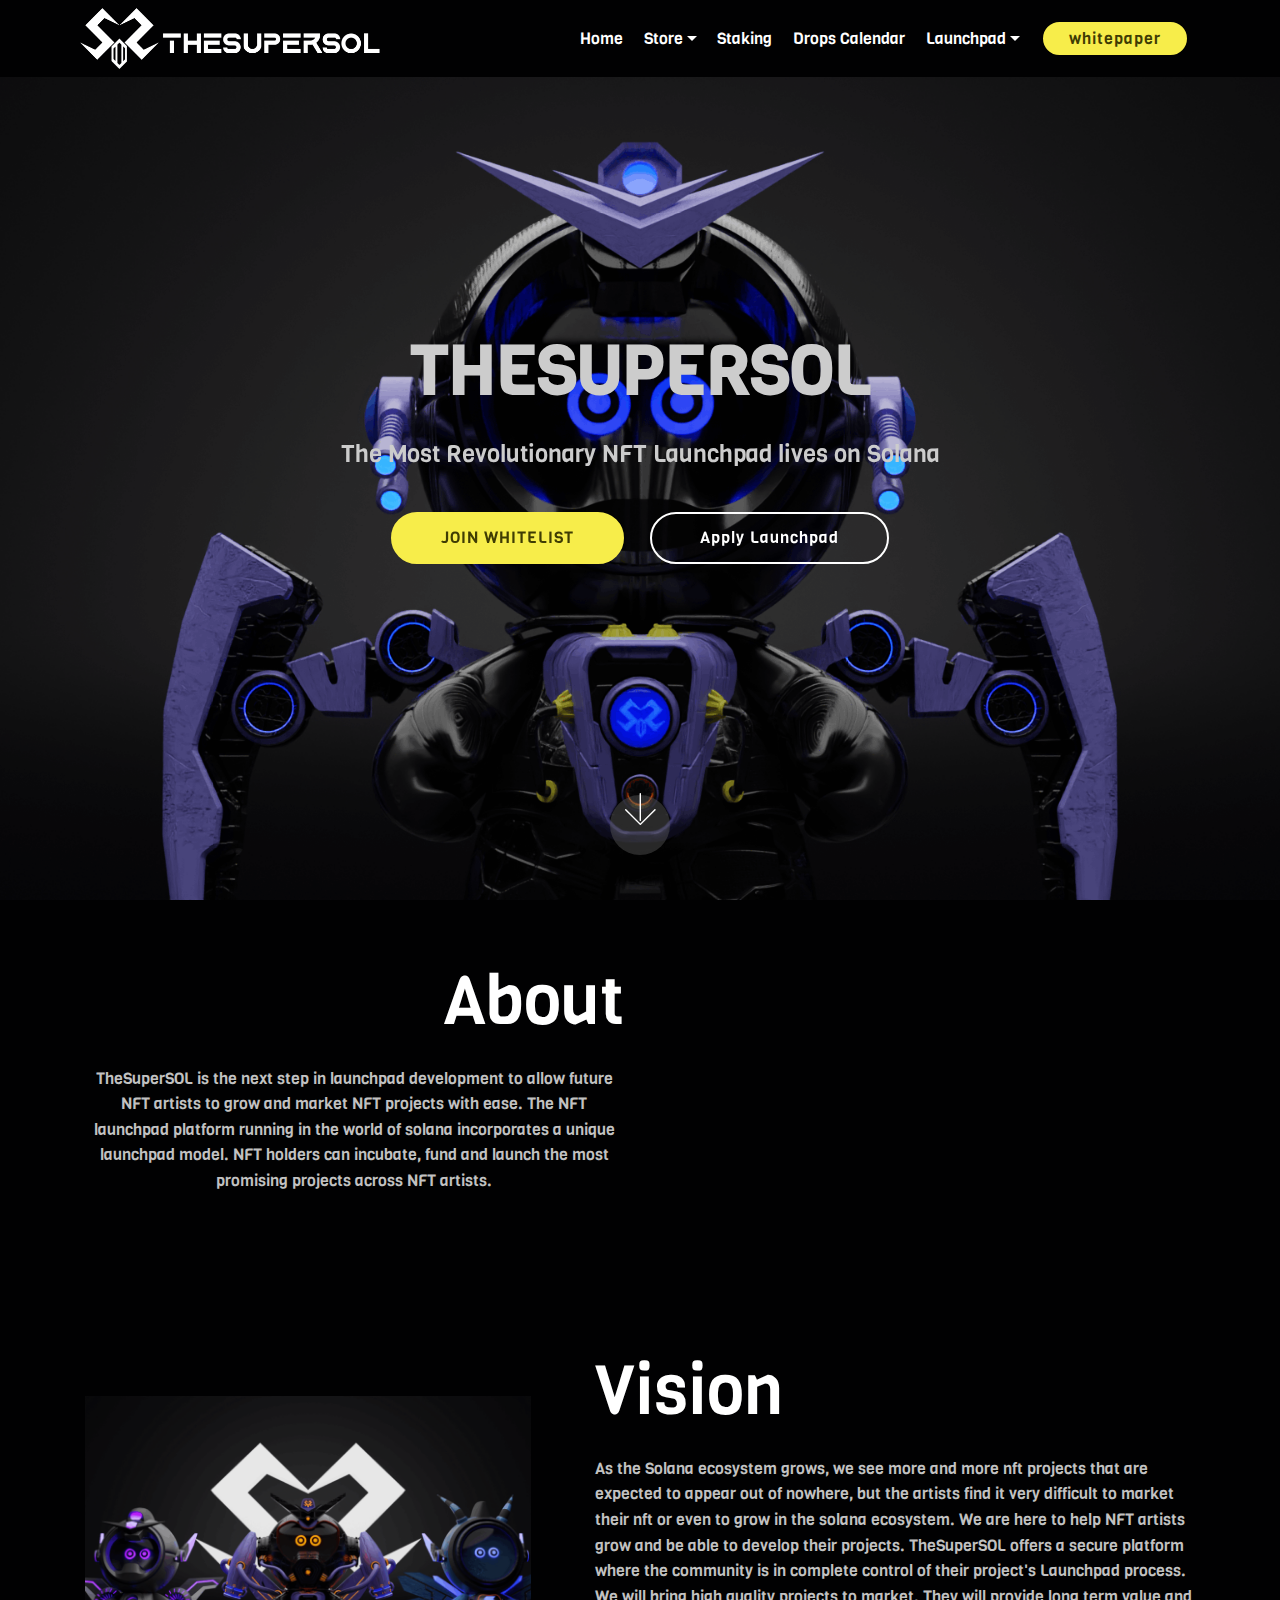
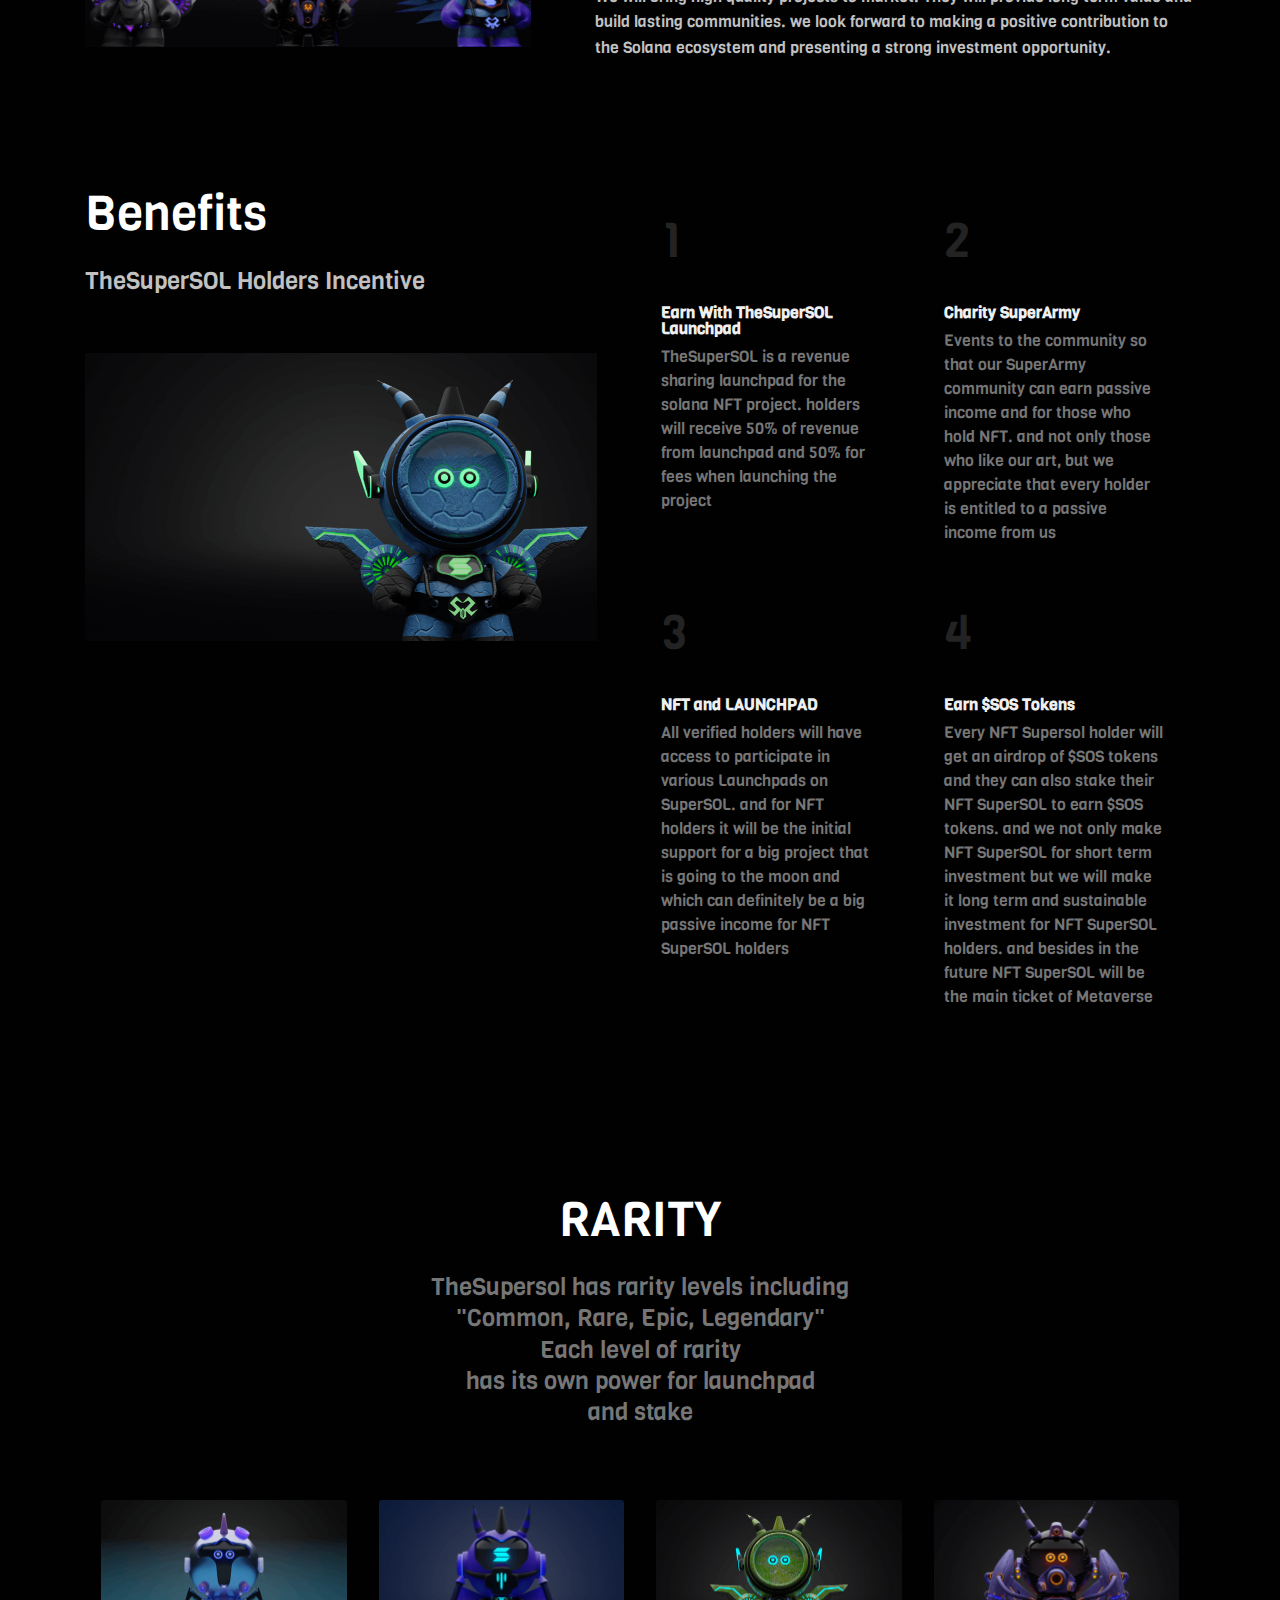
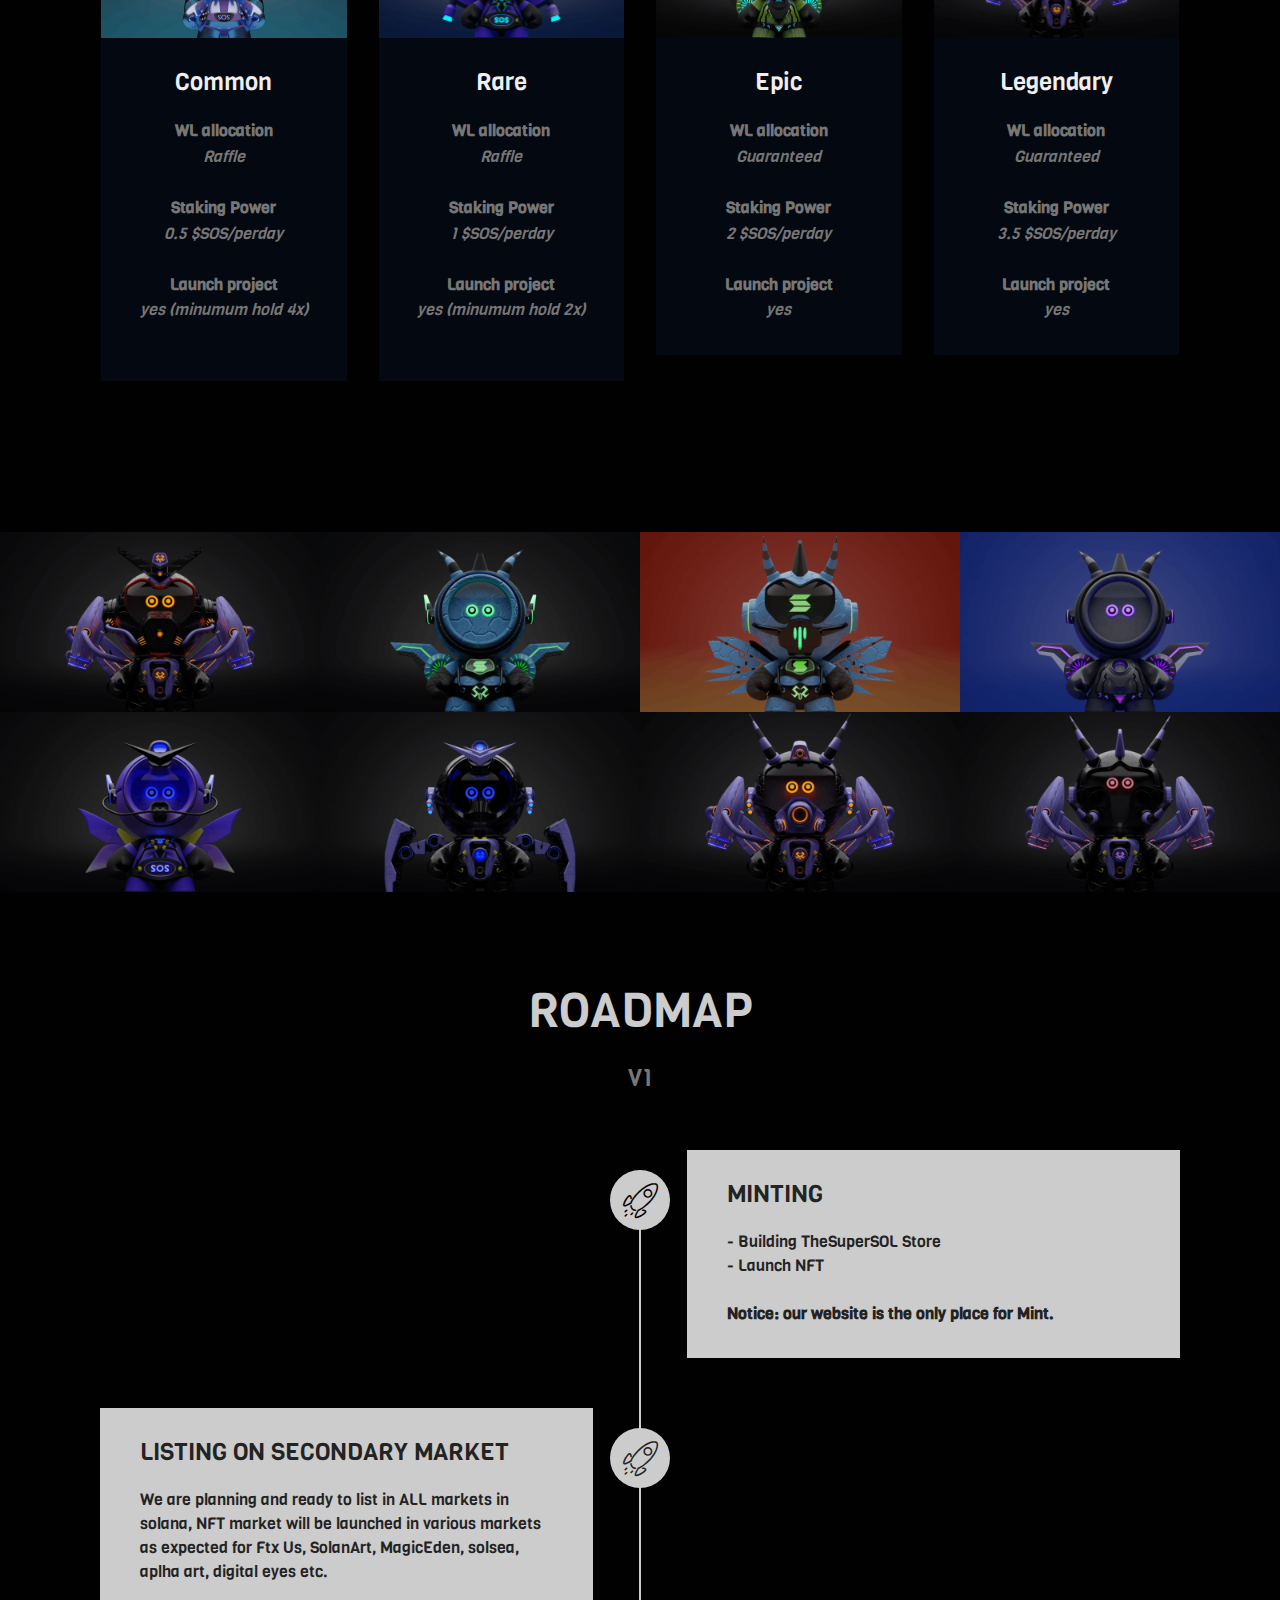
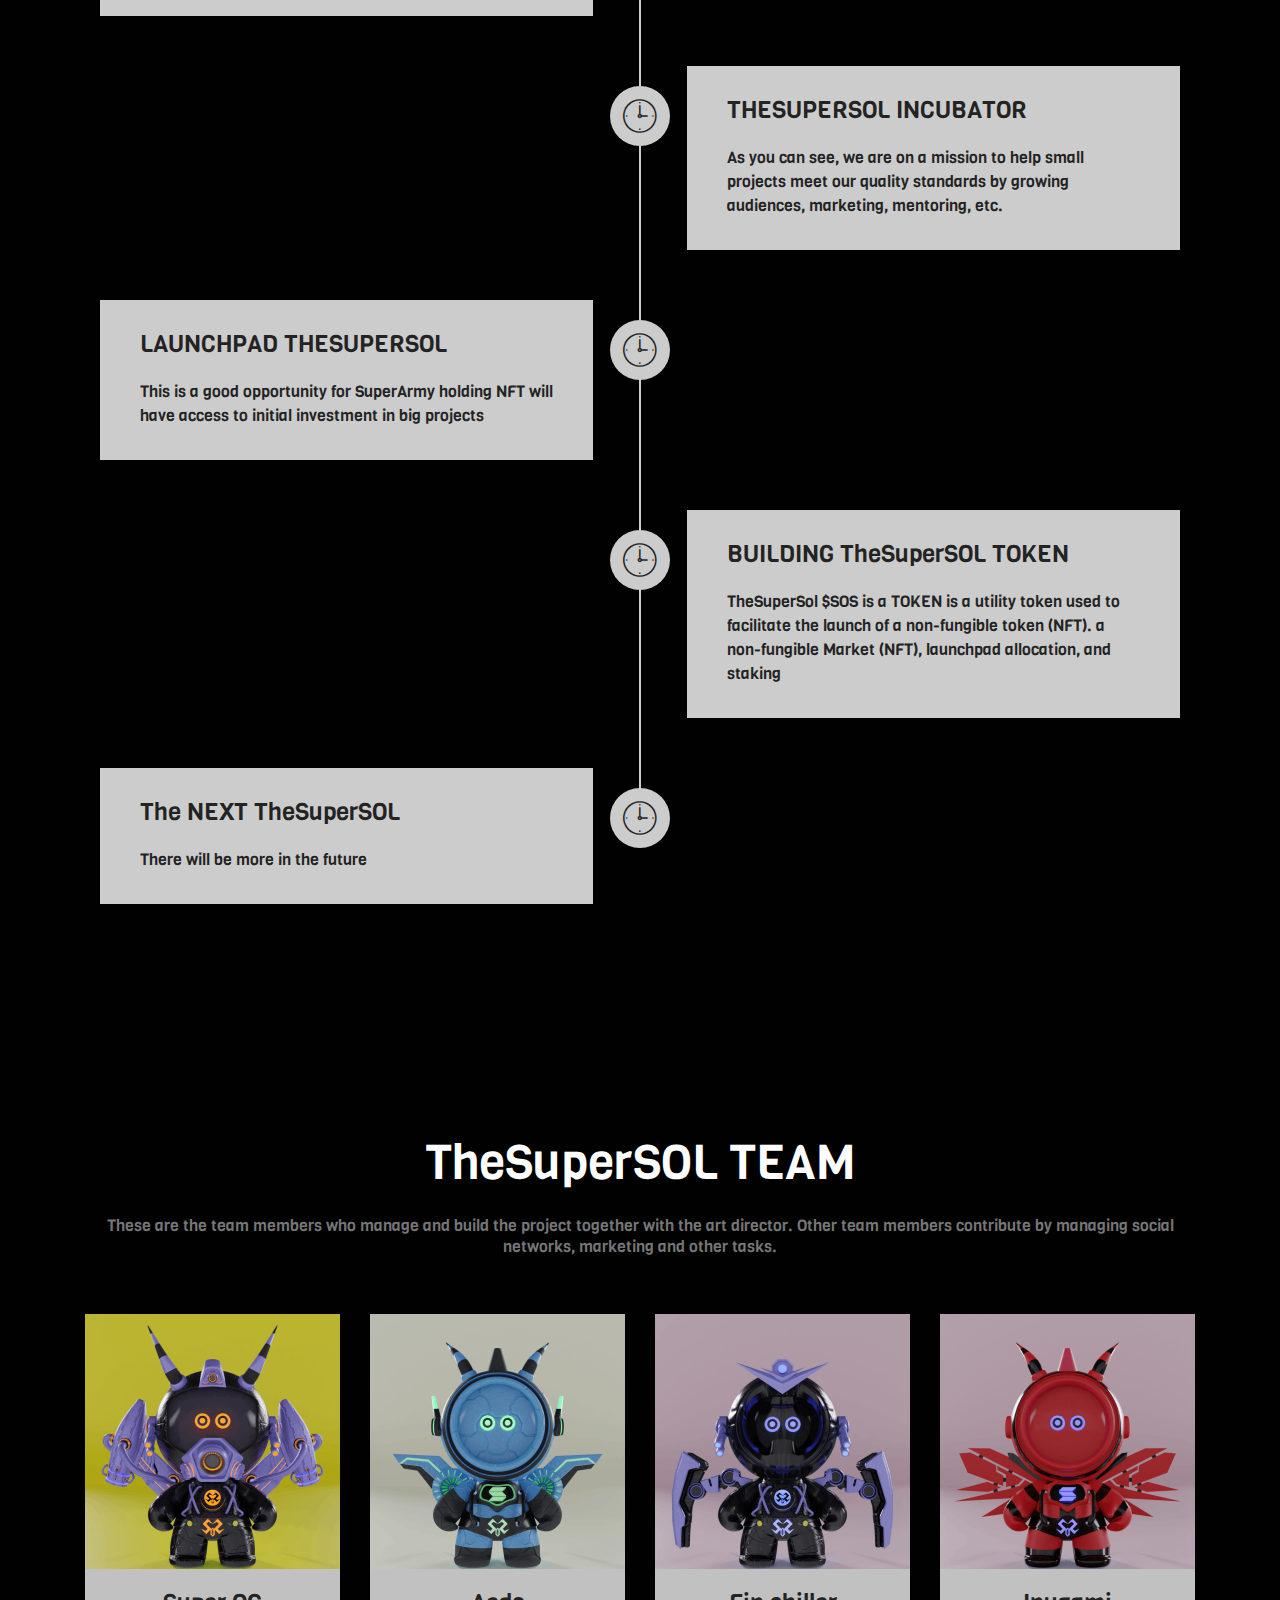
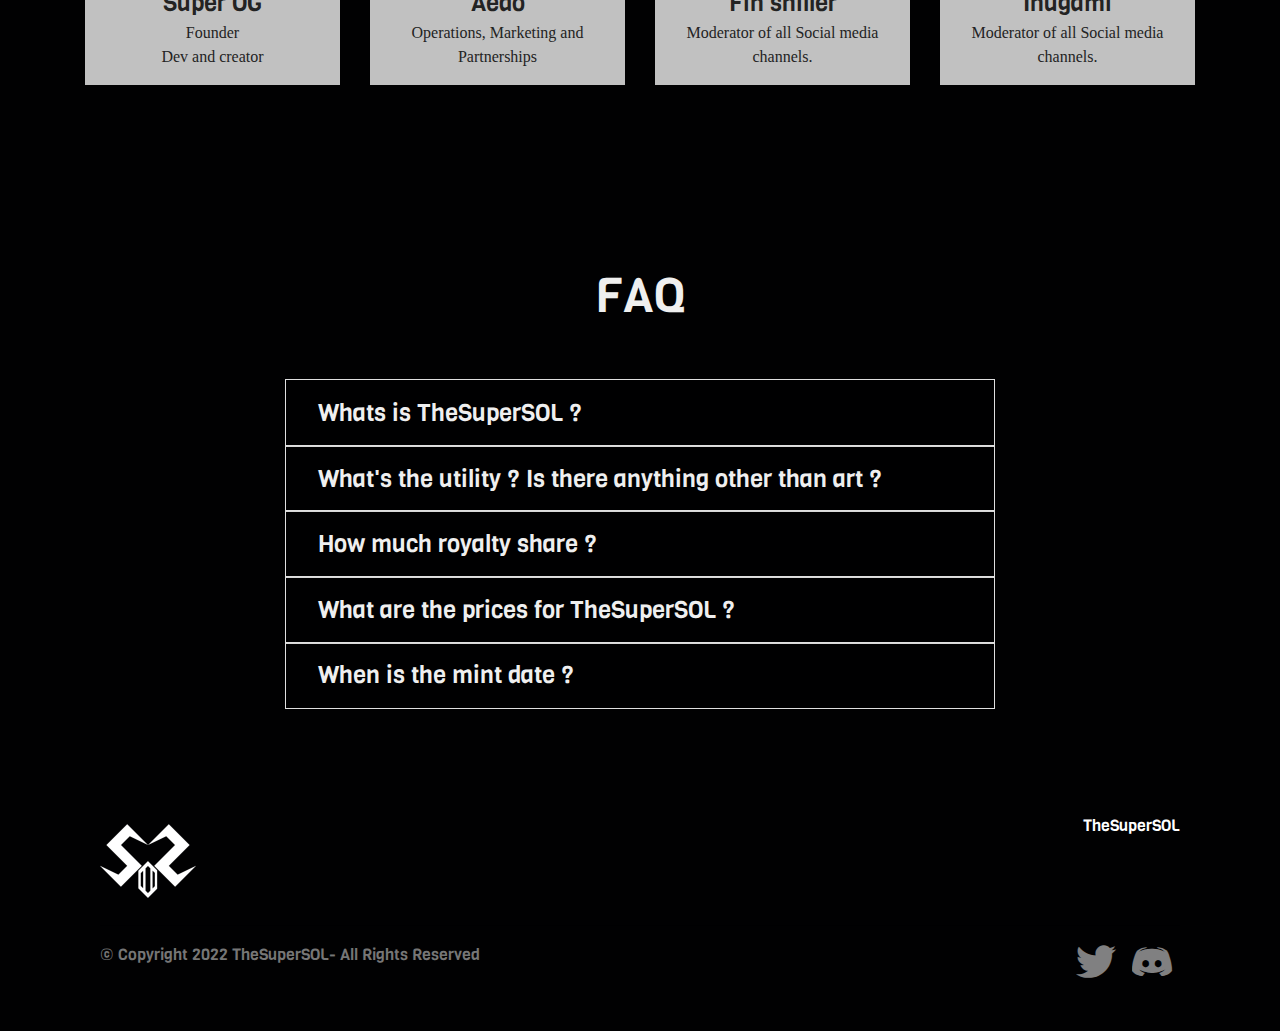
==== index.html @ 5d2bc817 "first commit" ====
<!DOCTYPE html>
<html>

<head>
    <!-- Site made with Mobirise Website Builder v4.12.4, https://mobirise.com -->
    <meta charset="UTF-8">
    <meta http-equiv="X-UA-Compatible" content="IE=edge">
    <meta name="generator" content="Mobirise v4.12.4, mobirise.com">
    <meta name="viewport" content="width=device-width, initial-scale=1, minimum-scale=1">
    <link rel="shortcut icon" href="assets/images/logo192-128x128.png" type="image/x-icon">
    <meta name="description" content="">


    <title>Home</title>
    <link rel="stylesheet" href="assets/web/assets/mobirise-icons-bold/mobirise-icons-bold.css">
    <link rel="stylesheet" href="assets/web/assets/mobirise-icons/mobirise-icons.css">
    <link rel="stylesheet" href="assets/bootstrap/css/bootstrap.min.css">
    <link rel="stylesheet" href="assets/bootstrap/css/bootstrap-grid.min.css">
    <link rel="stylesheet" href="assets/bootstrap/css/bootstrap-reboot.min.css">
    <link rel="stylesheet" href="assets/dropdown/css/style.css">
    <link rel="stylesheet" href="assets/tether/tether.min.css">
    <link rel="stylesheet" href="assets/socicon/css/styles.css">
    <link rel="stylesheet" href="assets/theme/css/style.css">
    <link rel="stylesheet" href="assets/gallery/style.css">
    <link rel="preload" as="style" href="assets/mobirise/css/mbr-additional.css">
    <link rel="stylesheet" href="assets/mobirise/css/mbr-additional.css" type="text/css">



</head>

<body>
    <section class="menu cid-qTkzRZLJNu" once="menu" id="menu1-0">



        <nav
            class="navbar navbar-expand beta-menu navbar-dropdown align-items-center navbar-fixed-top navbar-toggleable-sm">
            <button class="navbar-toggler navbar-toggler-right" type="button" data-toggle="collapse"
                data-target="#navbarSupportedContent" aria-controls="navbarSupportedContent" aria-expanded="false"
                aria-label="Toggle navigation">
                <div class="hamburger">
                    <span></span>
                    <span></span>
                    <span></span>
                    <span></span>
                </div>
            </button>
            <div class="menu-logo">
                <div class="navbar-brand">
                    <span class="navbar-logo">
                        
                            <img src="assets/images/logo-website-1-594x120.png" alt="TheSuperSOL" title=""
                                style="height: 3.8rem;">
                        </a>
                    </span>

                </div>
            </div>
            <div class="collapse navbar-collapse" id="navbarSupportedContent">
                <ul class="navbar-nav nav-dropdown" data-app-modern-menu="true">
                    <li class="nav-item">
                        <a class="nav-link link text-white text-primary display-4" href="index.html">Home</a>
                    </li>
                    <li class="nav-item dropdown">
                        <a class="nav-link link text-white dropdown-toggle display-4" href="#.html"
                            data-toggle="dropdown-submenu" aria-expanded="true">Store</a>
                        <div class="dropdown-menu"><a class="text-white dropdown-item display-4"
                                href="raffle.html">Raffles</a><a class="text-white dropdown-item display-4"
                                href="Auctions.html">Auctions</a></div>
                    </li>
                    <li class="nav-item"><a class="nav-link link text-white display-4" href="Staking.html">
                            Staking</a></li>
                    <li class="nav-item"><a class="nav-link link text-white display-4" href="Dropcalendar.html">Drops
                            Calendar</a></li>
                    <li class="nav-item dropdown"><a class="nav-link link text-white dropdown-toggle display-4"
                            href="#" data-toggle="dropdown-submenu" aria-expanded="false">
                            Launchpad</a>
                        <div class="dropdown-menu"><a class="text-white dropdown-item display-4"
                                href="Launchpad-info.html">Launchpad Info</a><a
                                class="text-white dropdown-item display-4" href="Upcoming.html">Upcoming</a><a
                                class="text-white dropdown-item display-4" href="Pass.html">Pass</a></div>
                    </li>
                </ul>
                <div class="navbar-buttons mbr-section-btn"><a class="btn btn-sm btn-secondary display-4"
                        href="https://supersol-x.gitbook.io/thesupersol-or-nft-launchpad/" target="_blank">
                        whitepaper</a></div>
            </div>
        </nav>
    </section>

    <section class="engine"><a href="https://mobirise.info/h">how to create your own web page for free</a></section>
    <section class="cid-qTkA127IK8 mbr-fullscreen mbr-parallax-background" id="header2-1">





        <div class="container align-center">
            <div class="row justify-content-md-center">
                <div class="mbr-white col-md-10">
                    <h1 class="mbr-section-title mbr-bold pb-3 mbr-fonts-style display-1">
                        THESUPERSOL</h1>

                    <p class="mbr-text pb-3 mbr-fonts-style display-5">The Most Revolutionary NFT Launchpad lives on
                        Solana</p>
                    <div class="mbr-section-btn"><a class="btn btn-md btn-secondary display-4"
                            href="https://discord.com/invite/4xCJHDDrbs" target="_blank">JOIN WHITELIST</a>
                        <a class="btn btn-md btn-white-outline display-4" href="#">Apply Launchpad</a>
                    </div>
                </div>
            </div>
        </div>
        <div class="mbr-arrow hidden-sm-down" aria-hidden="true">
            <a href="#next">
                <i class="mbri-down mbr-iconfont"></i>
            </a>
        </div>
    </section>

    <section class="header7 cid-t7I9mHIXzm" id="header7-3">





        <div class="container">
            <div class="media-container-row">

                <div class="media-content align-right">
                    <h1 class="mbr-section-title mbr-white pb-3 mbr-fonts-style display-1">About</h1>
                    <div class="mbr-section-text mbr-white pb-3">
                        <p class="mbr-text mbr-fonts-style display-7">TheSuperSOL is the next step in launchpad
                            development to allow future NFT artists to grow and market NFT projects with ease. The NFT
                            launchpad platform running in the world of solana incorporates a unique launchpad model. NFT
                            holders can incubate, fund and launch the most promising projects across NFT artists.</p>
                        <p></p>
                        <p></p>
                    </div>

                </div>

                <div class="mbr-figure" style="width: 100%;"><iframe class="mbr-embedded-video"
                        src="https://www.youtube.com/embed/KE_2iUKYOYE?rel=0&amp;amp;showinfo=0&amp;autoplay=0&amp;loop=0"
                        width="1280" height="720" frameborder="0" allowfullscreen></iframe></div>

            </div>
        </div>
    </section>

    <section class="header3 cid-t7IeViAWMA" id="header3-5">





        <div class="container">
            <div class="media-container-row">
                <div class="mbr-figure" style="width: 80%;">
                    <img src="assets/images/poster1-1-50-924x520.png" alt="Mobirise" title="">
                </div>

                <div class="media-content">
                    <h1 class="mbr-section-title mbr-white pb-3 mbr-fonts-style display-1">
                        Vision</h1>

                    <div class="mbr-section-text mbr-white pb-3 ">
                        <p class="mbr-text mbr-fonts-style display-7">
                            As the Solana ecosystem grows, we see more and more nft projects that are expected to appear
                            out of nowhere, but the artists find it very difficult to market their nft or even to grow
                            in the solana ecosystem. We are here to help NFT artists grow and be able to develop their
                            projects. TheSuperSOL offers a secure platform where the community is in complete control of
                            their project's Launchpad process. We will bring high quality projects to market. They will
                            provide long term value and build lasting communities. we look forward to making a positive
                            contribution to the Solana ecosystem and presenting a strong investment opportunity.
                        </p>
                    </div>

                </div>
            </div>
        </div>

    </section>

    <section class="counters2 counters cid-t7IfYMqFAQ" id="counters2-7">





        <div class="container pt-4 mt-2">
            <div class="media-container-row">
                <div class="media-block" style="width: 49%;">
                    <h2 class="mbr-section-title pb-3 align-left mbr-fonts-style display-2">
                        Benefits
                    </h2>
                    <h3 class="mbr-section-subtitle pb-5 align-left mbr-fonts-style display-5">TheSuperSOL Holders
                        Incentive</h3>
                    <div class="mbr-figure">
                        <img src="assets/images/banner6-50-960x540.png" alt="" title="">
                    </div>
                </div>
                <div class="cards-block">
                    <div class="cards-container">
                        <div class="card px-3 align-left col-12 col-md-6">
                            <div class="panel-item p-3">
                                <div class="card-img pb-3">

                                    <h3 class="count py-3 mbr-fonts-style display-2">1</h3>
                                </div>
                                <div class="card-text">
                                    <h4 class="mbr-content-title mbr-bold mbr-fonts-style display-7">Earn With
                                        TheSuperSOL Launchpad</h4>
                                    <p class="mbr-content-text mbr-fonts-style display-7">
                                        TheSuperSOL is a revenue sharing launchpad for the solana NFT project. holders
                                        will receive 50% of revenue from launchpad and 50% for fees when launching the
                                        project
                                    </p>
                                </div>
                            </div>
                        </div>
                        <div class="card px-3 align-left col-12 col-md-6">
                            <div class="panel-item p-3">
                                <div class="card-img pb-3">

                                    <h3 class="count py-3 mbr-fonts-style display-2">2</h3>
                                </div>
                                <div class="card-text">
                                    <h4 class="mbr-content-title mbr-bold mbr-fonts-style display-7">Charity SuperArmy
                                    </h4>
                                    <p class="mbr-content-text mbr-fonts-style display-7">
                                        Events to the community so that our SuperArmy community can earn passive income
                                        and for those who hold NFT. and not only those who like our art, but we
                                        appreciate that every holder is entitled to a passive income from us
                                    </p>
                                </div>
                            </div>
                        </div>
                        <div class="card px-3 align-left col-12 col-md-6">
                            <div class="panel-item p-3">
                                <div class="card-img pb-3">

                                    <h3 class="count py-3 mbr-fonts-style display-2">3</h3>
                                </div>
                                <div class="card-text">
                                    <h4 class="mbr-content-title mbr-bold mbr-fonts-style display-7">NFT and LAUNCHPAD
                                    </h4>
                                    <p class="mbr-content-text mbr-fonts-style display-7">
                                        All verified holders will have access to participate in various Launchpads on
                                        SuperSOL. and for NFT holders it will be the initial support for a big project
                                        that is going to the moon and which can definitely be a big passive income for
                                        NFT SuperSOL holders
                                    </p>
                                </div>
                            </div>
                        </div>
                        <div class="card px-3 align-left col-12 col-md-6">
                            <div class="panel-item p-3">
                                <div class="card-img pb-3">

                                    <h3 class="count py-3 mbr-fonts-style display-2">4</h3>
                                </div>
                                <div class="card-texts">
                                    <h4 class="mbr-content-title mbr-bold mbr-fonts-style display-7">Earn $SOS Tokens
                                    </h4>
                                    <p class="mbr-content-text mbr-fonts-style display-7">Every NFT Supersol holder will
                                        get an airdrop of $SOS tokens and they can also stake their NFT SuperSOL to earn
                                        $SOS tokens. and we not only make NFT SuperSOL for short term investment but we
                                        will make it long term and sustainable investment for NFT SuperSOL holders. and
                                        besides in the future NFT SuperSOL will be the main ticket of Metaverse</p>
                                </div>
                            </div>
                        </div>
                    </div>
                </div>
            </div>
        </div>
    </section>

    <section class="features18 popup-btn-cards cid-t8QKHJbMl8" id="features18-1j">




        <div class="container">
            <h2 class="mbr-section-title pb-3 align-center mbr-fonts-style display-2">
                RARITY</h2>
            <h3 class="mbr-section-subtitle display-5 align-center mbr-fonts-style mbr-light">TheSupersol has rarity
                levels including
                <div>"Common, Rare, Epic, Legendary"
                </div>
                <div>Each level of rarity
                </div>
                <div>has its own power for launchpad
                </div>
                <div>and stake</div>
            </h3>
            <div class="media-container-row pt-5 ">
                <div class="card p-3 col-12 col-md-6 col-lg-3">
                    <div class="card-wrapper ">
                        <div class="card-img">
                            <div class="mbr-overlay"></div>
                            <div class="mbr-section-btn text-center"><a 
                                    class="btn btn-primary display-4">COMMON<br>Supply&nbsp;50%</a></div>
                            <img src="assets/images/14-492x277.png" alt="Mobirise" title="">
                        </div>
                        <div class="card-box">
                            <h4 class="card-title mbr-fonts-style display-5">
                                Common</h4>
                            <p class="mbr-text mbr-fonts-style align-left display-7"><strong>
                                    WL allocation</strong><br><em>Raffle</em><em><br></em><br><strong>Staking
                                    Power</strong><br><em>0.5 $SOS/perday</em><br><br><strong>Launch project
                                </strong><br><em>yes (minumum hold 4x)<br></em><br>
                            </p>
                        </div>
                    </div>
                </div>
                <div class="card p-3 col-12 col-md-6 col-lg-3">
                    <div class="card-wrapper">
                        <div class="card-img">
                            <div class="mbr-overlay"></div>
                            <div class="mbr-section-btn text-center"><a 
                                    class="btn btn-primary display-4">RARE<br>Supply 30%</a></div>
                            <img src="assets/images/12-492x277.png" alt="Mobirise" title="">
                        </div>
                        <div class="card-box">
                            <h4 class="card-title mbr-fonts-style display-5">
                                Rare</h4>
                            <p class="mbr-text mbr-fonts-style display-7"><strong>WL allocation
                                </strong><br><em>Raffle
                                </em><br>
                                <br><strong>Staking Power</strong> <em>1&nbsp;$SOS/perday
                                    <br></em>
                                <br><strong>Launch project
                                    <br></strong><em>yes (minumum hold 2x)</em><br><br>
                            </p>
                        </div>
                    </div>
                </div>

                <div class="card p-3 col-12 col-md-6 col-lg-3">
                    <div class="card-wrapper">
                        <div class="card-img">
                            <div class="mbr-overlay"></div>
                            <div class="mbr-section-btn text-center"><a 
                                    class="btn btn-primary display-4">EPIC&nbsp;<br>Supply 15%</a></div>
                            <img src="assets/images/5-492x277.png" alt="Mobirise" title="">
                        </div>
                        <div class="card-box">
                            <h4 class="card-title mbr-fonts-style display-5">
                                Epic</h4>
                            <p class="mbr-text mbr-fonts-style display-7"><strong>WL allocation
                                </strong><br><em>Guaranteed<br></em>
                                <br><strong>Staking Power
                                </strong><br><em>2 $SOS/perday
                                </em><br>
                                <br><strong>Launch project</strong><br><em>yes</em>
                            </p>
                        </div>
                    </div>
                </div>

                <div class="card p-3 col-12 col-md-6 col-lg-3">
                    <div class="card-wrapper">
                        <div class="card-img">
                            <div class="mbr-overlay"></div>
                            <div class="mbr-section-btn text-center"><a 
                                    class="btn btn-primary display-4">LEGENDARY&nbsp;<br>Supply 5%</a></div>
                            <img src="assets/images/7-492x277.png" alt="Mobirise" title="">
                        </div>
                        <div class="card-box">
                            <h4 class="card-title mbr-fonts-style display-5">
                                Legendary</h4>
                            <p class="mbr-text mbr-fonts-style display-7"><strong>WL allocation
                                    <br></strong><em>Guaranteed
                                </em><br>
                                <br><strong>Staking Power
                                </strong><br><em>3.5 $SOS/perday
                                </em><br>
                                <br><strong>Launch project</strong><br><em>yes</em>
                            </p>
                        </div>
                    </div>
                </div>
            </div>
        </div>
    </section>

    <section class="mbr-gallery mbr-slider-carousel cid-t7Iol1F2Hq" id="gallery3-9">



        <div>
            <div>
                <!-- Filter -->
                <!-- Gallery -->
                <div class="mbr-gallery-row">
                    <div class="mbr-gallery-layout-default">
                        <div>
                            <div>
                                <div class="mbr-gallery-item mbr-gallery-item--p0" data-video-url="false"
                                    data-tags="Awesome">
                                    <div href="#lb-gallery3-9" data-slide-to="0" data-toggle="modal"><img
                                            src="assets/images/1-50-960x540-800x450.png" alt="" title=""><span
                                            class="icon-focus"></span></div>
                                </div>
                                <div class="mbr-gallery-item mbr-gallery-item--p0" data-video-url="false"
                                    data-tags="Responsive">
                                    <div href="#lb-gallery3-9" data-slide-to="1" data-toggle="modal"><img
                                            src="assets/images/3-50-960x540-800x450.png" alt="" title=""><span
                                            class="icon-focus"></span></div>
                                </div>
                                <div class="mbr-gallery-item mbr-gallery-item--p0" data-video-url="false"
                                    data-tags="Creative">
                                    <div href="#lb-gallery3-9" data-slide-to="2" data-toggle="modal"><img
                                            src="assets/images/13-50-960x540-800x450.png" alt="" title=""><span
                                            class="icon-focus"></span></div>
                                </div>
                                <div class="mbr-gallery-item mbr-gallery-item--p0" data-video-url="false"
                                    data-tags="Animated">
                                    <div href="#lb-gallery3-9" data-slide-to="3" data-toggle="modal"><img
                                            src="assets/images/11-50-960x540-800x450.png" alt="" title=""><span
                                            class="icon-focus"></span></div>
                                </div>
                                <div class="mbr-gallery-item mbr-gallery-item--p0" data-video-url="false"
                                    data-tags="Awesome">
                                    <div href="#lb-gallery3-9" data-slide-to="4" data-toggle="modal"><img
                                            src="assets/images/4-50-960x540-800x450.png" alt="" title=""><span
                                            class="icon-focus"></span></div>
                                </div>
                                <div class="mbr-gallery-item mbr-gallery-item--p0" data-video-url="false"
                                    data-tags="Awesome">
                                    <div href="#lb-gallery3-9" data-slide-to="5" data-toggle="modal"><img
                                            src="assets/images/2-50-960x540-800x450.png" alt="" title=""><span
                                            class="icon-focus"></span></div>
                                </div>
                                <div class="mbr-gallery-item mbr-gallery-item--p0" data-video-url="false"
                                    data-tags="Responsive">
                                    <div href="#lb-gallery3-9" data-slide-to="6" data-toggle="modal"><img
                                            src="assets/images/7-50-960x540-800x450.png" alt="" title=""><span
                                            class="icon-focus"></span></div>
                                </div>
                                <div class="mbr-gallery-item mbr-gallery-item--p0" data-video-url="false"
                                    data-tags="Animated">
                                    <div href="#lb-gallery3-9" data-slide-to="7" data-toggle="modal"><img
                                            src="assets/images/8-50-960x540-800x450.png" alt="" title=""><span
                                            class="icon-focus"></span></div>
                                </div>
                            </div>
                        </div>
                        <div class="clearfix"></div>
                    </div>
                </div><!-- Lightbox -->
                <div data-app-prevent-settings="" class="mbr-slider modal fade carousel slide" tabindex="-1"
                    data-keyboard="true" data-interval="false" id="lb-gallery3-9">
                    <div class="modal-dialog">
                        <div class="modal-content">
                            <div class="modal-body">
                                <div class="carousel-inner">
                                    <div class="carousel-item active"><img src="assets/images/1-50-960x540.png" alt=""
                                            title=""></div>
                                    <div class="carousel-item"><img src="assets/images/3-50-960x540.png" alt=""
                                            title=""></div>
                                    <div class="carousel-item"><img src="assets/images/13-50-960x540.png" alt=""
                                            title=""></div>
                                    <div class="carousel-item"><img src="assets/images/11-50-960x540.png" alt=""
                                            title=""></div>
                                    <div class="carousel-item"><img src="assets/images/4-50-960x540.png" alt=""
                                            title=""></div>
                                    <div class="carousel-item"><img src="assets/images/2-50-960x540.png" alt=""
                                            title=""></div>
                                    <div class="carousel-item"><img src="assets/images/7-50-960x540.png" alt=""
                                            title=""></div>
                                    <div class="carousel-item"><img src="assets/images/8-50-960x540.png" alt=""
                                            title=""></div>
                                </div><a class="carousel-control carousel-control-prev" role="button" data-slide="prev"
                                    href="#lb-gallery3-9"><span class="mbri-left mbr-iconfont"
                                        aria-hidden="true"></span><span class="sr-only">Previous</span></a><a
                                    class="carousel-control carousel-control-next" role="button" data-slide="next"
                                    href="#lb-gallery3-9"><span class="mbri-right mbr-iconfont"
                                        aria-hidden="true"></span><span class="sr-only">Next</span></a><a class="close"
                                    href="#" role="button" data-dismiss="modal"><span class="sr-only">Close</span></a>
                            </div>
                        </div>
                    </div>
                </div>
            </div>
        </div>

    </section>

    <section class="timeline2 cid-t7IqpmzVUO" id="timeline2-b">





        <div class="container align-center">
            <h2 class="mbr-section-title pb-3 mbr-fonts-style display-2">ROADMAP</h2>
            <h3 class="mbr-section-subtitle pb-5 mbr-fonts-style display-5">V1</h3>

            <div class="container timelines-container" mbri-timelines="">
                <!--1-->
                <div class="row timeline-element reverse separline">
                    <span class="iconsBackground">
                        <span class="mbr-iconfont mbri-rocket" style="color: rgb(1, 1, 2); fill: rgb(1, 1, 2);"></span>
                    </span>
                    <div class="col-xs-12 col-md-6 align-left">
                        <div class="timeline-text-content">
                            <h4 class="mbr-timeline-title pb-3 mbr-fonts-style display-5">MINTING
                            </h4>
                            <p class="mbr-timeline-text mbr-fonts-style display-7">- Building TheSuperSOL
                                Store&nbsp;<br>- Launch NFT<br><br><strong>Notice: our website is the only place for
                                    Mint.</strong><br></p>
                        </div>
                    </div>
                </div>
                <!--2-->
                <div class="row timeline-element  separline">
                    <span class="iconsBackground">
                        <span class="mbr-iconfont mbri-rocket"></span>
                    </span>
                    <div class="col-xs-12 col-md-6 align-left ">
                        <div class="timeline-text-content">
                            <h4 class="mbr-timeline-title pb-3 mbr-fonts-style display-5">

                                <div><span style="color: inherit; font-size: 1.5rem;">LISTING ON SECONDARY
                                        MARKET</span><br></div>
                            </h4>
                            <p class="mbr-timeline-text mbr-fonts-style display-7">
                                We are planning and ready to list in ALL markets in solana, NFT market will be launched
                                in various markets as expected for Ftx Us, SolanArt, MagicEden, solsea, aplha art,
                                digital eyes etc.
                            </p>
                        </div>
                    </div>
                </div>
                <!--3-->
                <div class="row timeline-element reverse separline">
                    <span class="iconsBackground">
                        <span class="mbr-iconfont mbri-clock"></span>
                    </span>
                    <div class="col-xs-12 col-md-6 align-left">
                        <div class="timeline-text-content">
                            <h4 class="mbr-timeline-title pb-3 mbr-fonts-style display-5">THESUPERSOL INCUBATOR</h4>
                            <p class="mbr-timeline-text mbr-fonts-style display-7">As you can see, we are on a mission
                                to help small projects meet our quality standards by growing audiences, marketing,
                                mentoring, etc.</p>
                        </div>
                    </div>
                </div>
                <!--4-->
                <div class="row timeline-element  separline">
                    <span class="iconsBackground">
                        <span class="mbr-iconfont mbri-clock"></span>
                    </span>
                    <div class="col-xs-12 col-md-6 align-left ">
                        <div class="timeline-text-content">
                            <h4 class="mbr-timeline-title pb-3 mbr-fonts-style display-5">LAUNCHPAD THESUPERSOL</h4>
                            <p class="mbr-timeline-text mbr-fonts-style display-7">This is a good opportunity for
                                SuperArmy holding NFT will have access to initial investment in big projects</p>
                        </div>
                    </div>
                </div>
                <!--5-->
                <div class="row timeline-element reverse separline">
                    <span class="iconsBackground">
                        <span class="mbr-iconfont mbri-clock"></span>
                    </span>
                    <div class="col-xs-12 col-md-6 align-left">
                        <div class="timeline-text-content">
                            <h4 class="mbr-timeline-title pb-3 mbr-fonts-style display-5">BUILDING TheSuperSOL TOKEN
                            </h4>
                            <p class="mbr-timeline-text mbr-fonts-style display-7">TheSuperSol $SOS is a TOKEN is a
                                utility token used to facilitate the launch of a non-fungible token (NFT). a
                                non-fungible Market (NFT), launchpad allocation, and staking</p>
                        </div>
                    </div>
                </div>
                <!--6-->
                <div class="row timeline-element">
                    <span class="iconsBackground">
                        <span class="mbr-iconfont mbri-clock"></span>
                    </span>
                    <div class="col-xs-12 col-md-6 align-left ">
                        <div class="timeline-text-content">
                            <h4 class="mbr-timeline-title pb-3 mbr-fonts-style display-5">The NEXT TheSuperSOL</h4>
                            <p class="mbr-timeline-text mbr-fonts-style display-7">There will be more in the future</p>
                        </div>
                    </div>
                </div>
                <!--7-->

                <!--8-->

                <!--9-->

                <!--10-->

                <!--11-->

                <!--12-->

            </div>
        </div>
    </section>

    <section class="team1 cid-t849tQ7g7W" id="team1-1b">



        <div class="container align-center">
            <h2 class="pb-3 mbr-fonts-style mbr-section-title display-2">TheSuperSOL TEAM</h2>
            <h3 class="pb-5 mbr-section-subtitle mbr-fonts-style mbr-light display-4">These are the team members who
                manage and build the project together with the art director. Other team members contribute by managing
                social networks, marketing and other tasks.</h3>
            <div class="row media-row">

                <div class="team-item col-lg-3 col-md-6">
                    <div class="item-image">
                        <img src="assets/images/1172-510x510.png" alt="" title="">
                    </div>
                    <div class="item-caption py-3">
                        <div class="item-name px-2">
                            <p class="mbr-fonts-style display-5">Super OG</p>
                        </div>
                        <div class="item-role px-2">
                            <p>Founder<br>Dev and creator</p>
                        </div>

                    </div>
                </div>
                <div class="team-item col-lg-3 col-md-6">
                    <div class="item-image">
                        <img src="assets/images/1017-510x510.png" alt="" title="">
                    </div>
                    <div class="item-caption py-3">
                        <div class="item-name px-2">
                            <p class="mbr-fonts-style display-5">
                                Aedo</p>
                        </div>
                        <div class="item-role px-2">
                            <p> Operations, Marketing and Partnerships</p>
                        </div>

                    </div>
                </div>
                <div class="team-item col-lg-3 col-md-6">
                    <div class="item-image">
                        <img src="assets/images/1170-510x510.png" alt="" title="">
                    </div>
                    <div class="item-caption py-3">
                        <div class="item-name px-2">
                            <p class="mbr-fonts-style display-5">
                                Fin shiller</p>
                        </div>
                        <div class="item-role px-2">
                            <p>Moderator of all Social media channels.</p>
                        </div>

                    </div>
                </div>
                <div class="team-item col-lg-3 col-md-6">
                    <div class="item-image">
                        <img src="assets/images/640-510x510.png" alt="" title="">
                    </div>
                    <div class="item-caption py-3">
                        <div class="item-name px-2">
                            <p class="mbr-fonts-style display-5">
                                Inugami</p>
                        </div>
                        <div class="item-role px-2">
                            <p>Moderator of all Social media channels.</p>
                        </div>

                    </div>
                </div>
            </div>
        </div>
    </section>

    <section class="toggle1 cid-t7ItgbojdN" id="toggle1-c">




        <div class="container">
            <div class="media-container-row">
                <div class="col-12 col-md-8">
                    <div class="section-head text-center space30">
                        <h2 class="mbr-section-title pb-5 mbr-fonts-style display-2">FAQ
                        </h2>
                    </div>
                    <div class="clearfix"></div>
                    <div id="bootstrap-toggle" class="toggle-panel accordionStyles tab-content">
                        <div class="card">
                            <div class="card-header" role="tab" id="headingOne">
                                <a role="button" class="collapsed panel-title text-black" data-toggle="collapse"
                                    data-core="" href="#collapse1_9" aria-expanded="false" aria-controls="collapse1">
                                    <h4 class="mbr-fonts-style display-5">Whats is TheSuperSOL ?</h4>
                                </a>
                            </div>
                            <div id="collapse1_9" class="panel-collapse noScroll collapse" role="tabpanel"
                                aria-labelledby="headingOne">
                                <div class="panel-body p-4">
                                    <p class="mbr-fonts-style panel-text display-7">TheSuperSOL OF 1200 ULTRA REALISTIC.
                                        Great art is only the beginning.
                                        <br>Ultra-realistic 3D details, Utilities ,Staking,Incubator,NFT Launchpad,
                                    </p>
                                </div>
                            </div>
                        </div>
                        <div class="card">
                            <div class="card-header" role="tab" id="headingTwo">
                                <a role="button" class="collapsed panel-title text-black" data-toggle="collapse"
                                    data-core="" href="#collapse2_9" aria-expanded="false" aria-controls="collapse2">
                                    <h4 class="mbr-fonts-style display-5">What's the utility ? Is there anything other
                                        than art ?&nbsp;</h4>
                                </a>

                            </div>
                            <div id="collapse2_9" class="panel-collapse noScroll collapse" role="tabpanel"
                                aria-labelledby="headingTwo">
                                <div class="panel-body p-4">
                                    <p class="mbr-fonts-style panel-text display-7">YES! Very. Please see our full
                                        Roadmap. Here are some highlights:
                                        <br>$SOS tokens, earn and stake.
                                        <br>Every TheSuperSOL holder will be entitled to participate in various kinds of
                                        Launchpad
                                        <br>TheSuperSOL Incubator, helping smaller projects to get started in exchange
                                        for benefits for our SuperArmy members.
                                    </p>
                                </div>
                            </div>
                        </div>
                        <div class="card">
                            <div class="card-header" role="tab" id="headingThree">
                                <a role="button" class="collapsed panel-title text-black" data-toggle="collapse"
                                    data-core="" href="#collapse3_9" aria-expanded="false" aria-controls="collapse3">
                                    <h4 class="mbr-fonts-style display-5">
                                        How much royalty share ?&nbsp;</h4>
                                </a>
                            </div>
                            <div id="collapse3_9" class="panel-collapse noScroll collapse" role="tabpanel"
                                aria-labelledby="headingThree">
                                <div class="panel-body p-4">
                                    <p class="mbr-fonts-style panel-text display-7">- holders will receive 50% of
                                        revenue from launchpad and 50% for fees when launching the project (
                                        distribution every month )
                                        <br>-50% of Secondary market royalty income is allocated for project incubation
                                        and 50% is allocated to artists )
                                    </p>
                                </div>
                            </div>
                        </div>
                        <div class="card">
                            <div class="card-header" role="tab" id="headingThree">
                                <a role="button" class="collapsed panel-title text-black" data-toggle="collapse"
                                    data-core="" href="#collapse4_9" aria-expanded="false" aria-controls="collapse4">
                                    <h4 class="mbr-fonts-style display-5">
                                        What are the prices for TheSuperSOL ?&nbsp;</h4>
                                </a>
                            </div>
                            <div id="collapse4_9" class="panel-collapse noScroll collapse" role="tabpanel"
                                aria-labelledby="headingThree">
                                <div class="panel-body p-4">
                                    <p class="mbr-fonts-style panel-text display-7">TBA ( join the twitter and discord
                                        community for the latest news )</p>
                                </div>
                            </div>
                        </div>
                        <div class="card">
                            <div class="card-header" role="tab" id="headingThree">
                                <a role="button" class="collapsed panel-title text-black" data-toggle="collapse"
                                    data-core="" href="#collapse5_9" aria-expanded="false" aria-controls="collapse5">
                                    <h4 class="mbr-fonts-style display-5">When is the mint date ?&nbsp;</h4>
                                </a>
                            </div>
                            <div id="collapse5_9" class="panel-collapse noScroll collapse" role="tabpanel"
                                aria-labelledby="headingThree">
                                <div class="panel-body p-4">
                                    <p class="mbr-fonts-style panel-text display-7">TBA ( join the twitter and discord
                                        community for the latest news )</p>
                                </div>
                            </div>
                        </div>

                    </div>
                </div>
            </div>
        </div>
    </section>

    <section class="cid-t7IvMTu2Rw" id="footer5-d">





        <div class="container">
            <div class="media-container-row">
                <div class="col-md-3">
                    <div class="media-wrap">
                        
                            <img src="assets/images/logo192-192x192.png" alt="TheSuperSOL" title="">
                        </a>
                    </div>
                </div>
                <div class="col-md-9">
                    <p class="mbr-text align-right links mbr-fonts-style display-7">TheSuperSOL</p>
                </div>
            </div>
            <div class="footer-lower">
                <div class="media-container-row">
                    <div class="col-md-12">
                        <hr>
                    </div>
                </div>
                <div class="media-container-row mbr-white">
                    <div class="col-md-6 copyright">
                        <p class="mbr-text mbr-fonts-style display-7">
                            © Copyright 2022 TheSuperSOL- All Rights Reserved
                        </p>
                    </div>
                    <div class="col-md-6">
                        <div class="social-list align-right">
                            <div class="soc-item">
                                <a href="https://twitter.com/The_SuperSol" target="_blank">
                                    <span class="mbr-iconfont mbr-iconfont-social socicon-twitter socicon"
                                        style="color: rgb(255, 255, 255); fill: rgb(255, 255, 255); font-size: 40px;"></span>
                                </a>
                            </div>
                            <div class="soc-item">
                                <a href="https://discord.gg/4xCJHDDrbs" target="_blank">
                                    <span class="mbr-iconfont mbr-iconfont-social socicon-discord socicon"
                                        style="font-size: 40px; color: rgb(255, 255, 255); fill: rgb(255, 255, 255);"></span>
                                </a>
                            </div>




                        </div>
                    </div>
                </div>
            </div>
        </div>
    </section>


    <script src="assets/web/assets/jquery/jquery.min.js"></script>
    <script src="assets/popper/popper.min.js"></script>
    <script src="assets/bootstrap/js/bootstrap.min.js"></script>
    <script src="assets/smoothscroll/smooth-scroll.js"></script>
    <script src="assets/dropdown/js/nav-dropdown.js"></script>
    <script src="assets/dropdown/js/navbar-dropdown.js"></script>
    <script src="assets/touchswipe/jquery.touch-swipe.min.js"></script>
    <script src="assets/parallax/jarallax.min.js"></script>
    <script src="assets/viewportchecker/jquery.viewportchecker.js"></script>
    <script src="assets/tether/tether.min.js"></script>
    <script src="assets/masonry/masonry.pkgd.min.js"></script>
    <script src="assets/imagesloaded/imagesloaded.pkgd.min.js"></script>
    <script src="assets/bootstrapcarouselswipe/bootstrap-carousel-swipe.js"></script>
    <script src="assets/vimeoplayer/jquery.mb.vimeo_player.js"></script>
    <script src="assets/mbr-switch-arrow/mbr-switch-arrow.js"></script>
    <script src="assets/mbr-popup-btns/mbr-popup-btns.js"></script>
    <script src="assets/theme/js/script.js"></script>
    <script src="assets/slidervideo/script.js"></script>
    <script src="assets/gallery/player.min.js"></script>
    <script src="assets/gallery/script.js"></script>


</body>

</html>
---- assets/web/assets/mobirise-icons-bold/mobirise-icons-bold.css ----
@font-face {
  font-family: 'mobirise-icons-bold';
  font-display: swap;
  src:  url('mobirise-icons-bold.eot?m1l4yr');
  src:  url('mobirise-icons-bold.eot?m1l4yr#iefix') format('embedded-opentype'),
    url('mobirise-icons-bold.ttf?m1l4yr') format('truetype'),
    url('mobirise-icons-bold.woff?m1l4yr') format('woff'),
    url('mobirise-icons-bold.svg?m1l4yr#mobirise-icons-bold') format('svg');
  font-weight: normal;
  font-style: normal;
}

[class^="mbrib-"], [class*="mbrib-"] {
  /* use !important to prevent issues with browser extensions that change fonts */
  font-family: 'mobirise-icons-bold' !important;
  speak: none;
  font-style: normal;
  font-weight: normal;
  font-variant: normal;
  text-transform: none;
  line-height: 1;

  /* Better Font Rendering =========== */
  -webkit-font-smoothing: antialiased;
  -moz-osx-font-smoothing: grayscale;
}

.mbrib-add-submenu:before {
  content: "\e900";
}
.mbrib-alert:before {
  content: "\e901";
}
.mbrib-align-center:before {
  content: "\e902";
}
.mbrib-align-justify:before {
  content: "\e903";
}
.mbrib-align-left:before {
  content: "\e904";
}
.mbrib-align-right:before {
  content: "\e905";
}
.mbrib-android:before {
  content: "\e906";
}
.mbrib-apple:before {
  content: "\e907";
}
.mbrib-arrow-down:before {
  content: "\e908";
}
.mbrib-arrow-next:before {
  content: "\e909";
}
.mbrib-arrow-prev:before {
  content: "\e90a";
}
.mbrib-arrow-up:before {
  content: "\e90b";
}
.mbrib-bold:before {
  content: "\e90c";
}
.mbrib-bookmark:before {
  content: "\e90d";
}
.mbrib-bootstrap:before {
  content: "\e90e";
}
.mbrib-briefcase:before {
  content: "\e90f";
}
.mbrib-browse:before {
  content: "\e910";
}
.mbrib-bulleted-list:before {
  content: "\e911";
}
.mbrib-calendar:before {
  content: "\e912";
}
.mbrib-camera:before {
  content: "\e913";
}
.mbrib-cart-add:before {
  content: "\e914";
}
.mbrib-cart-full:before {
  content: "\e915";
}
.mbrib-cash:before {
  content: "\e916";
}
.mbrib-change-style:before {
  content: "\e917";
}
.mbrib-chat:before {
  content: "\e918";
}
.mbrib-clock:before {
  content: "\e919";
}
.mbrib-close:before {
  content: "\e91a";
}
.mbrib-cloud:before {
  content: "\e91b";
}
.mbrib-code:before {
  content: "\e91c";
}
.mbrib-contact-form:before {
  content: "\e91d";
}
.mbrib-credit-card:before {
  content: "\e91e";
}
.mbrib-cursor-click:before {
  content: "\e91f";
}
.mbrib-cust-feedback:before {
  content: "\e920";
}
.mbrib-database:before {
  content: "\e921";
}
.mbrib-delivery:before {
  content: "\e922";
}
.mbrib-desktop:before {
  content: "\e923";
}
.mbrib-devices:before {
  content: "\e924";
}
.mbrib-down:before {
  content: "\e925";
}
.mbrib-download:before {
  content: "\e926";
}
.mbrib-drag-n-drop:before {
  content: "\e927";
}
.mbrib-drag-n-drop2:before {
  content: "\e928";
}
.mbrib-edit:before {
  content: "\e929";
}
.mbrib-edit2:before {
  content: "\e92a";
}
.mbrib-error:before {
  content: "\e92b";
}
.mbrib-extension:before {
  content: "\e92c";
}
.mbrib-features:before {
  content: "\e92d";
}
.mbrib-file:before {
  content: "\e92e";
}
.mbrib-flag:before {
  content: "\e92f";
}
.mbrib-folder:before {
  content: "\e930";
}
.mbrib-gift:before {
  content: "\e931";
}
.mbrib-github:before {
  content: "\e932";
}
.mbrib-globe-2:before {
  content: "\e933";
}
.mbrib-globe:before {
  content: "\e934";
}
.mbrib-growing-chart:before {
  content: "\e935";
}
.mbrib-hearth:before {
  content: "\e936";
}
.mbrib-help:before {
  content: "\e937";
}
.mbrib-home:before {
  content: "\e938";
}
.mbrib-hot-cup:before {
  content: "\e939";
}
.mbrib-idea:before {
  content: "\e93a";
}
.mbrib-image-gallery:before {
  content: "\e93b";
}
.mbrib-image-slider:before {
  content: "\e93c";
}
.mbrib-info:before {
  content: "\e93d";
}
.mbrib-italic:before {
  content: "\e93e";
}
.mbrib-key:before {
  content: "\e93f";
}
.mbrib-laptop:before {
  content: "\e940";
}
.mbrib-layers:before {
  content: "\e941";
}
.mbrib-left-right:before {
  content: "\e942";
}
.mbrib-left:before {
  content: "\e943";
}
.mbrib-letter:before {
  content: "\e944";
}
.mbrib-like:before {
  content: "\e945";
}
.mbrib-link:before {
  content: "\e946";
}
.mbrib-lock:before {
  content: "\e947";
}
.mbrib-login:before {
  content: "\e948";
}
.mbrib-logout:before {
  content: "\e949";
}
.mbrib-magic-stick:before {
  content: "\e94a";
}
.mbrib-map-pin:before {
  content: "\e94b";
}
.mbrib-menu:before {
  content: "\e94c";
}
.mbrib-mobile:before {
  content: "\e94d";
}
.mbrib-mobile2:before {
  content: "\e94e";
}
.mbrib-mobirise:before {
  content: "\e94f";
}
.mbrib-more-horizontal:before {
  content: "\e950";
}
.mbrib-more-vertical:before {
  content: "\e951";
}
.mbrib-music:before {
  content: "\e952";
}
.mbrib-new-file:before {
  content: "\e953";
}
.mbrib-numbered-list:before {
  content: "\e954";
}
.mbrib-opened-folder:before {
  content: "\e955";
}
.mbrib-pages:before {
  content: "\e956";
}
.mbrib-paper-plane:before {
  content: "\e957";
}
.mbrib-paperclip:before {
  content: "\e958";
}
.mbrib-photo:before {
  content: "\e959";
}
.mbrib-photos:before {
  content: "\e95a";
}
.mbrib-pin:before {
  content: "\e95b";
}
.mbrib-play:before {
  content: "\e95c";
}
.mbrib-plus:before {
  content: "\e95d";
}
.mbrib-preview:before {
  content: "\e95e";
}
.mbrib-print:before {
  content: "\e95f";
}
.mbrib-protect:before {
  content: "\e960";
}
.mbrib-question:before {
  content: "\e961";
}
.mbrib-quote-left:before {
  content: "\e962";
}
.mbrib-quote-right:before {
  content: "\e963";
}
.mbrib-redo:before {
  content: "\e964";
}
.mbrib-refresh:before {
  content: "\e965";
}
.mbrib-responsive:before {
  content: "\e966";
}
.mbrib-right:before {
  content: "\e967";
}
.mbrib-rocket:before {
  content: "\e968";
}
.mbrib-sad-face:before {
  content: "\e969";
}
.mbrib-sale:before {
  content: "\e96a";
}
.mbrib-save:before {
  content: "\e96b";
}
.mbrib-search:before {
  content: "\e96c";
}
.mbrib-setting:before {
  content: "\e96d";
}
.mbrib-setting2:before {
  content: "\e96e";
}
.mbrib-setting3:before {
  content: "\e96f";
}
.mbrib-share:before {
  content: "\e970";
}
.mbrib-shopping-bag:before {
  content: "\e971";
}
.mbrib-shopping-basket:before {
  content: "\e972";
}
.mbrib-shopping-cart:before {
  content: "\e973";
}
.mbrib-sites:before {
  content: "\e974";
}
.mbrib-smile-face:before {
  content: "\e975";
}
.mbrib-speed:before {
  content: "\e976";
}
.mbrib-star:before {
  content: "\e977";
}
.mbrib-success:before {
  content: "\e978";
}
.mbrib-sun:before {
  content: "\e979";
}
.mbrib-sun2:before {
  content: "\e97a";
}
.mbrib-tablet-vertical:before {
  content: "\e97b";
}
.mbrib-tablet:before {
  content: "\e97c";
}
.mbrib-target:before {
  content: "\e97d";
}
.mbrib-timer:before {
  content: "\e97e";
}
.mbrib-to-ftp:before {
  content: "\e97f";
}
.mbrib-to-local-drive:before {
  content: "\e980";
}
.mbrib-touch-swipe:before {
  content: "\e981";
}
.mbrib-touch:before {
  content: "\e982";
}
.mbrib-trash:before {
  content: "\e983";
}
.mbrib-underline:before {
  content: "\e984";
}
.mbrib-undo:before {
  content: "\e985";
}
.mbrib-unlink:before {
  content: "\e986";
}
.mbrib-unlock:before {
  content: "\e987";
}
.mbrib-up-down:before {
  content: "\e988";
}
.mbrib-up:before {
  content: "\e989";
}
.mbrib-update:before {
  content: "\e98a";
}
.mbrib-upload:before {
  content: "\e98b";
}
.mbrib-user:before {
  content: "\e98c";
}
.mbrib-user2:before {
  content: "\e98d";
}
.mbrib-users:before {
  content: "\e98e";
}
.mbrib-video-play:before {
  content: "\e98f";
}
.mbrib-video:before {
  content: "\e990";
}
.mbrib-watch:before {
  content: "\e991";
}
.mbrib-website-theme:before {
  content: "\e992";
}
.mbrib-wifi:before {
  content: "\e993";
}
.mbrib-windows:before {
  content: "\e994";
}
.mbrib-zoom-out:before {
  content: "\e995";
}
---- assets/web/assets/mobirise-icons/mobirise-icons.css ----
@font-face {
  font-family: 'MobiriseIcons';
  src:  url('mobirise-icons.eot?spat4u');
  src:  url('mobirise-icons.eot?spat4u#iefix') format('embedded-opentype'),
    url('mobirise-icons.ttf?spat4u') format('truetype'),
    url('mobirise-icons.woff?spat4u') format('woff'),
    url('mobirise-icons.svg?spat4u#MobiriseIcons') format('svg');
  font-weight: normal;
  font-style: normal;
  font-display: swap;
}

[class^="mbri-"], [class*=" mbri-"] {
  /* use !important to prevent issues with browser extensions that change fonts */
  font-family: MobiriseIcons !important;
  speak: none;
  font-style: normal;
  font-weight: normal;
  font-variant: normal;
  text-transform: none;
  line-height: 1;

  /* Better Font Rendering =========== */
  -webkit-font-smoothing: antialiased;
  -moz-osx-font-smoothing: grayscale;
}

.mbri-add-submenu:before {
  content: "\e900";
}
.mbri-alert:before {
  content: "\e901";
}
.mbri-align-center:before {
  content: "\e902";
}
.mbri-align-justify:before {
  content: "\e903";
}
.mbri-align-left:before {
  content: "\e904";
}
.mbri-align-right:before {
  content: "\e905";
}
.mbri-android:before {
  content: "\e906";
}
.mbri-apple:before {
  content: "\e907";
}
.mbri-arrow-down:before {
  content: "\e908";
}
.mbri-arrow-next:before {
  content: "\e909";
}
.mbri-arrow-prev:before {
  content: "\e90a";
}
.mbri-arrow-up:before {
  content: "\e90b";
}
.mbri-bold:before {
  content: "\e90c";
}
.mbri-bookmark:before {
  content: "\e90d";
}
.mbri-bootstrap:before {
  content: "\e90e";
}
.mbri-briefcase:before {
  content: "\e90f";
}
.mbri-browse:before {
  content: "\e910";
}
.mbri-bulleted-list:before {
  content: "\e911";
}
.mbri-calendar:before {
  content: "\e912";
}
.mbri-camera:before {
  content: "\e913";
}
.mbri-cart-add:before {
  content: "\e914";
}
.mbri-cart-full:before {
  content: "\e915";
}
.mbri-cash:before {
  content: "\e916";
}
.mbri-change-style:before {
  content: "\e917";
}
.mbri-chat:before {
  content: "\e918";
}
.mbri-clock:before {
  content: "\e919";
}
.mbri-close:before {
  content: "\e91a";
}
.mbri-cloud:before {
  content: "\e91b";
}
.mbri-code:before {
  content: "\e91c";
}
.mbri-contact-form:before {
  content: "\e91d";
}
.mbri-credit-card:before {
  content: "\e91e";
}
.mbri-cursor-click:before {
  content: "\e91f";
}
.mbri-cust-feedback:before {
  content: "\e920";
}
.mbri-database:before {
  content: "\e921";
}
.mbri-delivery:before {
  content: "\e922";
}
.mbri-desktop:before {
  content: "\e923";
}
.mbri-devices:before {
  content: "\e924";
}
.mbri-down:before {
  content: "\e925";
}
.mbri-download:before {
  content: "\e989";
}
.mbri-drag-n-drop:before {
  content: "\e927";
}
.mbri-drag-n-drop2:before {
  content: "\e928";
}
.mbri-edit:before {
  content: "\e929";
}
.mbri-edit2:before {
  content: "\e92a";
}
.mbri-error:before {
  content: "\e92b";
}
.mbri-extension:before {
  content: "\e92c";
}
.mbri-features:before {
  content: "\e92d";
}
.mbri-file:before {
  content: "\e92e";
}
.mbri-flag:before {
  content: "\e92f";
}
.mbri-folder:before {
  content: "\e930";
}
.mbri-gift:before {
  content: "\e931";
}
.mbri-github:before {
  content: "\e932";
}
.mbri-globe:before {
  content: "\e933";
}
.mbri-globe-2:before {
  content: "\e934";
}
.mbri-growing-chart:before {
  content: "\e935";
}
.mbri-hearth:before {
  content: "\e936";
}
.mbri-help:before {
  content: "\e937";
}
.mbri-home:before {
  content: "\e938";
}
.mbri-hot-cup:before {
  content: "\e939";
}
.mbri-idea:before {
  content: "\e93a";
}
.mbri-image-gallery:before {
  content: "\e93b";
}
.mbri-image-slider:before {
  content: "\e93c";
}
.mbri-info:before {
  content: "\e93d";
}
.mbri-italic:before {
  content: "\e93e";
}
.mbri-key:before {
  content: "\e93f";
}
.mbri-laptop:before {
  content: "\e940";
}
.mbri-layers:before {
  content: "\e941";
}
.mbri-left-right:before {
  content: "\e942";
}
.mbri-left:before {
  content: "\e943";
}
.mbri-letter:before {
  content: "\e944";
}
.mbri-like:before {
  content: "\e945";
}
.mbri-link:before {
  content: "\e946";
}
.mbri-lock:before {
  content: "\e947";
}
.mbri-login:before {
  content: "\e948";
}
.mbri-logout:before {
  content: "\e949";
}
.mbri-magic-stick:before {
  content: "\e94a";
}
.mbri-map-pin:before {
  content: "\e94b";
}
.mbri-menu:before {
  content: "\e94c";
}
.mbri-mobile:before {
  content: "\e94d";
}
.mbri-mobile2:before {
  content: "\e94e";
}
.mbri-mobirise:before {
  content: "\e94f";
}
.mbri-more-horizontal:before {
  content: "\e950";
}
.mbri-more-vertical:before {
  content: "\e951";
}
.mbri-music:before {
  content: "\e952";
}
.mbri-new-file:before {
  content: "\e953";
}
.mbri-numbered-list:before {
  content: "\e954";
}
.mbri-opened-folder:before {
  content: "\e955";
}
.mbri-pages:before {
  content: "\e956";
}
.mbri-paper-plane:before {
  content: "\e957";
}
.mbri-paperclip:before {
  content: "\e958";
}
.mbri-photo:before {
  content: "\e959";
}
.mbri-photos:before {
  content: "\e95a";
}
.mbri-pin:before {
  content: "\e95b";
}
.mbri-play:before {
  content: "\e95c";
}
.mbri-plus:before {
  content: "\e95d";
}
.mbri-preview:before {
  content: "\e95e";
}
.mbri-print:before {
  content: "\e95f";
}
.mbri-protect:before {
  content: "\e960";
}
.mbri-question:before {
  content: "\e961";
}
.mbri-quote-left:before {
  content: "\e962";
}
.mbri-quote-right:before {
  content: "\e963";
}
.mbri-refresh:before {
  content: "\e964";
}
.mbri-responsive:before {
  content: "\e965";
}
.mbri-right:before {
  content: "\e966";
}
.mbri-rocket:before {
  content: "\e967";
}
.mbri-sad-face:before {
  content: "\e968";
}
.mbri-sale:before {
  content: "\e969";
}
.mbri-save:before {
  content: "\e96a";
}
.mbri-search:before {
  content: "\e96b";
}
.mbri-setting:before {
  content: "\e96c";
}
.mbri-setting2:before {
  content: "\e96d";
}
.mbri-setting3:before {
  content: "\e96e";
}
.mbri-share:before {
  content: "\e96f";
}
.mbri-shopping-bag:before {
  content: "\e970";
}
.mbri-shopping-basket:before {
  content: "\e971";
}
.mbri-shopping-cart:before {
  content: "\e972";
}
.mbri-sites:before {
  content: "\e973";
}
.mbri-smile-face:before {
  content: "\e974";
}
.mbri-speed:before {
  content: "\e975";
}
.mbri-star:before {
  content: "\e976";
}
.mbri-success:before {
  content: "\e977";
}
.mbri-sun:before {
  content: "\e978";
}
.mbri-sun2:before {
  content: "\e979";
}
.mbri-tablet:before {
  content: "\e97a";
}
.mbri-tablet-vertical:before {
  content: "\e97b";
}
.mbri-target:before {
  content: "\e97c";
}
.mbri-timer:before {
  content: "\e97d";
}
.mbri-to-ftp:before {
  content: "\e97e";
}
.mbri-to-local-drive:before {
  content: "\e97f";
}
.mbri-touch-swipe:before {
  content: "\e980";
}
.mbri-touch:before {
  content: "\e981";
}
.mbri-trash:before {
  content: "\e982";
}
.mbri-underline:before {
  content: "\e983";
}
.mbri-unlink:before {
  content: "\e984";
}
.mbri-unlock:before {
  content: "\e985";
}
.mbri-up-down:before {
  content: "\e986";
}
.mbri-up:before {
  content: "\e987";
}
.mbri-update:before {
  content: "\e988";
}
.mbri-upload:before {
 content: "\e926"; 
}
.mbri-user:before {
  content: "\e98a";
}
.mbri-user2:before {
  content: "\e98b";
}
.mbri-users:before {
  content: "\e98c";
}
.mbri-video:before {
  content: "\e98d";
}
.mbri-video-play:before {
  content: "\e98e";
}
.mbri-watch:before {
  content: "\e98f";
}
.mbri-website-theme:before {
  content: "\e990";
}
.mbri-wifi:before {
  content: "\e991";
}
.mbri-windows:before {
  content: "\e992";
}
.mbri-zoom-out:before {
  content: "\e993";
}
.mbri-redo:before {
  content: "\e994";
}
.mbri-undo:before {
  content: "\e995";
}
---- assets/dropdown/css/style.css ----
.navbar-dropdown {
  left: 0;
  padding: 0;
  position: absolute;
  right: 0;
  top: 0;
  transition: all 0.45s ease;
  z-index: 1030;
  background: #282828; }
  .navbar-dropdown .navbar-logo {
    margin-right: 0.8rem;
    transition: margin 0.3s ease-in-out;
    vertical-align: middle; }
    .navbar-dropdown .navbar-logo img {
      height: 3.125rem;
      transition: all 0.3s ease-in-out; }
    .navbar-dropdown .navbar-logo.mbr-iconfont {
      font-size: 3.125rem;
      line-height: 3.125rem; }
  .navbar-dropdown .navbar-caption {
    font-weight: 700;
    white-space: normal;
    vertical-align: -4px;
    line-height: 3.125rem !important; }
    .navbar-dropdown .navbar-caption, .navbar-dropdown .navbar-caption:hover {
      color: inherit;
      text-decoration: none; }
  .navbar-dropdown .mbr-iconfont + .navbar-caption {
    vertical-align: -1px; }
  .navbar-dropdown.navbar-fixed-top {
    position: fixed; }
  .navbar-dropdown .navbar-brand span {
    vertical-align: -4px; }
  .navbar-dropdown.bg-color.transparent {
    background: none; }
  .navbar-dropdown.navbar-short .navbar-brand {
    padding: 0.625rem 0; }
    .navbar-dropdown.navbar-short .navbar-brand span {
      vertical-align: -1px; }
  .navbar-dropdown.navbar-short .navbar-caption {
    line-height: 2.375rem !important;
    vertical-align: -2px; }
  .navbar-dropdown.navbar-short .navbar-logo {
    margin-right: 0.5rem; }
    .navbar-dropdown.navbar-short .navbar-logo img {
      height: 2.375rem; }
    .navbar-dropdown.navbar-short .navbar-logo.mbr-iconfont {
      font-size: 2.375rem;
      line-height: 2.375rem; }
  .navbar-dropdown.navbar-short .mbr-table-cell {
    height: 3.625rem; }
  .navbar-dropdown .navbar-close {
    left: 0.6875rem;
    position: fixed;
    top: 0.75rem;
    z-index: 1000; }
  .navbar-dropdown .hamburger-icon {
    content: "";
    display: inline-block;
    vertical-align: middle;
    width: 16px;
    -webkit-box-shadow: 0 -6px 0 1px #282828,0 0 0 1px #282828,0 6px 0 1px #282828;
    -moz-box-shadow: 0 -6px 0 1px #282828,0 0 0 1px #282828,0 6px 0 1px #282828;
    box-shadow: 0 -6px 0 1px #282828,0 0 0 1px #282828,0 6px 0 1px #282828; }

.dropdown-menu .dropdown-toggle[data-toggle="dropdown-submenu"]::after {
  border-bottom: 0.35em solid transparent;
  border-left: 0.35em solid;
  border-right: 0;
  border-top: 0.35em solid transparent;
  margin-left: 0.3rem; }

.dropdown-menu .dropdown-item:focus {
  outline: 0; }

.nav-dropdown {
  font-size: 0.75rem;
  font-weight: 500;
  height: auto !important; }
  .nav-dropdown .nav-btn {
    padding-left: 1rem; }
  .nav-dropdown .link {
    margin: .667em 1.667em;
    font-weight: 500;
    padding: 0;
    transition: color .2s ease-in-out; }
    .nav-dropdown .link.dropdown-toggle {
      margin-right: 2.583em; }
      .nav-dropdown .link.dropdown-toggle::after {
        margin-left: .25rem;
        border-top: 0.35em solid;
        border-right: 0.35em solid transparent;
        border-left: 0.35em solid transparent;
        border-bottom: 0; }
      .nav-dropdown .link.dropdown-toggle[aria-expanded="true"] {
        margin: 0;
        padding: 0.667em 3.263em  0.667em 1.667em; }
  .nav-dropdown .link::after,
  .nav-dropdown .dropdown-item::after {
    color: inherit; }
  .nav-dropdown .btn {
    font-size: 0.75rem;
    font-weight: 700;
    letter-spacing: 0;
    margin-bottom: 0;
    padding-left: 1.25rem;
    padding-right: 1.25rem; }
  .nav-dropdown .dropdown-menu {
    border-radius: 0;
    border: 0;
    left: 0;
    margin: 0;
    padding-bottom: 1.25rem;
    padding-top: 1.25rem;
    position: relative; }
  .nav-dropdown .dropdown-submenu {
    margin-left: 0.125rem;
    top: 0; }
  .nav-dropdown .dropdown-item {
    font-weight: 500;
    line-height: 2;
    padding: 0.3846em 4.615em 0.3846em 1.5385em;
    position: relative;
    transition: color .2s ease-in-out, background-color .2s ease-in-out; }
    .nav-dropdown .dropdown-item::after {
      margin-top: -0.3077em;
      position: absolute;
      right: 1.1538em;
      top: 50%; }
    .nav-dropdown .dropdown-item:focus, .nav-dropdown .dropdown-item:hover {
      background: none; }

@media (max-width: 767px) {
  .nav-dropdown.navbar-toggleable-sm {
    bottom: 0;
    display: none;
    left: 0;
    overflow-x: hidden;
    position: fixed;
    top: 0;
    transform: translateX(-100%);
    -ms-transform: translateX(-100%);
    -webkit-transform: translateX(-100%);
    width: 18.75rem;
    z-index: 999; } }
.nav-dropdown.navbar-toggleable-xl {
  bottom: 0;
  display: none;
  left: 0;
  overflow-x: hidden;
  position: fixed;
  top: 0;
  transform: translateX(-100%);
  -ms-transform: translateX(-100%);
  -webkit-transform: translateX(-100%);
  width: 18.75rem;
  z-index: 999; }

.nav-dropdown-sm {
  display: block !important;
  overflow-x: hidden;
  overflow: auto;
  padding-top: 3.875rem; }
  .nav-dropdown-sm::after {
    content: "";
    display: block;
    height: 3rem;
    width: 100%; }
  .nav-dropdown-sm.collapse.in ~ .navbar-close {
    display: block !important; }
  .nav-dropdown-sm.collapsing, .nav-dropdown-sm.collapse.in {
    transform: translateX(0);
    -ms-transform: translateX(0);
    -webkit-transform: translateX(0);
    transition: all 0.25s ease-out;
    -webkit-transition: all 0.25s ease-out;
    background: #282828; }
  .nav-dropdown-sm.collapsing[aria-expanded="false"] {
    transform: translateX(-100%);
    -ms-transform: translateX(-100%);
    -webkit-transform: translateX(-100%); }
  .nav-dropdown-sm .nav-item {
    display: block;
    margin-left: 0 !important;
    padding-left: 0; }
  .nav-dropdown-sm .link,
  .nav-dropdown-sm .dropdown-item {
    border-top: 1px dotted rgba(255, 255, 255, 0.1);
    font-size: 0.8125rem;
    line-height: 1.6;
    margin: 0 !important;
    padding: 0.875rem 2.4rem 0.875rem 1.5625rem !important;
    position: relative;
    white-space: normal; }
    .nav-dropdown-sm .link:focus, .nav-dropdown-sm .link:hover,
    .nav-dropdown-sm .dropdown-item:focus,
    .nav-dropdown-sm .dropdown-item:hover {
      background: rgba(0, 0, 0, 0.2) !important;
      color: #c0a375; }
  .nav-dropdown-sm .nav-btn {
    position: relative;
    padding: 1.5625rem 1.5625rem 0 1.5625rem; }
    .nav-dropdown-sm .nav-btn::before {
      border-top: 1px dotted rgba(255, 255, 255, 0.1);
      content: "";
      left: 0;
      position: absolute;
      top: 0;
      width: 100%; }
    .nav-dropdown-sm .nav-btn + .nav-btn {
      padding-top: 0.625rem; }
      .nav-dropdown-sm .nav-btn + .nav-btn::before {
        display: none; }
  .nav-dropdown-sm .btn {
    padding: 0.625rem 0; }
  .nav-dropdown-sm .dropdown-toggle[data-toggle="dropdown-submenu"]::after {
    margin-left: .25rem;
    border-top: 0.35em solid;
    border-right: 0.35em solid transparent;
    border-left: 0.35em solid transparent;
    border-bottom: 0; }
  .nav-dropdown-sm .dropdown-toggle[data-toggle="dropdown-submenu"][aria-expanded="true"]::after {
    border-top: 0;
    border-right: 0.35em solid transparent;
    border-left: 0.35em solid transparent;
    border-bottom: 0.35em solid; }
  .nav-dropdown-sm .dropdown-menu {
    margin: 0;
    padding: 0;
    position: relative;
    top: 0;
    left: 0;
    width: 100%;
    border: 0;
    float: none;
    border-radius: 0;
    background: none; }
  .nav-dropdown-sm .dropdown-submenu {
    left: 100%;
    margin-left: 0.125rem;
    margin-top: -1.25rem;
    top: 0; }

.navbar-toggleable-sm .nav-dropdown .dropdown-menu {
  position: absolute; }

.navbar-toggleable-sm .nav-dropdown .dropdown-submenu {
  left: 100%;
  margin-left: 0.125rem;
  margin-top: -1.25rem;
  top: 0; }

.navbar-toggleable-sm.opened .nav-dropdown .dropdown-menu {
  position: relative; }

.navbar-toggleable-sm.opened .nav-dropdown .dropdown-submenu {
  left: 0;
  margin-left: 00rem;
  margin-top: 0rem;
  top: 0; }

.is-builder .nav-dropdown.collapsing {
  transition: none !important; }

/*# sourceMappingURL=style.css.map */
---- assets/socicon/css/styles.css ----
@charset "UTF-8";

@font-face {
  font-family: 'Socicon';
  src:  url('../fonts/socicon.eot');
  src:  url('../fonts/socicon.eot?#iefix') format('embedded-opentype'),
    url('../fonts/socicon.woff2') format('woff2'),
    url('../fonts/socicon.ttf') format('truetype'),
    url('../fonts/socicon.woff') format('woff'),
    url('../fonts/socicon.svg#socicon') format('svg');
  font-weight: normal;
  font-style: normal;
}

[data-icon]:before {
  font-family: "socicon" !important;
  content: attr(data-icon);
  font-style: normal !important;
  font-weight: normal !important;
  font-variant: normal !important;
  text-transform: none !important;
  speak: none;
  line-height: 1;
  -webkit-font-smoothing: antialiased;
  -moz-osx-font-smoothing: grayscale;
}

[class^="socicon-"], [class*=" socicon-"] {
  /* use !important to prevent issues with browser extensions that change fonts */
  font-family: 'Socicon' !important;
  speak: none;
  font-style: normal;
  font-weight: normal;
  font-variant: normal;
  text-transform: none;
  line-height: 1;

  /* Better Font Rendering =========== */
  -webkit-font-smoothing: antialiased;
  -moz-osx-font-smoothing: grayscale;
}

.socicon-eitaa:before {
  content: "\e97c";
}
.socicon-soroush:before {
  content: "\e97d";
}
.socicon-bale:before {
  content: "\e97e";
}
.socicon-zazzle:before {
  content: "\e97b";
}
.socicon-society6:before {
  content: "\e97a";
}
.socicon-redbubble:before {
  content: "\e979";
}
.socicon-avvo:before {
  content: "\e978";
}
.socicon-stitcher:before {
  content: "\e977";
}
.socicon-googlehangouts:before {
  content: "\e974";
}
.socicon-dlive:before {
  content: "\e975";
}
.socicon-vsco:before {
  content: "\e976";
}
.socicon-flipboard:before {
  content: "\e973";
}
.socicon-ubuntu:before {
  content: "\e958";
}
.socicon-artstation:before {
  content: "\e959";
}
.socicon-invision:before {
  content: "\e95a";
}
.socicon-torial:before {
  content: "\e95b";
}
.socicon-collectorz:before {
  content: "\e95c";
}
.socicon-seenthis:before {
  content: "\e95d";
}
.socicon-googleplaymusic:before {
  content: "\e95e";
}
.socicon-debian:before {
  content: "\e95f";
}
.socicon-filmfreeway:before {
  content: "\e960";
}
.socicon-gnome:before {
  content: "\e961";
}
.socicon-itchio:before {
  content: "\e962";
}
.socicon-jamendo:before {
  content: "\e963";
}
.socicon-mix:before {
  content: "\e964";
}
.socicon-sharepoint:before {
  content: "\e965";
}
.socicon-tinder:before {
  content: "\e966";
}
.socicon-windguru:before {
  content: "\e967";
}
.socicon-cdbaby:before {
  content: "\e968";
}
.socicon-elementaryos:before {
  content: "\e969";
}
.socicon-stage32:before {
  content: "\e96a";
}
.socicon-tiktok:before {
  content: "\e96b";
}
.socicon-gitter:before {
  content: "\e96c";
}
.socicon-letterboxd:before {
  content: "\e96d";
}
.socicon-threema:before {
  content: "\e96e";
}
.socicon-splice:before {
  content: "\e96f";
}
.socicon-metapop:before {
  content: "\e970";
}
.socicon-naver:before {
  content: "\e971";
}
.socicon-remote:before {
  content: "\e972";
}
.socicon-internet:before {
  content: "\e957";
}
.socicon-moddb:before {
  content: "\e94b";
}
.socicon-indiedb:before {
  content: "\e94c";
}
.socicon-traxsource:before {
  content: "\e94d";
}
.socicon-gamefor:before {
  content: "\e94e";
}
.socicon-pixiv:before {
  content: "\e94f";
}
.socicon-myanimelist:before {
  content: "\e950";
}
.socicon-blackberry:before {
  content: "\e951";
}
.socicon-wickr:before {
  content: "\e952";
}
.socicon-spip:before {
  content: "\e953";
}
.socicon-napster:before {
  content: "\e954";
}
.socicon-beatport:before {
  content: "\e955";
}
.socicon-hackerone:before {
  content: "\e956";
}
.socicon-hackernews:before {
  content: "\e946";
}
.socicon-smashwords:before {
  content: "\e947";
}
.socicon-kobo:before {
  content: "\e948";
}
.socicon-bookbub:before {
  content: "\e949";
}
.socicon-mailru:before {
  content: "\e94a";
}
.socicon-gitlab:before {
  content: "\e945";
}
.socicon-instructables:before {
  content: "\e944";
}
.socicon-portfolio:before {
  content: "\e943";
}
.socicon-codered:before {
  content: "\e940";
}
.socicon-origin:before {
  content: "\e941";
}
.socicon-nextdoor:before {
  content: "\e942";
}
.socicon-udemy:before {
  content: "\e93f";
}
.socicon-livemaster:before {
  content: "\e93e";
}
.socicon-crunchbase:before {
  content: "\e93b";
}
.socicon-homefy:before {
  content: "\e93c";
}
.socicon-calendly:before {
  content: "\e93d";
}
.socicon-realtor:before {
  content: "\e90f";
}
.socicon-tidal:before {
  content: "\e910";
}
.socicon-qobuz:before {
  content: "\e911";
}
.socicon-natgeo:before {
  content: "\e912";
}
.socicon-mastodon:before {
  content: "\e913";
}
.socicon-unsplash:before {
  content: "\e914";
}
.socicon-homeadvisor:before {
  content: "\e915";
}
.socicon-angieslist:before {
  content: "\e916";
}
.socicon-codepen:before {
  content: "\e917";
}
.socicon-slack:before {
  content: "\e918";
}
.socicon-openaigym:before {
  content: "\e919";
}
.socicon-logmein:before {
  content: "\e91a";
}
.socicon-fiverr:before {
  content: "\e91b";
}
.socicon-gotomeeting:before {
  content: "\e91c";
}
.socicon-aliexpress:before {
  content: "\e91d";
}
.socicon-guru:before {
  content: "\e91e";
}
.socicon-appstore:before {
  content: "\e91f";
}
.socicon-homes:before {
  content: "\e920";
}
.socicon-zoom:before {
  content: "\e921";
}
.socicon-alibaba:before {
  content: "\e922";
}
.socicon-craigslist:before {
  content: "\e923";
}
.socicon-wix:before {
  content: "\e924";
}
.socicon-redfin:before {
  content: "\e925";
}
.socicon-googlecalendar:before {
  content: "\e926";
}
.socicon-shopify:before {
  content: "\e927";
}
.socicon-freelancer:before {
  content: "\e928";
}
.socicon-seedrs:before {
  content: "\e929";
}
.socicon-bing:before {
  content: "\e92a";
}
.socicon-doodle:before {
  content: "\e92b";
}
.socicon-bonanza:before {
  content: "\e92c";
}
.socicon-squarespace:before {
  content: "\e92d";
}
.socicon-toptal:before {
  content: "\e92e";
}
.socicon-gust:before {
  content: "\e92f";
}
.socicon-ask:before {
  content: "\e930";
}
.socicon-trulia:before {
  content: "\e931";
}
.socicon-loomly:before {
  content: "\e932";
}
.socicon-ghost:before {
  content: "\e933";
}
.socicon-upwork:before {
  content: "\e934";
}
.socicon-fundable:before {
  content: "\e935";
}
.socicon-booking:before {
  content: "\e936";
}
.socicon-googlemaps:before {
  content: "\e937";
}
.socicon-zillow:before {
  content: "\e938";
}
.socicon-niconico:before {
  content: "\e939";
}
.socicon-toneden:before {
  content: "\e93a";
}
.socicon-augment:before {
  content: "\e908";
}
.socicon-bitbucket:before {
  content: "\e909";
}
.socicon-fyuse:before {
  content: "\e90a";
}
.socicon-yt-gaming:before {
  content: "\e90b";
}
.socicon-sketchfab:before {
  content: "\e90c";
}
.socicon-mobcrush:before {
  content: "\e90d";
}
.socicon-microsoft:before {
  content: "\e90e";
}
.socicon-pandora:before {
  content: "\e907";
}
.socicon-messenger:before {
  content: "\e906";
}
.socicon-gamewisp:before {
  content: "\e905";
}
.socicon-bloglovin:before {
  content: "\e904";
}
.socicon-tunein:before {
  content: "\e903";
}
.socicon-gamejolt:before {
  content: "\e901";
}
.socicon-trello:before {
  content: "\e902";
}
.socicon-spreadshirt:before {
  content: "\e900";
}
.socicon-500px:before {
  content: "\e000";
}
.socicon-8tracks:before {
  content: "\e001";
}
.socicon-airbnb:before {
  content: "\e002";
}
.socicon-alliance:before {
  content: "\e003";
}
.socicon-amazon:before {
  content: "\e004";
}
.socicon-amplement:before {
  content: "\e005";
}
.socicon-android:before {
  content: "\e006";
}
.socicon-angellist:before {
  content: "\e007";
}
.socicon-apple:before {
  content: "\e008";
}
.socicon-appnet:before {
  content: "\e009";
}
.socicon-baidu:before {
  content: "\e00a";
}
.socicon-bandcamp:before {
  content: "\e00b";
}
.socicon-battlenet:before {
  content: "\e00c";
}
.socicon-mixer:before {
  content: "\e00d";
}
.socicon-bebee:before {
  content: "\e00e";
}
.socicon-bebo:before {
  content: "\e00f";
}
.socicon-behance:before {
  content: "\e010";
}
.socicon-blizzard:before {
  content: "\e011";
}
.socicon-blogger:before {
  content: "\e012";
}
.socicon-buffer:before {
  content: "\e013";
}
.socicon-chrome:before {
  content: "\e014";
}
.socicon-coderwall:before {
  content: "\e015";
}
.socicon-curse:before {
  content: "\e016";
}
.socicon-dailymotion:before {
  content: "\e017";
}
.socicon-deezer:before {
  content: "\e018";
}
.socicon-delicious:before {
  content: "\e019";
}
.socicon-deviantart:before {
  content: "\e01a";
}
.socicon-diablo:before {
  content: "\e01b";
}
.socicon-digg:before {
  content: "\e01c";
}
.socicon-discord:before {
  content: "\e01d";
}
.socicon-disqus:before {
  content: "\e01e";
}
.socicon-douban:before {
  content: "\e01f";
}
.socicon-draugiem:before {
  content: "\e020";
}
.socicon-dribbble:before {
  content: "\e021";
}
.socicon-drupal:before {
  content: "\e022";
}
.socicon-ebay:before {
  content: "\e023";
}
.socicon-ello:before {
  content: "\e024";
}
.socicon-endomodo:before {
  content: "\e025";
}
.socicon-envato:before {
  content: "\e026";
}
.socicon-etsy:before {
  content: "\e027";
}
.socicon-facebook:before {
  content: "\e028";
}
.socicon-feedburner:before {
  content: "\e029";
}
.socicon-filmweb:before {
  content: "\e02a";
}
.socicon-firefox:before {
  content: "\e02b";
}
.socicon-flattr:before {
  content: "\e02c";
}
.socicon-flickr:before {
  content: "\e02d";
}
.socicon-formulr:before {
  content: "\e02e";
}
.socicon-forrst:before {
  content: "\e02f";
}
.socicon-foursquare:before {
  content: "\e030";
}
.socicon-friendfeed:before {
  content: "\e031";
}
.socicon-github:before {
  content: "\e032";
}
.socicon-goodreads:before {
  content: "\e033";
}
.socicon-google:before {
  content: "\e034";
}
.socicon-googlescholar:before {
  content: "\e035";
}
.socicon-googlegroups:before {
  content: "\e036";
}
.socicon-googlephotos:before {
  content: "\e037";
}
.socicon-googleplus:before {
  content: "\e038";
}
.socicon-grooveshark:before {
  content: "\e039";
}
.socicon-hackerrank:before {
  content: "\e03a";
}
.socicon-hearthstone:before {
  content: "\e03b";
}
.socicon-hellocoton:before {
  content: "\e03c";
}
.socicon-heroes:before {
  content: "\e03d";
}
.socicon-smashcast:before {
  content: "\e03e";
}
.socicon-horde:before {
  content: "\e03f";
}
.socicon-houzz:before {
  content: "\e040";
}
.socicon-icq:before {
  content: "\e041";
}
.socicon-identica:before {
  content: "\e042";
}
.socicon-imdb:before {
  content: "\e043";
}
.socicon-instagram:before {
  content: "\e044";
}
.socicon-issuu:before {
  content: "\e045";
}
.socicon-istock:before {
  content: "\e046";
}
.socicon-itunes:before {
  content: "\e047";
}
.socicon-keybase:before {
  content: "\e048";
}
.socicon-lanyrd:before {
  content: "\e049";
}
.socicon-lastfm:before {
  content: "\e04a";
}
.socicon-line:before {
  content: "\e04b";
}
.socicon-linkedin:before {
  content: "\e04c";
}
.socicon-livejournal:before {
  content: "\e04d";
}
.socicon-lyft:before {
  content: "\e04e";
}
.socicon-macos:before {
  content: "\e04f";
}
.socicon-mail:before {
  content: "\e050";
}
.socicon-medium:before {
  content: "\e051";
}
.socicon-meetup:before {
  content: "\e052";
}
.socicon-mixcloud:before {
  content: "\e053";
}
.socicon-modelmayhem:before {
  content: "\e054";
}
.socicon-mumble:before {
  content: "\e055";
}
.socicon-myspace:before {
  content: "\e056";
}
.socicon-newsvine:before {
  content: "\e057";
}
.socicon-nintendo:before {
  content: "\e058";
}
.socicon-npm:before {
  content: "\e059";
}
.socicon-odnoklassniki:before {
  content: "\e05a";
}
.socicon-openid:before {
  content: "\e05b";
}
.socicon-opera:before {
  content: "\e05c";
}
.socicon-outlook:before {
  content: "\e05d";
}
.socicon-overwatch:before {
  content: "\e05e";
}
.socicon-patreon:before {
  content: "\e05f";
}
.socicon-paypal:before {
  content: "\e060";
}
.socicon-periscope:before {
  content: "\e061";
}
.socicon-persona:before {
  content: "\e062";
}
.socicon-pinterest:before {
  content: "\e063";
}
.socicon-play:before {
  content: "\e064";
}
.socicon-player:before {
  content: "\e065";
}
.socicon-playstation:before {
  content: "\e066";
}
.socicon-pocket:before {
  content: "\e067";
}
.socicon-qq:before {
  content: "\e068";
}
.socicon-quora:before {
  content: "\e069";
}
.socicon-raidcall:before {
  content: "\e06a";
}
.socicon-ravelry:before {
  content: "\e06b";
}
.socicon-reddit:before {
  content: "\e06c";
}
.socicon-renren:before {
  content: "\e06d";
}
.socicon-researchgate:before {
  content: "\e06e";
}
.socicon-residentadvisor:before {
  content: "\e06f";
}
.socicon-reverbnation:before {
  content: "\e070";
}
.socicon-rss:before {
  content: "\e071";
}
.socicon-sharethis:before {
  content: "\e072";
}
.socicon-skype:before {
  content: "\e073";
}
.socicon-slideshare:before {
  content: "\e074";
}
.socicon-smugmug:before {
  content: "\e075";
}
.socicon-snapchat:before {
  content: "\e076";
}
.socicon-songkick:before {
  content: "\e077";
}
.socicon-soundcloud:before {
  content: "\e078";
}
.socicon-spotify:before {
  content: "\e079";
}
.socicon-stackexchange:before {
  content: "\e07a";
}
.socicon-stackoverflow:before {
  content: "\e07b";
}
.socicon-starcraft:before {
  content: "\e07c";
}
.socicon-stayfriends:before {
  content: "\e07d";
}
.socicon-steam:before {
  content: "\e07e";
}
.socicon-storehouse:before {
  content: "\e07f";
}
.socicon-strava:before {
  content: "\e080";
}
.socicon-streamjar:before {
  content: "\e081";
}
.socicon-stumbleupon:before {
  content: "\e082";
}
.socicon-swarm:before {
  content: "\e083";
}
.socicon-teamspeak:before {
  content: "\e084";
}
.socicon-teamviewer:before {
  content: "\e085";
}
.socicon-technorati:before {
  content: "\e086";
}
.socicon-telegram:before {
  content: "\e087";
}
.socicon-tripadvisor:before {
  content: "\e088";
}
.socicon-tripit:before {
  content: "\e089";
}
.socicon-triplej:before {
  content: "\e08a";
}
.socicon-tumblr:before {
  content: "\e08b";
}
.socicon-twitch:before {
  content: "\e08c";
}
.socicon-twitter:before {
  content: "\e08d";
}
.socicon-uber:before {
  content: "\e08e";
}
.socicon-ventrilo:before {
  content: "\e08f";
}
.socicon-viadeo:before {
  content: "\e090";
}
.socicon-viber:before {
  content: "\e091";
}
.socicon-viewbug:before {
  content: "\e092";
}
.socicon-vimeo:before {
  content: "\e093";
}
.socicon-vine:before {
  content: "\e094";
}
.socicon-vkontakte:before {
  content: "\e095";
}
.socicon-warcraft:before {
  content: "\e096";
}
.socicon-wechat:before {
  content: "\e097";
}
.socicon-weibo:before {
  content: "\e098";
}
.socicon-whatsapp:before {
  content: "\e099";
}
.socicon-wikipedia:before {
  content: "\e09a";
}
.socicon-windows:before {
  content: "\e09b";
}
.socicon-wordpress:before {
  content: "\e09c";
}
.socicon-wykop:before {
  content: "\e09d";
}
.socicon-xbox:before {
  content: "\e09e";
}
.socicon-xing:before {
  content: "\e09f";
}
.socicon-yahoo:before {
  content: "\e0a0";
}
.socicon-yammer:before {
  content: "\e0a1";
}
.socicon-yandex:before {
  content: "\e0a2";
}
.socicon-yelp:before {
  content: "\e0a3";
}
.socicon-younow:before {
  content: "\e0a4";
}
.socicon-youtube:before {
  content: "\e0a5";
}
.socicon-zapier:before {
  content: "\e0a6";
}
.socicon-zerply:before {
  content: "\e0a7";
}
.socicon-zomato:before {
  content: "\e0a8";
}
.socicon-zynga:before {
  content: "\e0a9";
}
---- assets/theme/css/style.css ----
/*!
 * Mobirise v4 theme (https://mobirise.com/)
 * Copyright 2017 Mobirise
 */
section {
  background-color: #eeeeee;
}

.form-control:focus {
  box-shadow: none;
}

:focus {
  outline: none;
}

body {
  font-style: normal;
  line-height: 1.5;
}

section,
.container,
.container-fluid {
  position: relative;
  word-wrap: break-word;
}

a.mbr-iconfont:hover {
  text-decoration: none;
}

.article .lead p,
.article .lead ul,
.article .lead ol,
.article .lead pre,
.article .lead blockquote {
  margin-bottom: 0;
}

ul,
ol,
pre,
blockquote {
  margin-bottom: 2.3125rem;
}

pre {
  background: #f4f4f4;
  padding: 10px 24px;
  white-space: pre-wrap;
}

.inactive {
  -webkit-user-select: none;
  -moz-user-select: none;
  -ms-user-select: none;
  user-select: none;
  pointer-events: none;
  -webkit-user-drag: none;
  user-drag: none;
}

.mbr-section__comments .row {
  justify-content: center;
  -webkit-justify-content: center;
}

a {
  font-style: normal;
  font-weight: 400;
  cursor: pointer;
}

a, a:hover {
  text-decoration: none;
}

figure {
  margin-bottom: 0;
}

body {
  color: #232323;
}

h1,
h2,
h3,
h4,
h5,
h6,
.h1,
.h2,
.h3,
.h4,
.h5,
.h6,
.display-1,
.display-2,
.display-3,
.display-4 {
  line-height: 1;
  word-break: break-word;
  word-wrap: break-word;
}

.mbr-section-title {
  font-style: normal;
  line-height: 1.2;
}

.mbr-section-subtitle {
  line-height: 1.3;
}

.mbr-text {
  font-style: normal;
  line-height: 1.6;
}

b,
strong {
  font-weight: bold;
}

blockquote {
  padding: 10px 0 10px 20px;
  position: relative;
  border-left: 2px solid;
  border-color: #ff3366;
}

input:-webkit-autofill, input:-webkit-autofill:hover, input:-webkit-autofill:focus, input:-webkit-autofill:active {
  transition-delay: 9999s;
  transition-property: background-color, color;
}

textarea[type='hidden'] {
  display: none;
}

body {
  position: relative;
}

section {
  background-position: 50% 50%;
  background-repeat: no-repeat;
  background-size: cover;
}

section .mbr-background-video,
section .mbr-background-video-preview {
  position: absolute;
  bottom: 0;
  left: 0;
  right: 0;
  top: 0;
}

.hidden {
  visibility: hidden;
}

.mbr-z-index20 {
  z-index: 20;
}

/*! Base colors */
.mbr-white {
  color: #ffffff;
}

.mbr-black {
  color: #000000;
}

.mbr-bg-white {
  background-color: #ffffff;
}

.mbr-bg-black {
  background-color: #000000;
}

/*! Text-aligns */
.align-left {
  text-align: left;
}

.align-center {
  text-align: center;
}

.align-right {
  text-align: right;
}

@media (max-width: 767px) {
  .align-left,
  .align-center,
  .align-right,
  .mbr-section-btn,
  .mbr-section-title {
    text-align: center;
  }
}

/*! Font-weight  */
.mbr-light {
  font-weight: 300;
}

.mbr-regular {
  font-weight: 400;
}

.mbr-semibold {
  font-weight: 500;
}

.mbr-bold {
  font-weight: 700;
}

/*! Media  */
.media-size-item {
  -moz-flex: 1 1 auto;
  -o-flex: 1 1 auto;
  flex: 1 1 auto;
}

.media-content {
  flex-basis: 100%;
}

.media-container-row {
  display: flex;
  flex-direction: row;
  flex-wrap: wrap;
  justify-content: center;
  align-content: center;
  align-items: start;
}

.media-container-row .media-size-item {
  width: 400px;
}

.media-container-column {
  display: flex;
  flex-direction: column;
  flex-wrap: wrap;
  justify-content: center;
  align-content: center;
  align-items: stretch;
}

.media-container-column > * {
  width: 100%;
}

@media (min-width: 992px) {
  .media-container-row {
    flex-wrap: nowrap;
  }
}

figure {
  overflow: hidden;
}

figure[mbr-media-size] {
  transition: width 0.1s;
}

.mbr-figure img,
.mbr-figure iframe {
  display: block;
  width: 100%;
}

.card {
  background-color: transparent;
  border: none;
}

.card-box {
  width: 100%;
}

.card-img {
  text-align: center;
  flex-shrink: 0;
  -webkit-flex-shrink: 0;
}

.media {
  max-width: 100%;
  margin: 0 auto;
}

.mbr-figure {
  -ms-grid-row-align: center;
  align-self: center;
}

.media-container > div {
  max-width: 100%;
}

.mbr-figure img,
.card-img img {
  width: 100%;
}

@media (max-width: 991px) {
  .media-size-item {
    width: auto !important;
  }
  .media {
    width: auto;
  }
  .mbr-figure {
    width: 100% !important;
  }
}

/*! Buttons */
.btn {
  font-weight: 500;
  border-width: 2px;
  font-style: normal;
  letter-spacing: 1px;
  margin: .4rem .8rem;
  white-space: normal;
  transition: all .3s ease-in-out;
  display: inline-flex;
  align-items: center;
  justify-content: center;
  word-break: break-word;
  -webkit-align-items: center;
  -webkit-justify-content: center;
  display: -webkit-inline-flex;
}

.btn-sm {
  font-weight: 500;
  letter-spacing: 1px;
  transition: all .3s ease-in-out;
}

.btn-md {
  font-weight: 500;
  letter-spacing: 1px;
  margin: .4rem .8rem !important;
  transition: all .3s ease-in-out;
}

.btn-lg {
  font-weight: 500;
  letter-spacing: 1px;
  margin: .4rem .8rem !important;
  transition: all .3s ease-in-out;
}

.mbr-section-btn {
  margin-left: -0.25rem;
  margin-right: -0.25rem;
  font-size: 0;
}

nav .mbr-section-btn {
  margin-left: 0rem;
  margin-right: 0rem;
}

.btn-form {
  border-radius: 0;
}

.btn-form:hover {
  cursor: pointer;
}

/*! Btn icon margin */
.btn .mbr-iconfont,
.btn.btn-sm .mbr-iconfont {
  cursor: pointer;
  margin-right: 0.5rem;
}

.btn.btn-md .mbr-iconfont,
.btn.btn-md .mbr-iconfont {
  margin-right: 0.8rem;
}

.mbr-regular {
  font-weight: 400;
}

.mbr-semibold {
  font-weight: 500;
}

.mbr-bold {
  font-weight: 700;
}

[type='submit'] {
  -webkit-appearance: none;
}

/*! Full-screen */
.mbr-fullscreen .mbr-overlay {
  min-height: 100vh;
}

.mbr-fullscreen {
  display: flex;
  display: -moz-flex;
  display: -ms-flex;
  display: -o-flex;
  align-items: center;
  -webkit-align-items: center;
  min-height: 100vh;
  padding-top: 3rem;
  padding-bottom: 3rem;
}

/*! Map */
.map {
  height: 25rem;
  position: relative;
}

.map iframe {
  width: 100%;
  height: 100%;
}

.mbr-overlay {
  background-color: #000;
  bottom: 0;
  left: 0;
  opacity: .5;
  position: absolute;
  right: 0;
  top: 0;
  z-index: 0;
  pointer-events: none;
}

/* Form */
blockquote {
  font-style: italic;
  padding: 10px 0 10px 20px;
  font-size: 1.09rem;
  position: relative;
  border-width: 3px;
}

.form-control {
  background-color: #f5f5f5;
  box-shadow: none;
  color: #565656;
  line-height: 1.43;
  min-height: 3.5em;
  padding: 1.07em .5em;
}

.form-control, .form-control:focus {
  border: 1px solid #e8e8e8;
}

.form-active .form-control:invalid {
  border-color: red;
}

.form-control-label {
  position: relative;
  cursor: pointer;
  margin-bottom: .357em;
  padding: 0;
}

.alert {
  color: #ffffff;
  border-radius: 0;
  border: 0;
  font-size: .875rem;
  line-height: 1.5;
  margin-bottom: 1.875rem;
  padding: 1.25rem;
  position: relative;
}

.alert.alert-form::after {
  background-color: inherit;
  bottom: -7px;
  content: "";
  display: block;
  height: 14px;
  left: 50%;
  margin-left: -7px;
  position: absolute;
  transform: rotate(45deg);
  width: 14px;
  -webkit-transform: rotate(45deg);
}

.form-asterisk {
  font-family: initial;
  position: absolute;
  top: -2px;
  font-weight: normal;
}

/*! Scroll to top arrow */
#scrollToTop a i:before {
  content: '';
  position: absolute;
  height: 40%;
  top: 25%;
  background: #fff;
  width: 2px;
  left: calc(50% - 1px);
}

#scrollToTop a i:after {
  content: '';
  position: absolute;
  display: block;
  border-top: 2px solid #fff;
  border-right: 2px solid #fff;
  width: 40%;
  height: 40%;
  left: 30%;
  bottom: 30%;
  transform: rotate(135deg);
  -webkit-transform: rotate(135deg);
}

.mbr-arrow-up {
  bottom: 25px;
  right: 90px;
  position: fixed;
  text-align: right;
  z-index: 5000;
  color: #ffffff;
  font-size: 32px;
  transform: rotate(180deg);
  -webkit-transform: rotate(180deg);
}

.mbr-arrow-up a {
  background: rgba(0, 0, 0, 0.2);
  border-radius: 3px;
  color: #fff;
  display: inline-block;
  height: 60px;
  width: 60px;
  outline-style: none !important;
  position: relative;
  text-decoration: none;
  transition: all 0.3s ease-in-out;
  cursor: pointer;
  text-align: center;
}

.mbr-arrow-up a:hover {
  background-color: rgba(0, 0, 0, 0.4);
}

.mbr-arrow-up a i {
  line-height: 60px;
}

.mbr-arrow-up-icon {
  display: block;
  color: #fff;
}

.mbr-arrow-up-icon::before {
  content: '\203a';
  display: inline-block;
  font-family: serif;
  font-size: 32px;
  line-height: 1;
  font-style: normal;
  position: relative;
  top: 6px;
  left: -4px;
  -webkit-transform: rotate(-90deg);
  transform: rotate(-90deg);
}

/*! Arrow Down */
.mbr-arrow {
  position: absolute;
  bottom: 45px;
  left: 50%;
  width: 60px;
  height: 60px;
  cursor: pointer;
  background-color: rgba(80, 80, 80, 0.5);
  border-radius: 50%;
  -webkit-transform: translateX(-50%);
  transform: translateX(-50%);
}

.mbr-arrow > a {
  display: inline-block;
  text-decoration: none;
  outline-style: none;
  -webkit-animation: arrowdown 1.7s ease-in-out infinite;
  animation: arrowdown 1.7s ease-in-out infinite;
}

.mbr-arrow > a > i {
  position: absolute;
  top: -2px;
  left: 15px;
  font-size: 2rem;
}

@keyframes arrowdown {
  0% {
    transform: translateY(0px);
    -webkit-transform: translateY(0px);
  }
  50% {
    transform: translateY(-5px);
    -webkit-transform: translateY(-5px);
  }
  100% {
    transform: translateY(0px);
    -webkit-transform: translateY(0px);
  }
}

@-webkit-keyframes arrowdown {
  0% {
    transform: translateY(0px);
    -webkit-transform: translateY(0px);
  }
  50% {
    transform: translateY(-5px);
    -webkit-transform: translateY(-5px);
  }
  100% {
    transform: translateY(0px);
    -webkit-transform: translateY(0px);
  }
}

@media (max-width: 500px) {
  .mbr-arrow-up {
    left: 50%;
    right: auto;
    transform: translateX(-50%) rotate(180deg);
    -webkit-transform: translateX(-50%) rotate(180deg);
  }
}

/*Gradients animation*/
@keyframes gradient-animation {
  from {
    background-position: 0% 100%;
    -webkit-animation-timing-function: ease-in-out;
            animation-timing-function: ease-in-out;
  }
  to {
    background-position: 100% 0%;
    -webkit-animation-timing-function: ease-in-out;
            animation-timing-function: ease-in-out;
  }
}

@-webkit-keyframes gradient-animation {
  from {
    background-position: 0% 100%;
    -webkit-animation-timing-function: ease-in-out;
            animation-timing-function: ease-in-out;
  }
  to {
    background-position: 100% 0%;
    -webkit-animation-timing-function: ease-in-out;
            animation-timing-function: ease-in-out;
  }
}

.bg-gradient {
  background-size: 200% 200%;
  animation: gradient-animation 5s infinite alternate;
  -webkit-animation: gradient-animation 5s infinite alternate;
}

.menu .navbar-brand {
  display: -webkit-flex;
}

.menu .navbar-brand span {
  display: flex;
  display: -webkit-flex;
}

.menu .navbar-brand .navbar-caption-wrap {
  display: -webkit-flex;
}

.menu .navbar-brand .navbar-logo img {
  display: -webkit-flex;
}

@media (min-width: 768px) and (max-width: 1023px) {
  .menu .navbar-toggleable-sm .navbar-nav {
    display: -ms-flexbox;
  }
}

@media (max-width: 1023px) {
  .menu .navbar-collapse {
    max-height: 93.5vh;
  }
  .menu .navbar-collapse.show {
    overflow: auto;
  }
}

@media (min-width: 1024px) {
  .menu .navbar-nav.nav-dropdown {
    display: -webkit-flex;
  }
  .menu .navbar-toggleable-sm .navbar-collapse {
    display: -webkit-flex !important;
  }
  .menu .collapsed .navbar-collapse {
    max-height: 93.5vh;
  }
  .menu .collapsed .navbar-collapse.show {
    overflow: auto;
  }
}

@media (max-width: 767px) {
  .menu .navbar-collapse {
    max-height: 80vh;
  }
}

/* Others*/
.note-check a[data-value=Rubik] {
  font-style: normal;
}

.mbr-arrow a {
  color: #ffffff;
}

@media (max-width: 767px) {
  .mbr-arrow {
    display: none;
  }
}

.navbar {
  display: -webkit-flex;
  -webkit-flex-wrap: wrap;
  -webkit-align-items: center;
  -webkit-justify-content: space-between;
}

.navbar-collapse {
  -webkit-flex-basis: 100%;
  -webkit-flex-grow: 1;
  -webkit-align-items: center;
}

.nav-dropdown .link {
  padding: 0.667em 1.667em !important;
  margin: 0 !important;
}

.nav {
  display: -webkit-flex;
  -webkit-flex-wrap: wrap;
}

.row {
  display: -webkit-flex;
  -webkit-flex-wrap: wrap;
}

.justify-content-center {
  -webkit-justify-content: center;
}

.form-inline {
  display: -webkit-flex;
  -webkit-align-items: center;
}

.card-wrapper {
  -webkit-flex: 1;
}

.carousel-control {
  z-index: 10;
  display: -webkit-flex;
  -webkit-align-items: center;
  -webkit-justify-content: center;
}

.carousel-controls {
  display: -webkit-flex;
}

.media {
  display: -webkit-flex;
}

.form-group:focus {
  outline: none;
}

.jq-selectbox__select {
  padding: 1.07em 0.5em;
  position: absolute;
  top: 0;
  left: 0;
  width: 100%;
}

.jq-selectbox__dropdown {
  position: absolute;
  top: 100%;
  left: 0 !important;
  width: 100% !important;
}

.jq-selectbox__trigger-arrow {
  -webkit-transform: translateY(-50%);
          transform: translateY(-50%);
}

.jq-selectbox li {
  padding: 1.07em 0.5em;
}

input[type='range'] {
  padding-left: 0 !important;
  padding-right: 0 !important;
}

.modal-dialog,
.modal-content {
  height: 100%;
}

.modal-dialog .carousel-inner {
  height: calc(100vh - 1.75rem);
}

@media (max-width: 575px) {
  .modal-dialog .carousel-inner {
    height: calc(100vh - 1rem);
  }
}

.carousel-item {
  text-align: center;
}

.carousel-item img {
  margin: auto;
}

.navbar-toggler {
  align-self: flex-start;
  padding: 0.25rem 0.75rem;
  font-size: 1.25rem;
  line-height: 1;
  background: transparent;
  border: 1px solid transparent;
  border-radius: 0.25rem;
}

.navbar-toggler:focus,
.navbar-toggler:hover {
  text-decoration: none;
}

.navbar-toggler-icon {
  display: inline-block;
  width: 1.5em;
  height: 1.5em;
  vertical-align: middle;
  content: '';
  background: no-repeat center center;
  background-size: 100% 100%;
}

.navbar-toggler-left {
  position: absolute;
  left: 1rem;
}

.navbar-toggler-right {
  position: absolute;
  right: 1rem;
}

@media (max-width: 575px) {
  .navbar-toggleable .navbar-nav .dropdown-menu {
    position: static;
    float: none;
  }
  .navbar-toggleable > .container {
    padding-right: 0;
    padding-left: 0;
  }
}

@media (min-width: 576px) {
  .navbar-toggleable {
    flex-direction: row;
    flex-wrap: nowrap;
    align-items: center;
  }
  .navbar-toggleable .navbar-nav {
    flex-direction: row;
  }
  .navbar-toggleable .navbar-nav .nav-link {
    padding-right: 0.5rem;
    padding-left: 0.5rem;
  }
  .navbar-toggleable > .container {
    display: flex;
    flex-wrap: nowrap;
    align-items: center;
  }
  .navbar-toggleable .navbar-collapse {
    display: flex !important;
    width: 100%;
  }
  .navbar-toggleable .navbar-toggler {
    display: none;
  }
}

@media (max-width: 767px) {
  .navbar-toggleable-sm .navbar-nav .dropdown-menu {
    position: static;
    float: none;
  }
  .navbar-toggleable-sm > .container {
    padding-right: 0;
    padding-left: 0;
  }
}

@media (min-width: 768px) {
  .navbar-toggleable-sm {
    flex-direction: row;
    flex-wrap: nowrap;
    align-items: center;
  }
  .navbar-toggleable-sm .navbar-nav {
    flex-direction: row;
  }
  .navbar-toggleable-sm .navbar-nav .nav-link {
    padding-right: 0.5rem;
    padding-left: 0.5rem;
  }
  .navbar-toggleable-sm > .container {
    display: flex;
    flex-wrap: nowrap;
    align-items: center;
  }
  .navbar-toggleable-sm .navbar-collapse {
    display: none;
    width: 100%;
  }
  .navbar-toggleable-sm .navbar-toggler {
    display: none;
  }
}

@media (max-width: 1023px) {
  .navbar-toggleable-md .navbar-nav .dropdown-menu {
    position: static;
    float: none;
  }
  .navbar-toggleable-md > .container {
    padding-right: 0;
    padding-left: 0;
  }
}

@media (min-width: 1024px) {
  .navbar-toggleable-md {
    flex-direction: row;
    flex-wrap: nowrap;
    align-items: center;
  }
  .navbar-toggleable-md .navbar-nav {
    flex-direction: row;
  }
  .navbar-toggleable-md .navbar-nav .nav-link {
    padding-right: 0.5rem;
    padding-left: 0.5rem;
  }
  .navbar-toggleable-md > .container {
    display: flex;
    flex-wrap: nowrap;
    align-items: center;
  }
  .navbar-toggleable-md .navbar-collapse {
    display: flex !important;
    width: 100%;
  }
  .navbar-toggleable-md .navbar-toggler {
    display: none;
  }
}

@media (max-width: 1199px) {
  .navbar-toggleable-lg .navbar-nav .dropdown-menu {
    position: static;
    float: none;
  }
  .navbar-toggleable-lg > .container {
    padding-right: 0;
    padding-left: 0;
  }
}

@media (min-width: 1200px) {
  .navbar-toggleable-lg {
    flex-direction: row;
    flex-wrap: nowrap;
    align-items: center;
  }
  .navbar-toggleable-lg .navbar-nav {
    flex-direction: row;
  }
  .navbar-toggleable-lg .navbar-nav .nav-link {
    padding-right: 0.5rem;
    padding-left: 0.5rem;
  }
  .navbar-toggleable-lg > .container {
    display: flex;
    flex-wrap: nowrap;
    align-items: center;
  }
  .navbar-toggleable-lg .navbar-collapse {
    display: flex !important;
    width: 100%;
  }
  .navbar-toggleable-lg .navbar-toggler {
    display: none;
  }
}

.navbar-toggleable-xl {
  flex-direction: row;
  flex-wrap: nowrap;
  align-items: center;
}

.navbar-toggleable-xl .navbar-nav .dropdown-menu {
  position: static;
  float: none;
}

.navbar-toggleable-xl > .container {
  padding-right: 0;
  padding-left: 0;
}

.navbar-toggleable-xl .navbar-nav {
  flex-direction: row;
}

.navbar-toggleable-xl .navbar-nav .nav-link {
  padding-right: 0.5rem;
  padding-left: 0.5rem;
}

.navbar-toggleable-xl > .container {
  display: flex;
  flex-wrap: nowrap;
  align-items: center;
}

.navbar-toggleable-xl .navbar-collapse {
  display: flex !important;
  width: 100%;
}

.navbar-toggleable-xl .navbar-toggler {
  display: none;
}

.card-img {
  width: auto;
}

.menu .navbar.collapsed:not(.beta-menu) {
  flex-direction: column;
}

.carousel-item.active,
.carousel-item-next,
.carousel-item-prev {
  display: flex;
}

.note-air-layout .dropup .dropdown-menu,
.note-air-layout .navbar-fixed-bottom .dropdown .dropdown-menu {
  bottom: initial !important;
}

html,
body {
  height: auto;
  min-height: 100vh;
}

.dropup .dropdown-toggle::after {
  display: none;
}
.engine {
	position: absolute;
	text-indent: -2400px;
	text-align: center;
	padding: 0;
	top: 0;
	left: -2400px;
}
---- assets/gallery/style.css ----
/*-------

   Gallery

-------*/
.mbr-gallery .mbr-gallery-item {
  position: relative;
  display: inline-block;
  width: 25%;
  cursor: pointer; }

@media (max-width: 768px) {
  .mbr-gallery .mbr-gallery-item {
    width: 50%; } }
@media (max-width: 400px) {
  .mbr-gallery .mbr-gallery-item {
    width: 100%; } }
.mbr-gallery .icon-focus,
.mbr-gallery .icon-video {
  position: absolute;
  top: calc(50% - 32px);
  left: calc(50% - 24px);
  font-family: 'MobiriseIcons' !important;
  font-size: 3rem !important;
  color: #fff;
  opacity: 0;
  transition: .2s opacity ease-in-out;
  z-index: 5; }

.mbr-gallery .icon-focus::before {
  content: '\e96b'; }

.mbr-gallery .icon-video::before {
  content: '\e95c'; }

.mbr-gallery .mbr-gallery-item > div:hover .icon-focus,
.mbr-gallery .mbr-gallery-item > div:hover .icon-video {
  opacity: 1; }

.mbr-gallery .mbr-gallery-item img {
  width: 100%;
  opacity: 1;
  -webkit-transition: .2s opacity ease-in-out;
  transition: .2s opacity ease-in-out; }

.mbr-gallery .mbr-gallery-item > div:hover img {
  opacity: 1; }

.mbr-gallery .mbr-gallery-item > div {
  background: #fff;
  display: block;
  outline: none;
  position: relative; }

.mbr-gallery .mbr-gallery-item .icon {
  -webkit-transform: translateX(-50%) translateY(-50%);
  -webkit-transition: .2s opacity ease-in-out;
  color: #000;
  font-size: 30px;
  height: 69px;
  left: 50%;
  opacity: 0;
  position: absolute;
  top: 50%;
  transform: translateX(-50%) translateY(-50%);
  transition: .2s opacity ease-in-out;
  width: 69px; }

.mbr-gallery .mbr-gallery-item .icon::after,
.mbr-gallery .mbr-gallery-item .icon::before {
  content: '';
  display: block;
  position: absolute;
  height: 69px;
  width: 1px;
  margin-left: 34.5px;
  background-color: #fff; }

.mbr-gallery .mbr-gallery-item .icon::after {
  width: 69px;
  height: 1px;
  margin-left: 0;
  margin-top: 34.5px; }

.mbr-gallery .mbr-gallery-item > div:hover .icon {
  opacity: 1; }

.mbr-gallery .mbr-gallery-item > div:hover::before {
  opacity: .9; }

.mbr-gallery .mbr-gallery-item > div:hover .mbr-gallery-title {
  background: transparent !important; }

/* remove spacing */
.mbr-gallery .mbr-gallery-row.no-gutter {
  margin: 0; }

.mbr-gallery .mbr-gallery-row.no-gutter .mbr-gallery-item {
  padding: 0; }

/* container */
.mbr-gallery .container.mbr-gallery-layout-default {
  padding: 93px 0; }

/* fix horizontal scrollbar */
.mbr-gallery .mbr-gallery-layout-article,
.mbr-gallery .mbr-gallery-layout-default {
  overflow: hidden; }

/* lightbox */
.mbr-gallery .modal {
  position: fixed;
  overflow: hidden;
  padding-right: 0 !important; }

.mbr-gallery .modal-content {
  border-radius: 0;
  border: none;
  background: transparent; }

.mbr-gallery .modal-body {
  padding: 0; }

.mbr-gallery .modal-body img {
  width: 100%; }

.mbr-gallery .modal .close {
  position: fixed;
  background: #1b1b1b;
  opacity: .5;
  font-size: 35px;
  font-weight: 300;
  width: 70px;
  height: 70px;
  border-radius: 50%;
  color: #fff;
  top: 2.5rem;
  right: 2.5rem;
  line-height: 70px;
  border: none;
  text-align: center;
  text-shadow: none;
  z-index: 5;
  -webkit-transition: opacity .3s ease;
  -moz-transition: opacity .3s ease;
  -o-transition: opacity .3s ease;
  transition: opacity .3s ease;
  font-family: 'MobiriseIcons'; }
  .mbr-gallery .modal .close::before {
    content: '\e91a'; }

.mbr-gallery .modal .close:hover {
  opacity: 1;
  background: #000;
  color: #fff; }

.mbr-gallery .modal-dialog {
  max-width: 100% !important; }

.mbr-gallery .modal.in .modal-dialog {
  margin: 0 auto; }

/* modal back color opacity */
.modal-backdrop.in {
  opacity: .8;
  filter: alpha(opacity=80); }

@media (max-width: 768px) {
  .mbr-gallery .carousel-control,
  .mbr-gallery .carousel-indicators,
  .mbr-gallery .modal .close {
    position: fixed; } }
/* fix fade in effect */
.mbr-gallery .modal.fade .modal-dialog {
  -webkit-transition: margin-top .3s ease-out;
  -moz-transition: margin-top .3s ease-out;
  -o-transition: margin-top .3s ease-out;
  transition: margin-top .3s ease-out; }

.mbr-gallery .modal.fade .modal-dialog,
.mbr-gallery .modal.in .modal-dialog {
  -webkit-transform: none;
  -ms-transform: none;
  -o-transform: none;
  transform: none; }

/*-------

   Slider

-------*/
.mbr-slider .carousel-inner > .active,
.mbr-slider .carousel-inner > .next,
.mbr-slider .carousel-inner > .prev {
  display: table; }

.mbr-slider .carousel-control {
  position: absolute;
  width: 70px;
  height: 70px;
  top: 50%;
  margin-top: -35px;
  line-height: 70px;
  border-radius: 50%;
  font-size: 35px;
  border: 0;
  opacity: .5;
  text-shadow: none;
  z-index: 5;
  color: #fff;
  -webkit-transition: all .2s ease-in-out 0s;
  -o-transition: all .2s ease-in-out 0s;
  transition: all .2s ease-in-out 0s; }

.mbr-gallery .mbr-slider .carousel-control {
  position: fixed; }

@media (max-width: 991px) {
  .mbr-gallery .mbr-slider .carousel-control {
    bottom: 2.5rem;
    margin-top: 0;
    top: auto;
    z-index: 17; } }
.mbr-gallery .mbr-slider .carousel-inner > .active {
  display: block; }

.mbr-slider .carousel-control.left {
  left: 0;
  margin-left: 2.5rem; }

.mbr-slider .carousel-control.right {
  right: 0;
  margin-right: 2.5rem; }

.mbr-slider .carousel-control .icon-next,
.mbr-slider .carousel-control .icon-prev {
  margin-top: -18px;
  font-size: 40px;
  line-height: 27px; }

.mbr-slider .carousel-control:hover {
  background: #1b1b1b;
  color: #fff;
  opacity: 1; }

.mbr-slider .carousel-indicators {
  position: absolute;
  bottom: 0;
  margin-bottom: 1.5rem !important; }

@media (max-width: 543px) {
  .mbr-slider .carousel-indicators {
    display: none; } }
.carousel-indicators .active,
.carousel-indicators li {
  width: 15px;
  height: 15px;
  margin: 3px;
  background: #1b1b1b;
  opacity: .5; }

.carousel-indicators .active {
  background: #fff; }

.carousel-indicators li {
  max-width: 15px;
  max-height: 15px;
  border-radius: 50%; }

.container .carousel-indicators {
  margin-bottom: 3px; }

.mbr-gallery .mbr-slider .carousel-indicators {
  position: fixed;
  margin-bottom: 2.5rem !important; }

@media (max-width: 991px) {
  .mbr-gallery .mbr-slider .carousel-indicators {
    margin-bottom: 3.625rem !important;
    padding-left: 2.5rem;
    padding-right: 2.5rem; } }
.mbr-slider .carousel-indicators .active,
.mbr-slider .carousel-indicators li {
  width: 7px;
  height: 7px;
  margin: 3px;
  background: #1b1b1b;
  border: 4px solid #1b1b1b;
  opacity: .5; }

.mbr-slider .carousel-indicators .active {
  background: #fff; }

@media (max-width: 767px) {
  .mbr-slider .carousel-control {
    top: auto;
    bottom: 20px; }

  .mbr-slider > .container .carousel-control {
    margin-bottom: 0; } }
/* boxed slider */
.mbr-slider > .boxed-slider {
  position: relative;
  padding: 93px 0; }

.mbr-slider > .boxed-slider > div {
  position: relative; }

.mbr-slider > .container img {
  width: 100%; }

.mbr-slider > .container img + .row {
  position: absolute;
  top: 50%;
  left: 0;
  right: 0;
  -webkit-transform: translateY(-50%);
  -moz-transform: translateY(-50%);
  transform: translateY(-50%);
  z-index: 2; }

.mbr-slider .mbr-section {
  padding: 0;
  background-attachment: scroll; }

.mbr-slider .mbr-table-cell {
  padding: 0; }

.mbr-slider > .container .carousel-indicators {
  margin-bottom: 3px; }

/* article slider */
.mbr-slider > .article-slider .mbr-section,
.mbr-slider > .article-slider .mbr-section .mbr-table-cell {
  padding-top: 0;
  padding-bottom: 0; }

.modal-backdrop.show {
  opacity: .7; }

.video-container .mbr-background-video iframe {
  width: 100%;
  height: 100%; }

.mbr-gallery-item__hided {
  position: absolute !important;
  left: 0 !important;
  width: 0 !important;
  height: 0;
  padding: 0 !important; }

.mbr-gallery-item__hided img {
  display: none !important; }

.mbr-gallery-item__hided span {
  display: none !important; }

.mbr-gallery-filter {
  padding-top: 30px;
  padding-bottom: 30px;
  text-align: center; }
  .mbr-gallery-filter li {
    display: inline-block;
    padding: 5px 0;
    transition: all .3s ease-out; }
    .mbr-gallery-filter li .btn {
      cursor: pointer; }
  .mbr-gallery-filter.gallery-filter__bg li {
    color: #fff; }
  .mbr-gallery-filter.gallery-filter__bg .active {
    color: #000;
    background-color: #fff; }
  .mbr-gallery-filter ul {
    display: inline-block;
    width: 100%;
    padding-left: 0;
    margin-bottom: 0;
    list-style: none; }

.mbr-gallery-item > div {
  position: relative; }

.mbr-gallery-item--p1 {
  padding: 0.5rem; }

.mbr-gallery-item--p2 {
  padding: 1rem; }

.mbr-gallery-item--p3 {
  padding: 1.5rem; }

.mbr-gallery-item--p4 {
  padding: 2rem; }

.mbr-gallery-item--p5 {
  padding: 2.5rem; }

.mbr-gallery-item--p6 {
  padding: 3rem; }

.mbr-gallery .mbr-gallery-item--p4 {
  width: 33.333%; }

.mbr-gallery .mbr-gallery-item--p6, .mbr-gallery .mbr-gallery-item--p5 {
  width: 50%; }

@media (max-width: 992px) {
  .mbr-gallery-item--p1 {
    padding: 0.5rem; }

  .mbr-gallery-item--p2 {
    padding: 0.8rem; }

  .mbr-gallery-item--p3 {
    padding: 1rem; }

  .mbr-gallery-item--p4 {
    padding: 1.5rem; }

  .mbr-gallery-item--p5 {
    padding: 1.8rem; }

  .mbr-gallery-item--p6 {
    padding: 2rem; }

  .mbr-gallery .mbr-gallery-item--p2,
  .mbr-gallery .mbr-gallery-item--p3 {
    width: 50%; }

  .mbr-gallery .mbr-gallery-item--p6,
  .mbr-gallery .mbr-gallery-item--p5,
  .mbr-gallery .mbr-gallery-item--p4 {
    width: 100%; } }
@media (max-width: 400px) {
  .mbr-gallery .mbr-gallery-item--p3,
  .mbr-gallery .mbr-gallery-item--p2,
  .mbr-gallery .mbr-gallery-item--p1 {
    width: 100%; } }

/*# sourceMappingURL=style.css.map */
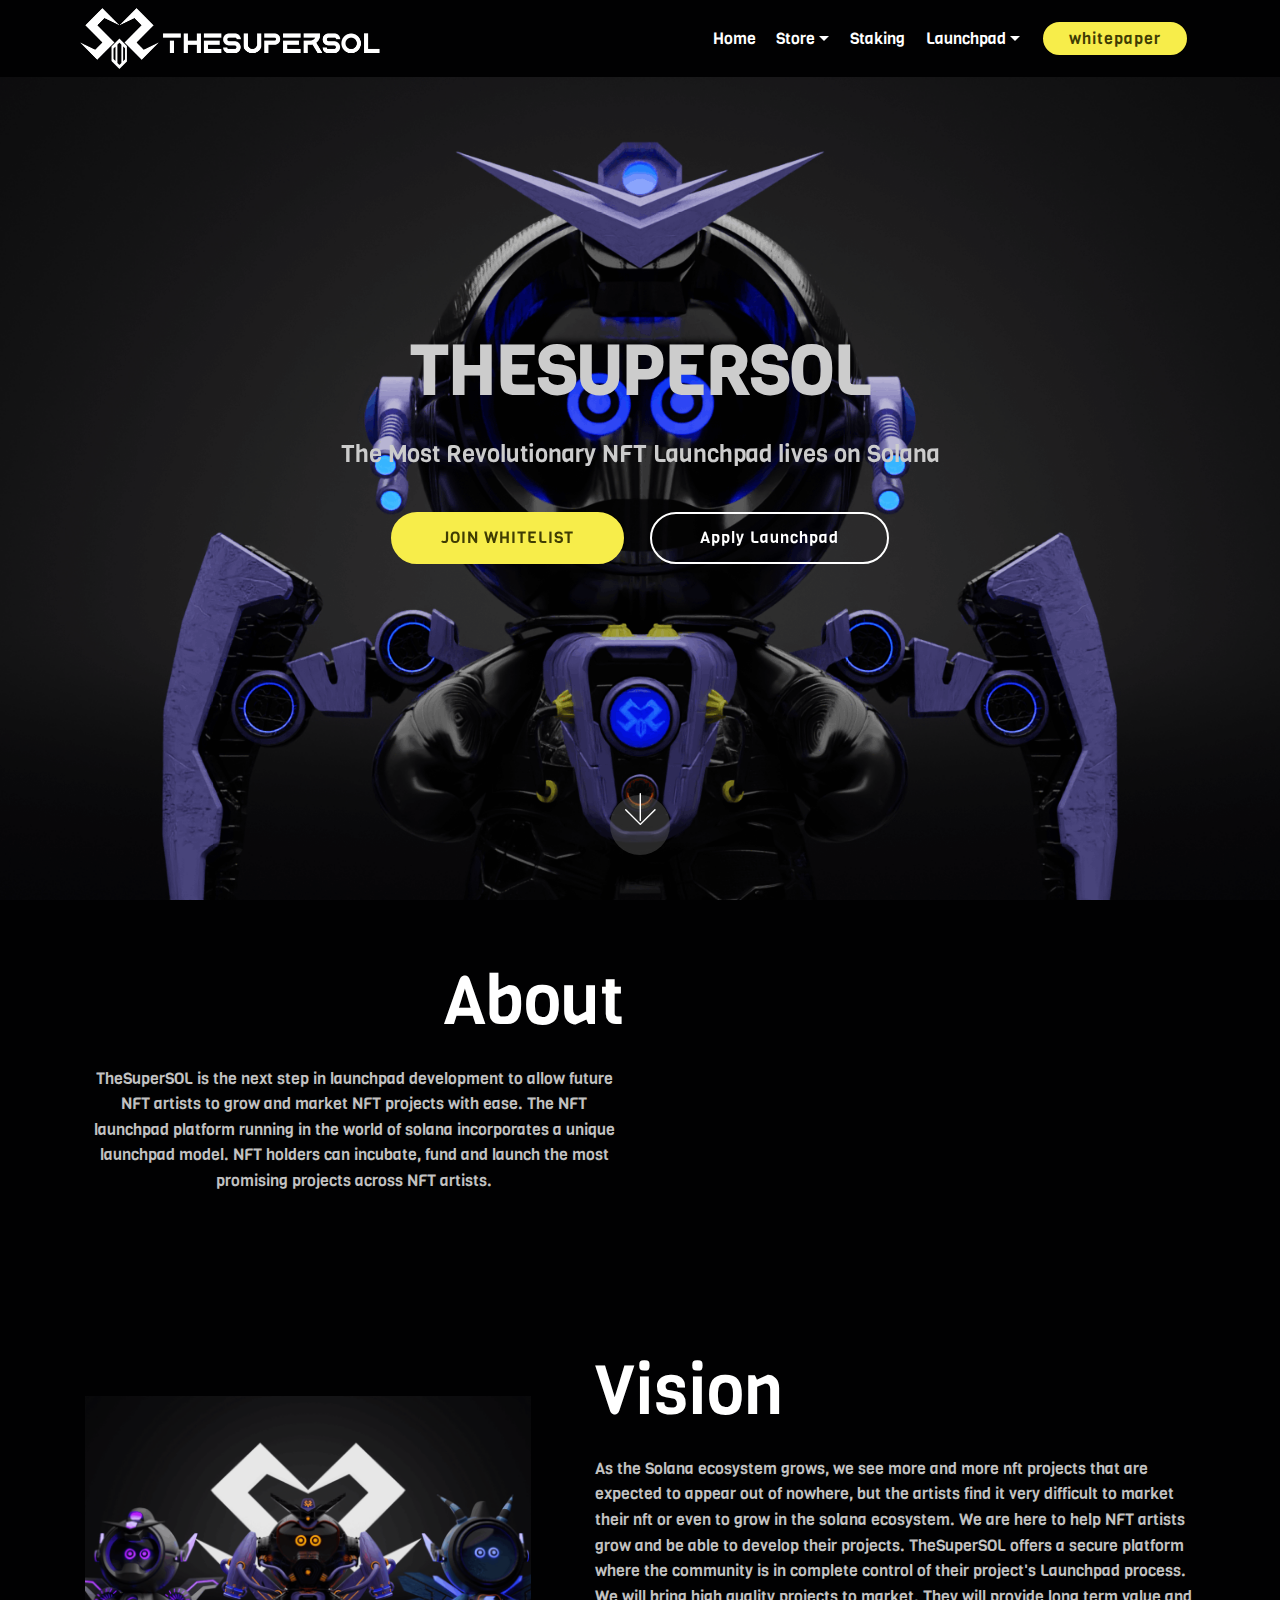
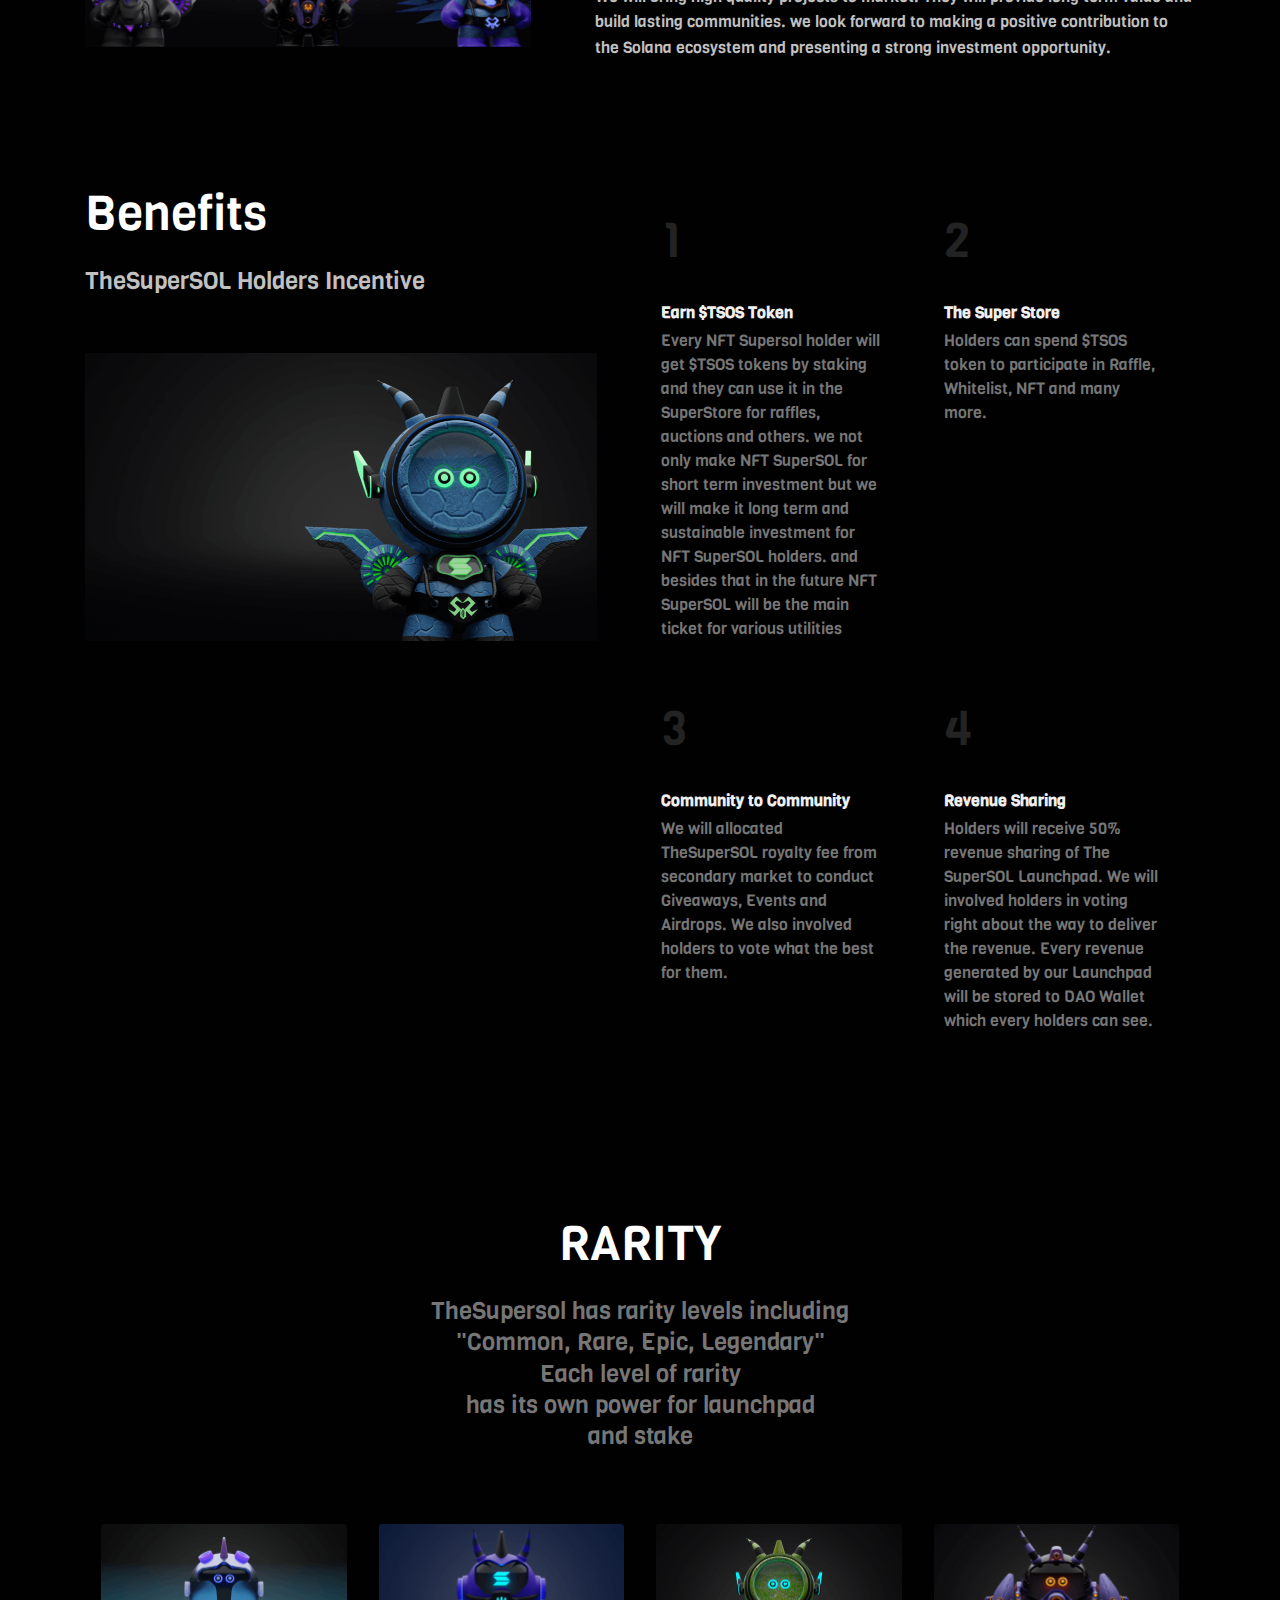
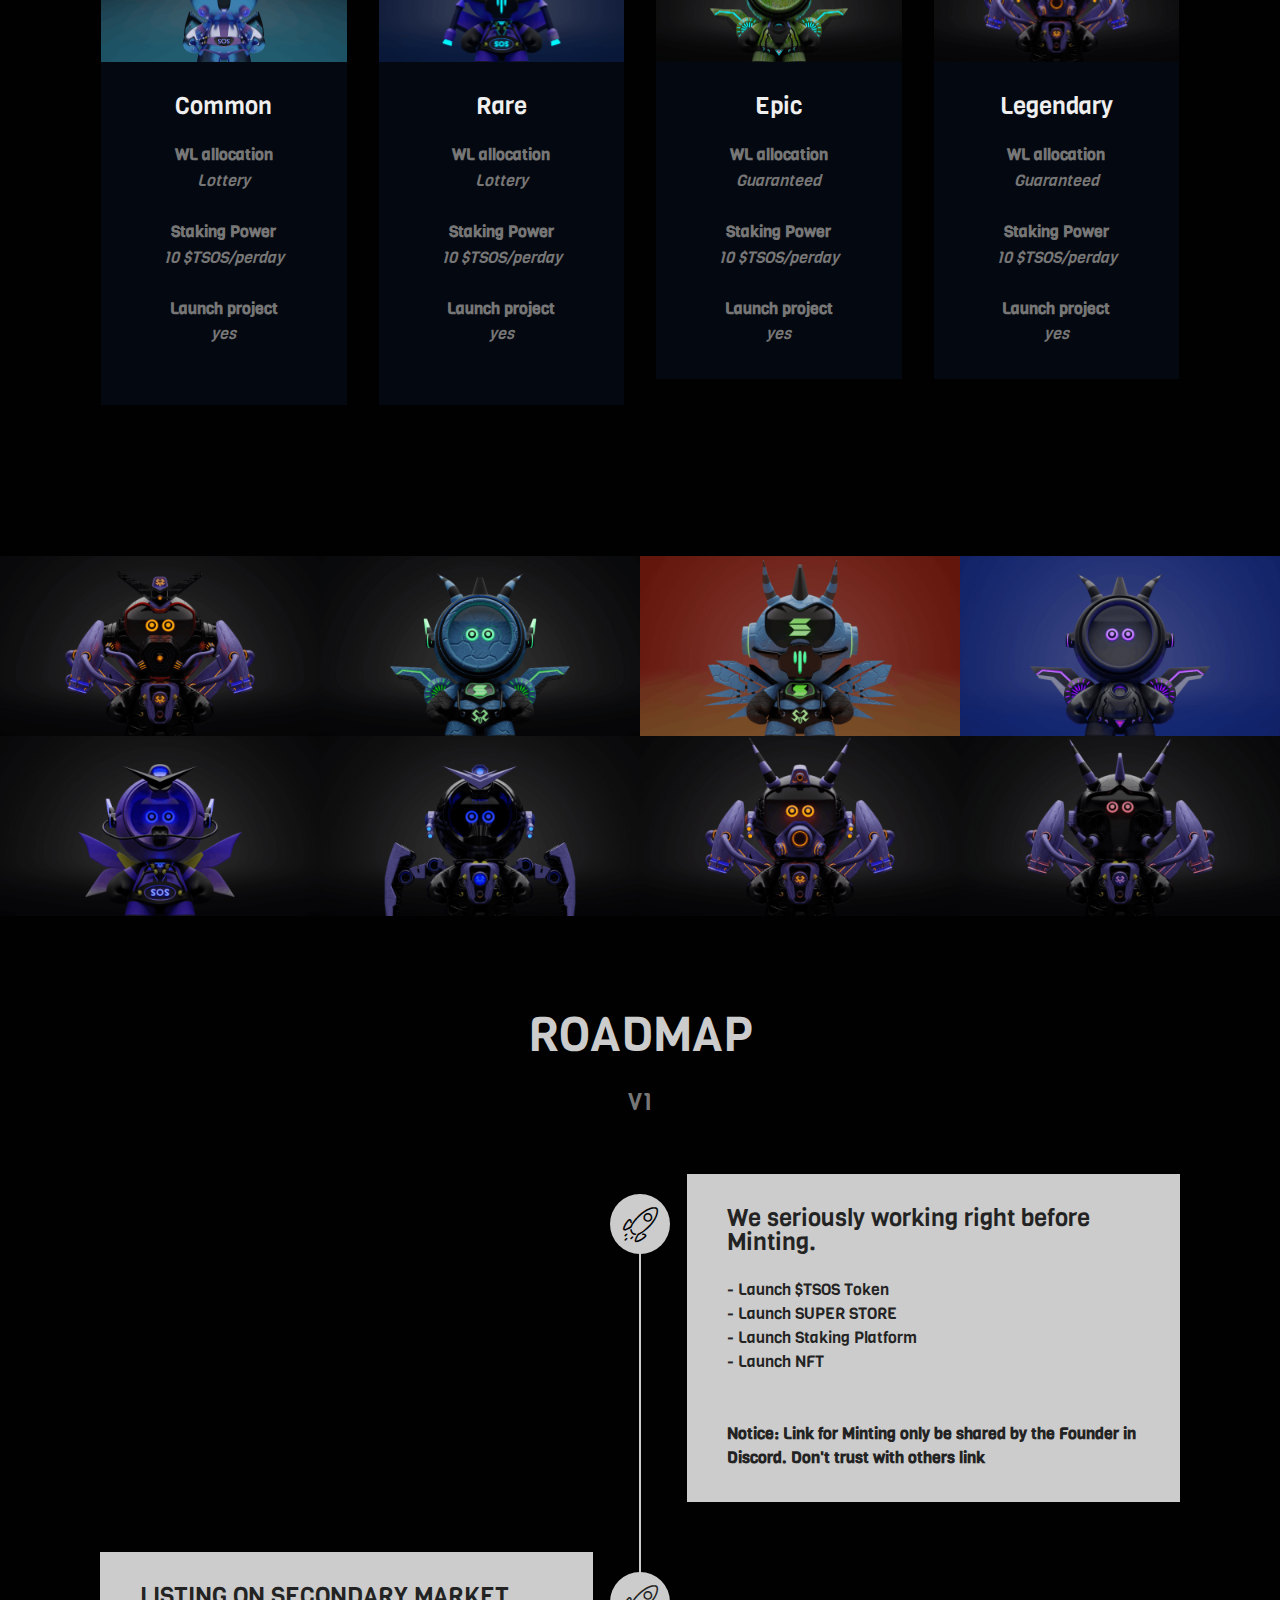
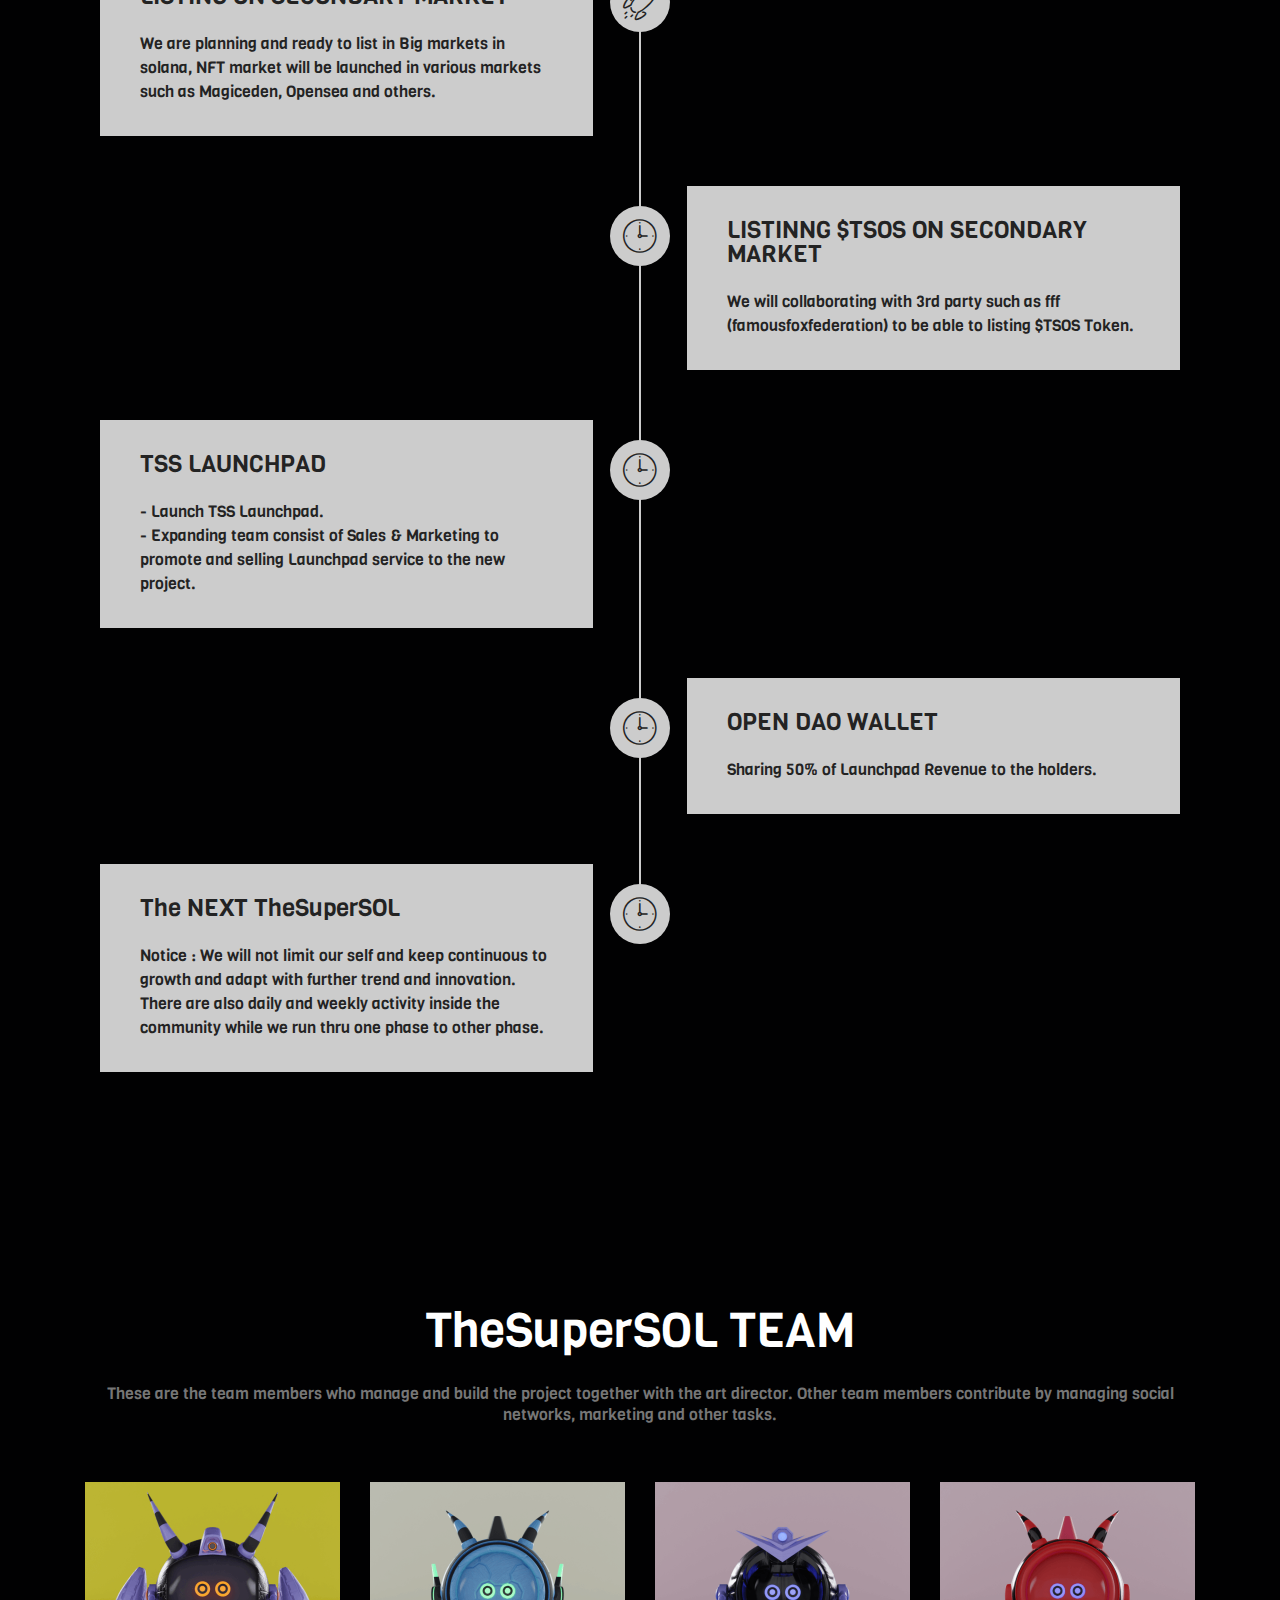
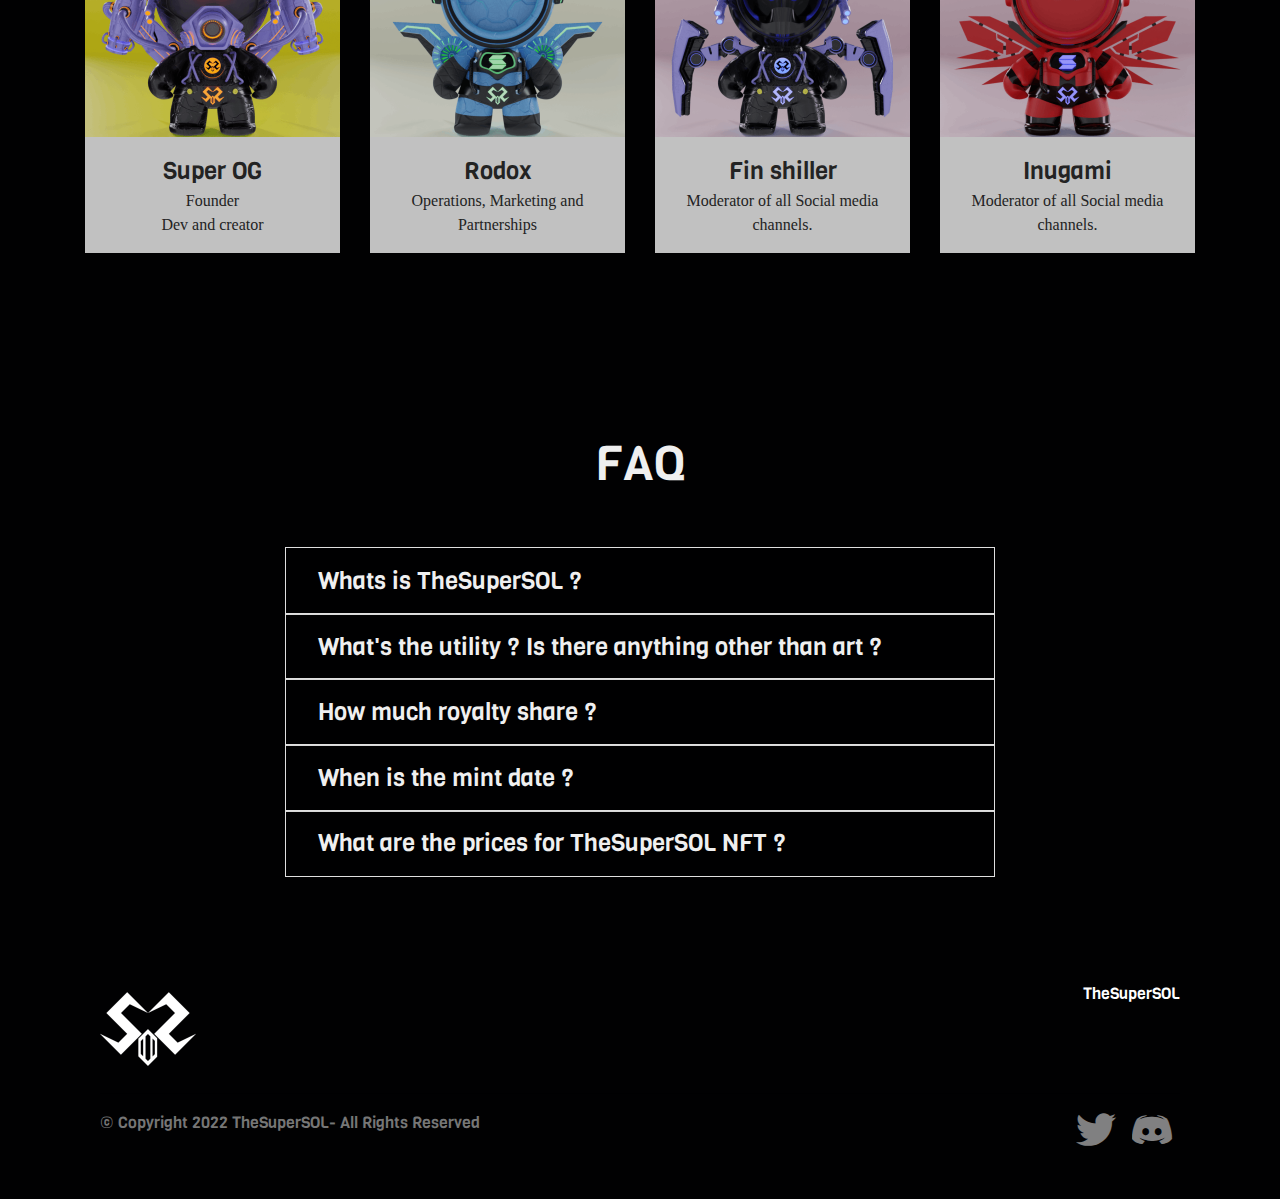
==== commit 796755fd: "first commit" ====
--- a/index.html
+++ b/index.html
@@ -11,7 +11,15 @@
     <meta name="description" content="">
 
 
-    <title>Home</title>
+    <title>NFT Launchpad Solana</title>
+    <link href="https://www.thesupersol.net/Home" rel="canonical" />
+    <meta property="og:locale" content="en_US">
+    <meta property="og:type" content="website">
+    <meta property="og:title"
+        content="NFT Launchpad TheSupersSOL - The Most Revolutionary NFT Launchpad lives on Solana">
+    <meta property="og:url" content="https://www.thesupersol.net">
+    <meta property="og:site_name" content="TheSuperSOL NFT Launchpad">
+
     <link rel="stylesheet" href="assets/web/assets/mobirise-icons-bold/mobirise-icons-bold.css">
     <link rel="stylesheet" href="assets/web/assets/mobirise-icons/mobirise-icons.css">
     <link rel="stylesheet" href="assets/bootstrap/css/bootstrap.min.css">
@@ -25,6 +33,16 @@
     <link rel="preload" as="style" href="assets/mobirise/css/mbr-additional.css">
     <link rel="stylesheet" href="assets/mobirise/css/mbr-additional.css" type="text/css">
 
+    <!-- Global site tag (gtag.js) - Google Analytics -->
+    <script async src="https://www.googletagmanager.com/gtag/js?id=G-3KVHP5ZMYR"></script>
+    <script>
+        window.dataLayer = window.dataLayer || [];
+        function gtag() { dataLayer.push(arguments); }
+        gtag('js', new Date());
+
+        gtag('config', 'G-3KVHP5ZMYR');
+    </script>
+
 
 
 </head>
@@ -49,9 +67,9 @@
             <div class="menu-logo">
                 <div class="navbar-brand">
                     <span class="navbar-logo">
-                        
-                            <img src="assets/images/logo-website-1-594x120.png" alt="TheSuperSOL" title=""
-                                style="height: 3.8rem;">
+
+                        <img src="assets/images/logo-website-1-594x120.png" alt="TheSuperSOL" title=""
+                            style="height: 3.8rem;">
                         </a>
                     </span>
 
@@ -66,15 +84,14 @@
                         <a class="nav-link link text-white dropdown-toggle display-4" href="#.html"
                             data-toggle="dropdown-submenu" aria-expanded="true">Store</a>
                         <div class="dropdown-menu"><a class="text-white dropdown-item display-4"
-                                href="raffle.html">Raffles</a><a class="text-white dropdown-item display-4"
+                                href="https://raffle.thesupersol.net/">Raffles</a><a class="text-white dropdown-item display-4"
                                 href="Auctions.html">Auctions</a></div>
                     </li>
                     <li class="nav-item"><a class="nav-link link text-white display-4" href="Staking.html">
                             Staking</a></li>
-                    <li class="nav-item"><a class="nav-link link text-white display-4" href="Dropcalendar.html">Drops
-                            Calendar</a></li>
-                    <li class="nav-item dropdown"><a class="nav-link link text-white dropdown-toggle display-4"
-                            href="#" data-toggle="dropdown-submenu" aria-expanded="false">
+
+                    <li class="nav-item dropdown"><a class="nav-link link text-white dropdown-toggle display-4" href="#"
+                            data-toggle="dropdown-submenu" aria-expanded="false">
                             Launchpad</a>
                         <div class="dropdown-menu"><a class="text-white dropdown-item display-4"
                                 href="Launchpad-info.html">Launchpad Info</a><a
@@ -83,7 +100,7 @@
                     </li>
                 </ul>
                 <div class="navbar-buttons mbr-section-btn"><a class="btn btn-sm btn-secondary display-4"
-                        href="https://supersol-x.gitbook.io/thesupersol-or-nft-launchpad/" target="_blank">
+                        href="https://supersol-x.gitbook.io/thesupersol/" target="_blank">
                         whitepaper</a></div>
             </div>
         </nav>
@@ -209,12 +226,14 @@
                                     <h3 class="count py-3 mbr-fonts-style display-2">1</h3>
                                 </div>
                                 <div class="card-text">
-                                    <h4 class="mbr-content-title mbr-bold mbr-fonts-style display-7">Earn With
-                                        TheSuperSOL Launchpad</h4>
+                                    <h4 class="mbr-content-title mbr-bold mbr-fonts-style display-7">Earn $TSOS Token
+                                    </h4>
                                     <p class="mbr-content-text mbr-fonts-style display-7">
-                                        TheSuperSOL is a revenue sharing launchpad for the solana NFT project. holders
-                                        will receive 50% of revenue from launchpad and 50% for fees when launching the
-                                        project
+                                        Every NFT Supersol holder will get $TSOS tokens by staking and they can use it
+                                        in the SuperStore for raffles, auctions and others.
+                                        we not only make NFT SuperSOL for short term investment but we will make it long
+                                        term and sustainable investment for NFT SuperSOL holders. and besides that in
+                                        the future NFT SuperSOL will be the main ticket for various utilities
                                     </p>
                                 </div>
                             </div>
@@ -226,12 +245,12 @@
                                     <h3 class="count py-3 mbr-fonts-style display-2">2</h3>
                                 </div>
                                 <div class="card-text">
-                                    <h4 class="mbr-content-title mbr-bold mbr-fonts-style display-7">Charity SuperArmy
+                                    <h4 class="mbr-content-title mbr-bold mbr-fonts-style display-7">The Super Store
                                     </h4>
                                     <p class="mbr-content-text mbr-fonts-style display-7">
-                                        Events to the community so that our SuperArmy community can earn passive income
-                                        and for those who hold NFT. and not only those who like our art, but we
-                                        appreciate that every holder is entitled to a passive income from us
+
+                                        Holders can spend $TSOS token to participate in Raffle, Whitelist, NFT and many
+                                        more.
                                     </p>
                                 </div>
                             </div>
@@ -243,13 +262,13 @@
                                     <h3 class="count py-3 mbr-fonts-style display-2">3</h3>
                                 </div>
                                 <div class="card-text">
-                                    <h4 class="mbr-content-title mbr-bold mbr-fonts-style display-7">NFT and LAUNCHPAD
+                                    <h4 class="mbr-content-title mbr-bold mbr-fonts-style display-7">Community to
+                                        Community
                                     </h4>
                                     <p class="mbr-content-text mbr-fonts-style display-7">
-                                        All verified holders will have access to participate in various Launchpads on
-                                        SuperSOL. and for NFT holders it will be the initial support for a big project
-                                        that is going to the moon and which can definitely be a big passive income for
-                                        NFT SuperSOL holders
+                                        We will allocated TheSuperSOL royalty fee from secondary market to conduct
+                                        Giveaways, Events and Airdrops. We also involved holders to vote what the best
+                                        for them.
                                     </p>
                                 </div>
                             </div>
@@ -261,13 +280,12 @@
                                     <h3 class="count py-3 mbr-fonts-style display-2">4</h3>
                                 </div>
                                 <div class="card-texts">
-                                    <h4 class="mbr-content-title mbr-bold mbr-fonts-style display-7">Earn $SOS Tokens
+                                    <h4 class="mbr-content-title mbr-bold mbr-fonts-style display-7">Revenue Sharing
                                     </h4>
-                                    <p class="mbr-content-text mbr-fonts-style display-7">Every NFT Supersol holder will
-                                        get an airdrop of $SOS tokens and they can also stake their NFT SuperSOL to earn
-                                        $SOS tokens. and we not only make NFT SuperSOL for short term investment but we
-                                        will make it long term and sustainable investment for NFT SuperSOL holders. and
-                                        besides in the future NFT SuperSOL will be the main ticket of Metaverse</p>
+                                    <p class="mbr-content-text mbr-fonts-style display-7">Holders will receive 50%
+                                        revenue sharing of The SuperSOL Launchpad. We will involved holders in voting
+                                        right about the way to deliver the revenue. Every revenue generated by our
+                                        Launchpad will be stored to DAO Wallet which every holders can see.</p>
                                 </div>
                             </div>
                         </div>
@@ -300,7 +318,7 @@
                     <div class="card-wrapper ">
                         <div class="card-img">
                             <div class="mbr-overlay"></div>
-                            <div class="mbr-section-btn text-center"><a 
+                            <div class="mbr-section-btn text-center"><a
                                     class="btn btn-primary display-4">COMMON<br>Supply&nbsp;50%</a></div>
                             <img src="assets/images/14-492x277.png" alt="Mobirise" title="">
                         </div>
@@ -308,9 +326,9 @@
                             <h4 class="card-title mbr-fonts-style display-5">
                                 Common</h4>
                             <p class="mbr-text mbr-fonts-style align-left display-7"><strong>
-                                    WL allocation</strong><br><em>Raffle</em><em><br></em><br><strong>Staking
-                                    Power</strong><br><em>0.5 $SOS/perday</em><br><br><strong>Launch project
-                                </strong><br><em>yes (minumum hold 4x)<br></em><br>
+                                    WL allocation</strong><br><em>Lottery</em><em><br></em><br><strong>Staking
+                                    Power</strong><br><em>10 $TSOS/perday</em><br><br><strong>Launch project
+                                </strong><br><em>yes <br></em><br>
                             </p>
                         </div>
                     </div>
@@ -319,20 +337,20 @@
                     <div class="card-wrapper">
                         <div class="card-img">
                             <div class="mbr-overlay"></div>
-                            <div class="mbr-section-btn text-center"><a 
-                                    class="btn btn-primary display-4">RARE<br>Supply 30%</a></div>
+                            <div class="mbr-section-btn text-center"><a class="btn btn-primary display-4">RARE<br>Supply
+                                    30%</a></div>
                             <img src="assets/images/12-492x277.png" alt="Mobirise" title="">
                         </div>
                         <div class="card-box">
                             <h4 class="card-title mbr-fonts-style display-5">
                                 Rare</h4>
                             <p class="mbr-text mbr-fonts-style display-7"><strong>WL allocation
-                                </strong><br><em>Raffle
+                                </strong><br><em>Lottery
                                 </em><br>
-                                <br><strong>Staking Power</strong> <em>1&nbsp;$SOS/perday
+                                <br><strong>Staking Power</strong> <em>10&nbsp;$TSOS/perday
                                     <br></em>
                                 <br><strong>Launch project
-                                    <br></strong><em>yes (minumum hold 2x)</em><br><br>
+                                    <br></strong><em>yes </em><br><br>
                             </p>
                         </div>
                     </div>
@@ -342,7 +360,7 @@
                     <div class="card-wrapper">
                         <div class="card-img">
                             <div class="mbr-overlay"></div>
-                            <div class="mbr-section-btn text-center"><a 
+                            <div class="mbr-section-btn text-center"><a
                                     class="btn btn-primary display-4">EPIC&nbsp;<br>Supply 15%</a></div>
                             <img src="assets/images/5-492x277.png" alt="Mobirise" title="">
                         </div>
@@ -352,7 +370,7 @@
                             <p class="mbr-text mbr-fonts-style display-7"><strong>WL allocation
                                 </strong><br><em>Guaranteed<br></em>
                                 <br><strong>Staking Power
-                                </strong><br><em>2 $SOS/perday
+                                </strong><br><em>10 $TSOS/perday
                                 </em><br>
                                 <br><strong>Launch project</strong><br><em>yes</em>
                             </p>
@@ -364,7 +382,7 @@
                     <div class="card-wrapper">
                         <div class="card-img">
                             <div class="mbr-overlay"></div>
-                            <div class="mbr-section-btn text-center"><a 
+                            <div class="mbr-section-btn text-center"><a
                                     class="btn btn-primary display-4">LEGENDARY&nbsp;<br>Supply 5%</a></div>
                             <img src="assets/images/7-492x277.png" alt="Mobirise" title="">
                         </div>
@@ -375,7 +393,7 @@
                                     <br></strong><em>Guaranteed
                                 </em><br>
                                 <br><strong>Staking Power
-                                </strong><br><em>3.5 $SOS/perday
+                                </strong><br><em>10 $TSOS/perday
                                 </em><br>
                                 <br><strong>Launch project</strong><br><em>yes</em>
                             </p>
@@ -507,11 +525,13 @@
                     </span>
                     <div class="col-xs-12 col-md-6 align-left">
                         <div class="timeline-text-content">
-                            <h4 class="mbr-timeline-title pb-3 mbr-fonts-style display-5">MINTING
+                            <h4 class="mbr-timeline-title pb-3 mbr-fonts-style display-5">We seriously working right
+                                before Minting.
                             </h4>
-                            <p class="mbr-timeline-text mbr-fonts-style display-7">- Building TheSuperSOL
-                                Store&nbsp;<br>- Launch NFT<br><br><strong>Notice: our website is the only place for
-                                    Mint.</strong><br></p>
+                            <p class="mbr-timeline-text mbr-fonts-style display-7"> - Launch $TSOS Token&nbsp;<br>-
+                                Launch SUPER STORE<br>- Launch Staking Platform&nbsp;<br>- Launch
+                                NFT<br><br><br><strong>Notice: Link for Minting only be shared by the Founder in
+                                    Discord. Don't trust with others link</strong><br></p>
                         </div>
                     </div>
                 </div>
@@ -528,9 +548,8 @@
                                         MARKET</span><br></div>
                             </h4>
                             <p class="mbr-timeline-text mbr-fonts-style display-7">
-                                We are planning and ready to list in ALL markets in solana, NFT market will be launched
-                                in various markets as expected for Ftx Us, SolanArt, MagicEden, solsea, aplha art,
-                                digital eyes etc.
+                                We are planning and ready to list in Big markets in solana, NFT market will be launched
+                                in various markets such as Magiceden, Opensea and others.
                             </p>
                         </div>
                     </div>
@@ -542,10 +561,10 @@
                     </span>
                     <div class="col-xs-12 col-md-6 align-left">
                         <div class="timeline-text-content">
-                            <h4 class="mbr-timeline-title pb-3 mbr-fonts-style display-5">THESUPERSOL INCUBATOR</h4>
-                            <p class="mbr-timeline-text mbr-fonts-style display-7">As you can see, we are on a mission
-                                to help small projects meet our quality standards by growing audiences, marketing,
-                                mentoring, etc.</p>
+                            <h4 class="mbr-timeline-title pb-3 mbr-fonts-style display-5">LISTINNG $TSOS ON SECONDARY
+                                MARKET</h4>
+                            <p class="mbr-timeline-text mbr-fonts-style display-7">We will collaborating with 3rd party
+                                such as fff (famousfoxfederation) to be able to listing $TSOS Token.</p>
                         </div>
                     </div>
                 </div>
@@ -556,9 +575,10 @@
                     </span>
                     <div class="col-xs-12 col-md-6 align-left ">
                         <div class="timeline-text-content">
-                            <h4 class="mbr-timeline-title pb-3 mbr-fonts-style display-5">LAUNCHPAD THESUPERSOL</h4>
-                            <p class="mbr-timeline-text mbr-fonts-style display-7">This is a good opportunity for
-                                SuperArmy holding NFT will have access to initial investment in big projects</p>
+                            <h4 class="mbr-timeline-title pb-3 mbr-fonts-style display-5">TSS LAUNCHPAD</h4>
+                            <p class="mbr-timeline-text mbr-fonts-style display-7">- Launch TSS Launchpad.<br>
+                                - Expanding team consist of Sales & Marketing to promote and selling Launchpad service
+                                to the new project.</p>
                         </div>
                     </div>
                 </div>
@@ -569,11 +589,10 @@
                     </span>
                     <div class="col-xs-12 col-md-6 align-left">
                         <div class="timeline-text-content">
-                            <h4 class="mbr-timeline-title pb-3 mbr-fonts-style display-5">BUILDING TheSuperSOL TOKEN
+                            <h4 class="mbr-timeline-title pb-3 mbr-fonts-style display-5">OPEN DAO WALLET
                             </h4>
-                            <p class="mbr-timeline-text mbr-fonts-style display-7">TheSuperSol $SOS is a TOKEN is a
-                                utility token used to facilitate the launch of a non-fungible token (NFT). a
-                                non-fungible Market (NFT), launchpad allocation, and staking</p>
+                            <p class="mbr-timeline-text mbr-fonts-style display-7">Sharing 50% of Launchpad Revenue to
+                                the holders.</p>
                         </div>
                     </div>
                 </div>
@@ -585,7 +604,11 @@
                     <div class="col-xs-12 col-md-6 align-left ">
                         <div class="timeline-text-content">
                             <h4 class="mbr-timeline-title pb-3 mbr-fonts-style display-5">The NEXT TheSuperSOL</h4>
-                            <p class="mbr-timeline-text mbr-fonts-style display-7">There will be more in the future</p>
+                            <p class="mbr-timeline-text mbr-fonts-style display-7">Notice : We will not limit our self
+                                and keep continuous to growth and adapt with further trend and innovation.
+                                <br>There are also daily and weekly activity inside the community while we run thru one
+                                phase to other phase.
+                            </p>
                         </div>
                     </div>
                 </div>
@@ -637,7 +660,7 @@
                     <div class="item-caption py-3">
                         <div class="item-name px-2">
                             <p class="mbr-fonts-style display-5">
-                                Aedo</p>
+                                Rodox</p>
                         </div>
                         <div class="item-role px-2">
                             <p> Operations, Marketing and Partnerships</p>
@@ -705,7 +728,9 @@
                                 <div class="panel-body p-4">
                                     <p class="mbr-fonts-style panel-text display-7">TheSuperSOL OF 1200 ULTRA REALISTIC.
                                         Great art is only the beginning.
-                                        <br>Ultra-realistic 3D details, Utilities ,Staking,Incubator,NFT Launchpad,
+
+                                        <br>Ultra-realistic 3D details, Utilities ,Staking, Super Store,NFT Launchpad
+                                        and Upcoming Utilities.
                                     </p>
                                 </div>
                             </div>
@@ -724,7 +749,7 @@
                                 <div class="panel-body p-4">
                                     <p class="mbr-fonts-style panel-text display-7">YES! Very. Please see our full
                                         Roadmap. Here are some highlights:
-                                        <br>$SOS tokens, earn and stake.
+                                        <br>$TSOS tokens, earn and stake.
                                         <br>Every TheSuperSOL holder will be entitled to participate in various kinds of
                                         Launchpad
                                         <br>TheSuperSOL Incubator, helping smaller projects to get started in exchange
@@ -744,11 +769,10 @@
                             <div id="collapse3_9" class="panel-collapse noScroll collapse" role="tabpanel"
                                 aria-labelledby="headingThree">
                                 <div class="panel-body p-4">
-                                    <p class="mbr-fonts-style panel-text display-7">- holders will receive 50% of
-                                        revenue from launchpad and 50% for fees when launching the project (
-                                        distribution every month )
-                                        <br>-50% of Secondary market royalty income is allocated for project incubation
-                                        and 50% is allocated to artists )
+                                    <p class="mbr-fonts-style panel-text display-7">- Holders will receive 50% of
+                                        revenue from launchpad
+                                        <br>- 50% of Secondary market royalty income is allocated for community
+                                        incentive and new project incubation.
                                     </p>
                                 </div>
                             </div>
@@ -758,14 +782,14 @@
                                 <a role="button" class="collapsed panel-title text-black" data-toggle="collapse"
                                     data-core="" href="#collapse4_9" aria-expanded="false" aria-controls="collapse4">
                                     <h4 class="mbr-fonts-style display-5">
-                                        What are the prices for TheSuperSOL ?&nbsp;</h4>
+                                        When is the mint date ?&nbsp;</h4>
                                 </a>
                             </div>
                             <div id="collapse4_9" class="panel-collapse noScroll collapse" role="tabpanel"
                                 aria-labelledby="headingThree">
                                 <div class="panel-body p-4">
-                                    <p class="mbr-fonts-style panel-text display-7">TBA ( join the twitter and discord
-                                        community for the latest news )</p>
+                                    <p class="mbr-fonts-style panel-text display-7">TBA, between August - September
+                                        2022. (Join our discord to keep you updated)</p>
                                 </div>
                             </div>
                         </div>
@@ -773,14 +797,15 @@
                             <div class="card-header" role="tab" id="headingThree">
                                 <a role="button" class="collapsed panel-title text-black" data-toggle="collapse"
                                     data-core="" href="#collapse5_9" aria-expanded="false" aria-controls="collapse5">
-                                    <h4 class="mbr-fonts-style display-5">When is the mint date ?&nbsp;</h4>
+                                    <h4 class="mbr-fonts-style display-5">What are the prices for TheSuperSOL NFT
+                                        ?&nbsp;</h4>
                                 </a>
                             </div>
                             <div id="collapse5_9" class="panel-collapse noScroll collapse" role="tabpanel"
                                 aria-labelledby="headingThree">
                                 <div class="panel-body p-4">
-                                    <p class="mbr-fonts-style panel-text display-7">TBA ( join the twitter and discord
-                                        community for the latest news )</p>
+                                    <p class="mbr-fonts-style panel-text display-7">TBA (Join our discord to keep you
+                                        updated)</p>
                                 </div>
                             </div>
                         </div>
@@ -801,8 +826,8 @@
             <div class="media-container-row">
                 <div class="col-md-3">
                     <div class="media-wrap">
-                        
-                            <img src="assets/images/logo192-192x192.png" alt="TheSuperSOL" title="">
+
+                        <img src="assets/images/logo192-192x192.png" alt="TheSuperSOL" title="">
                         </a>
                     </div>
                 </div>
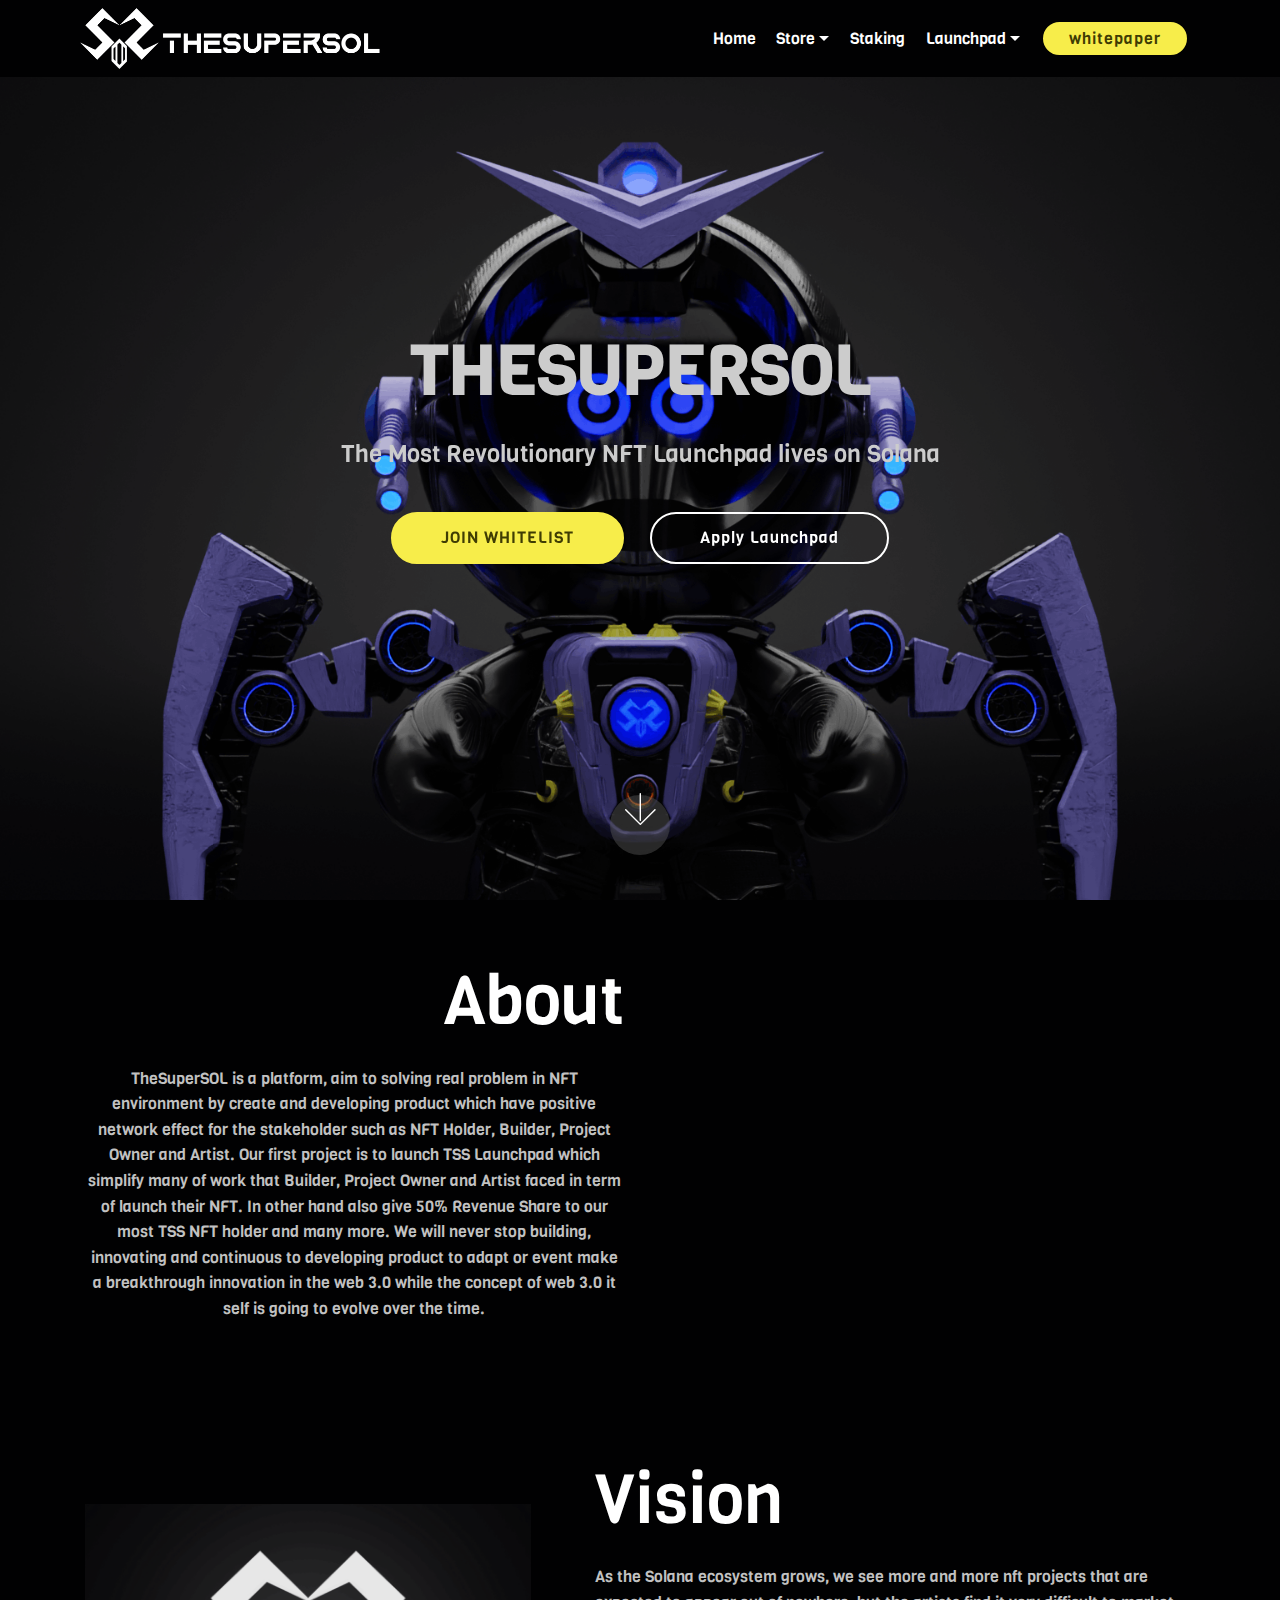
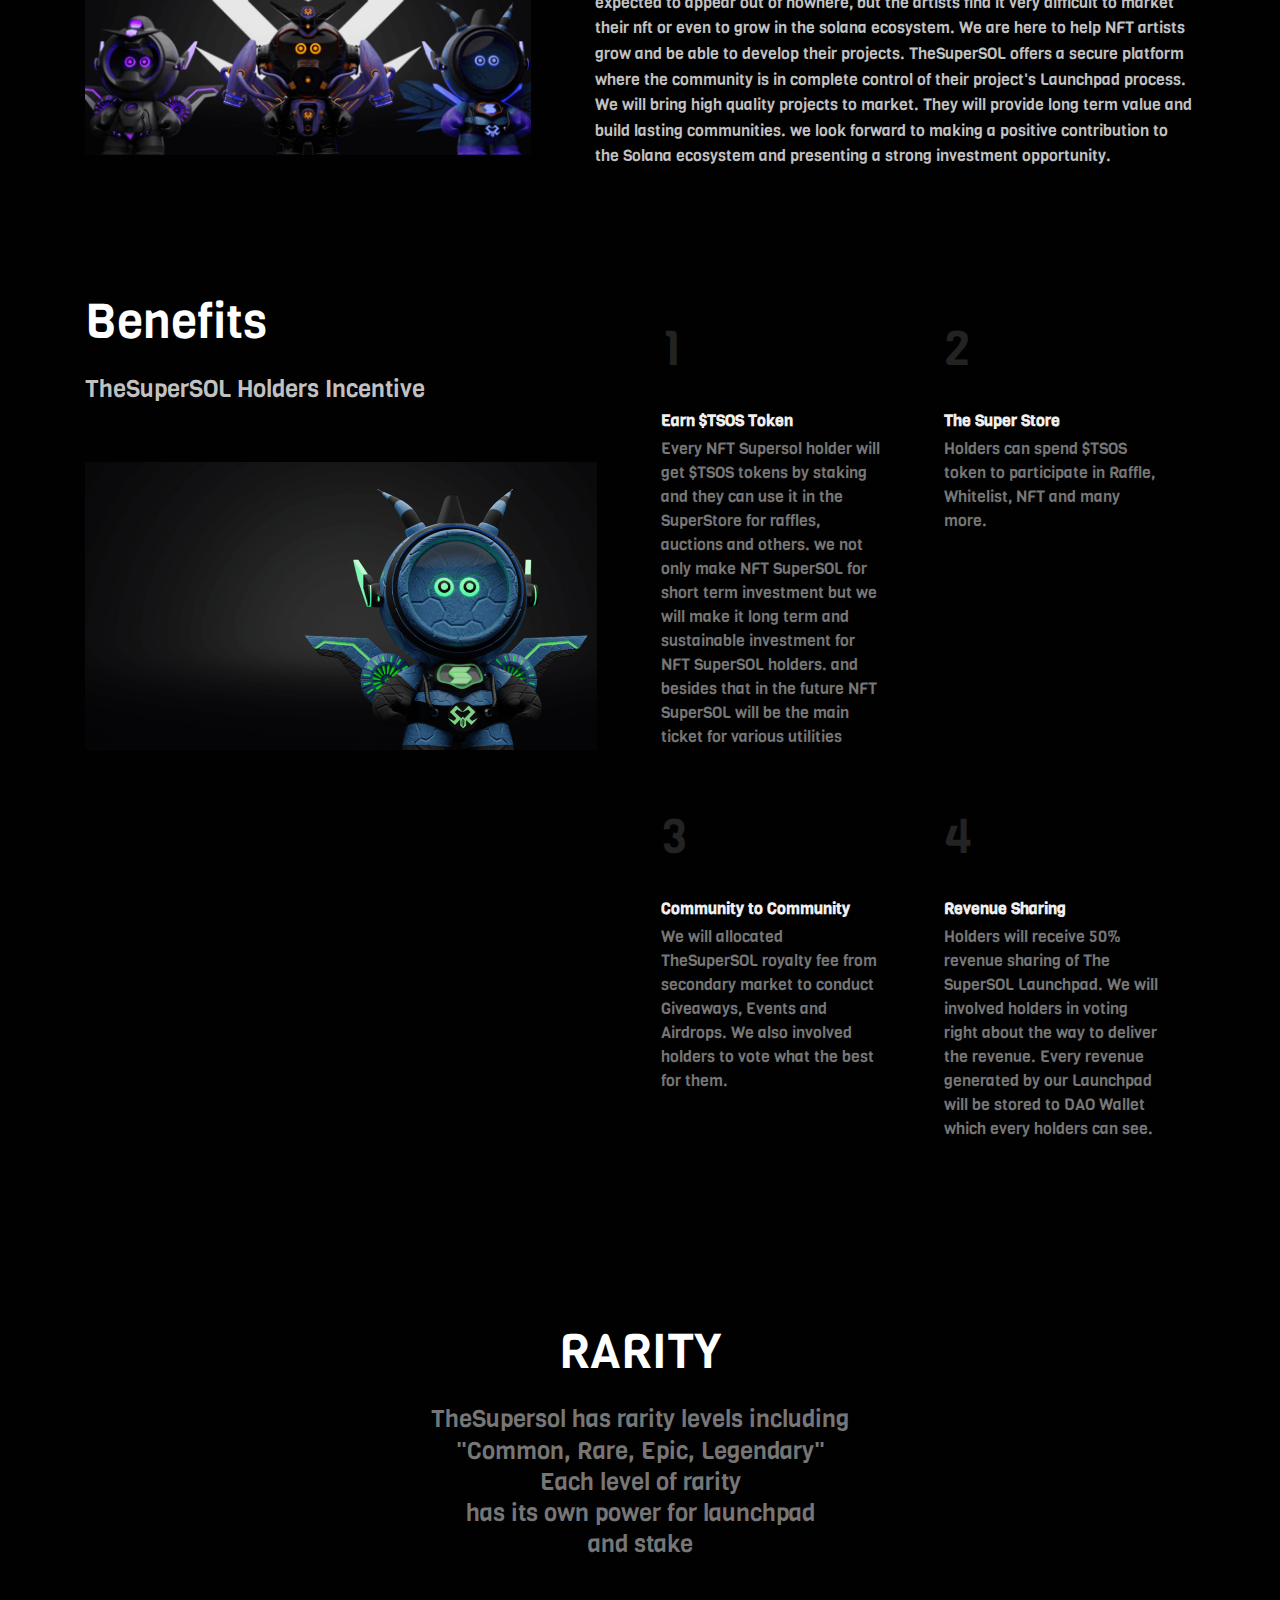
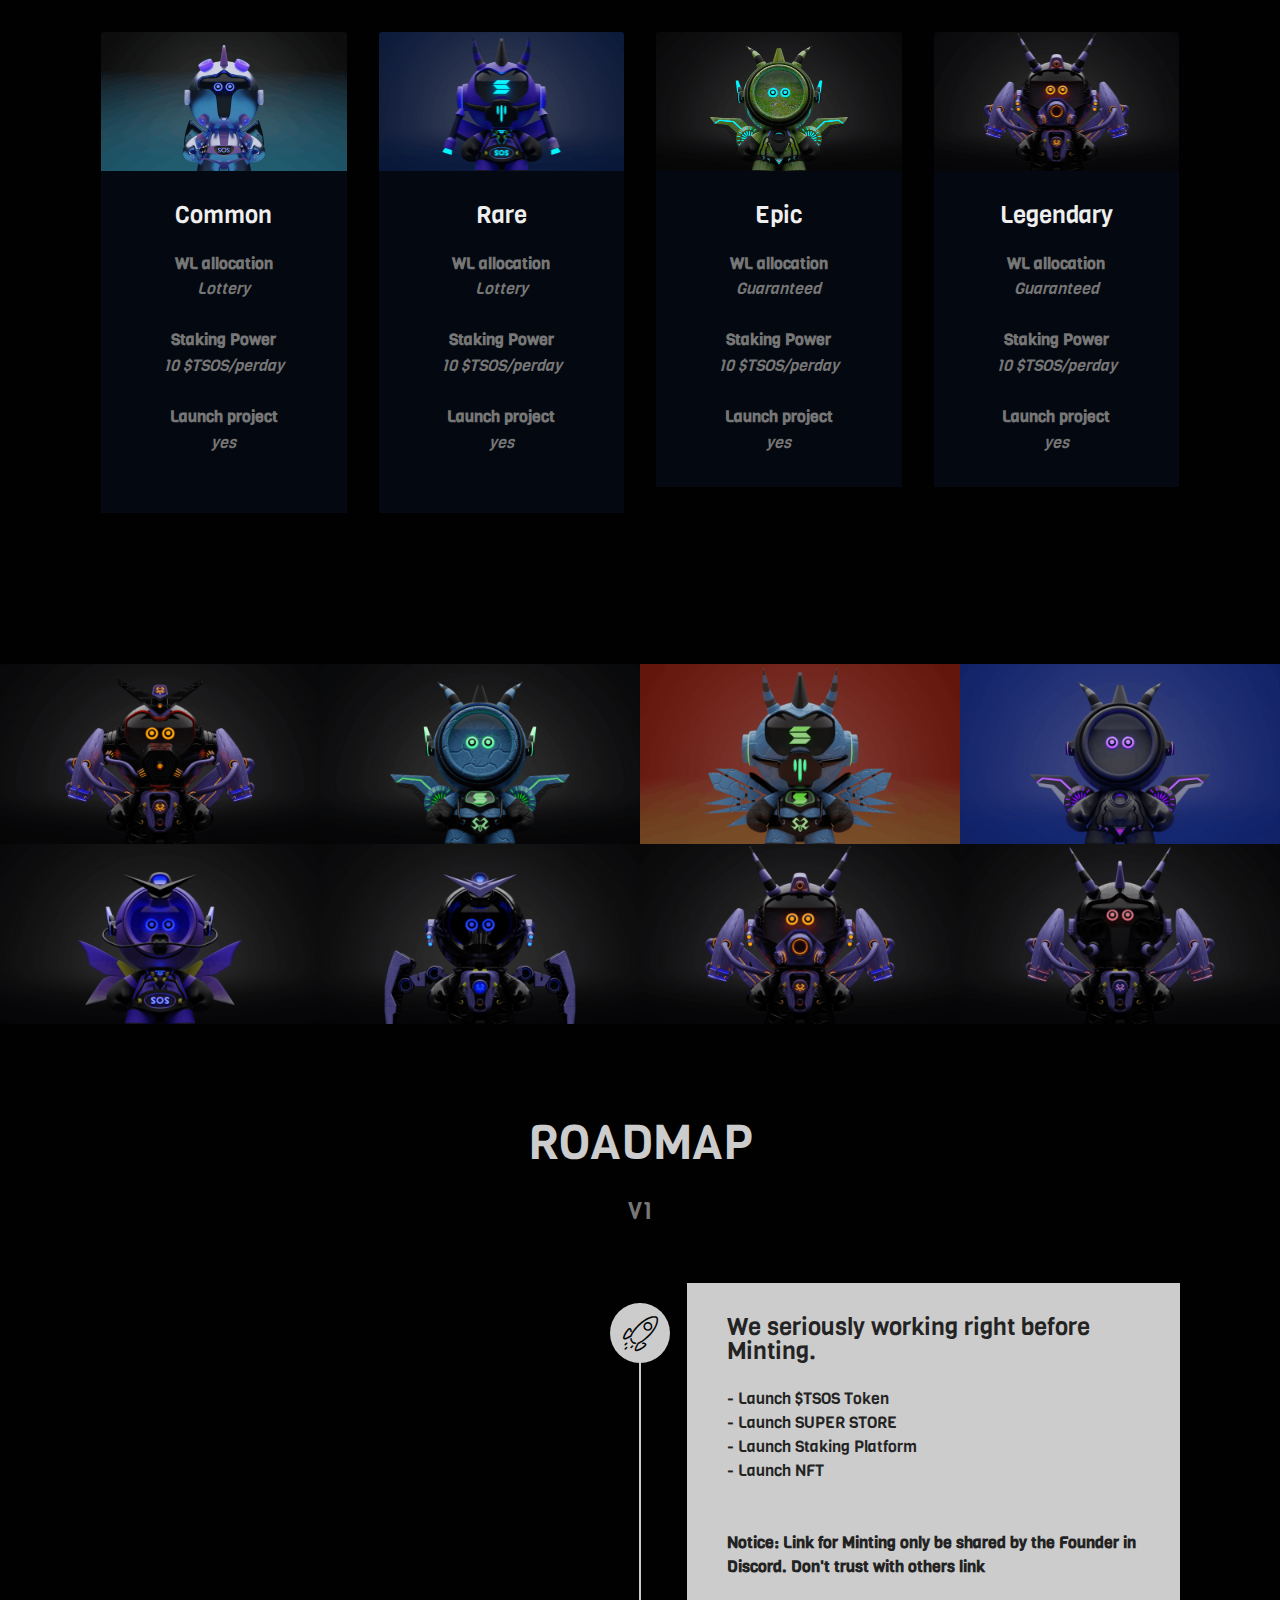
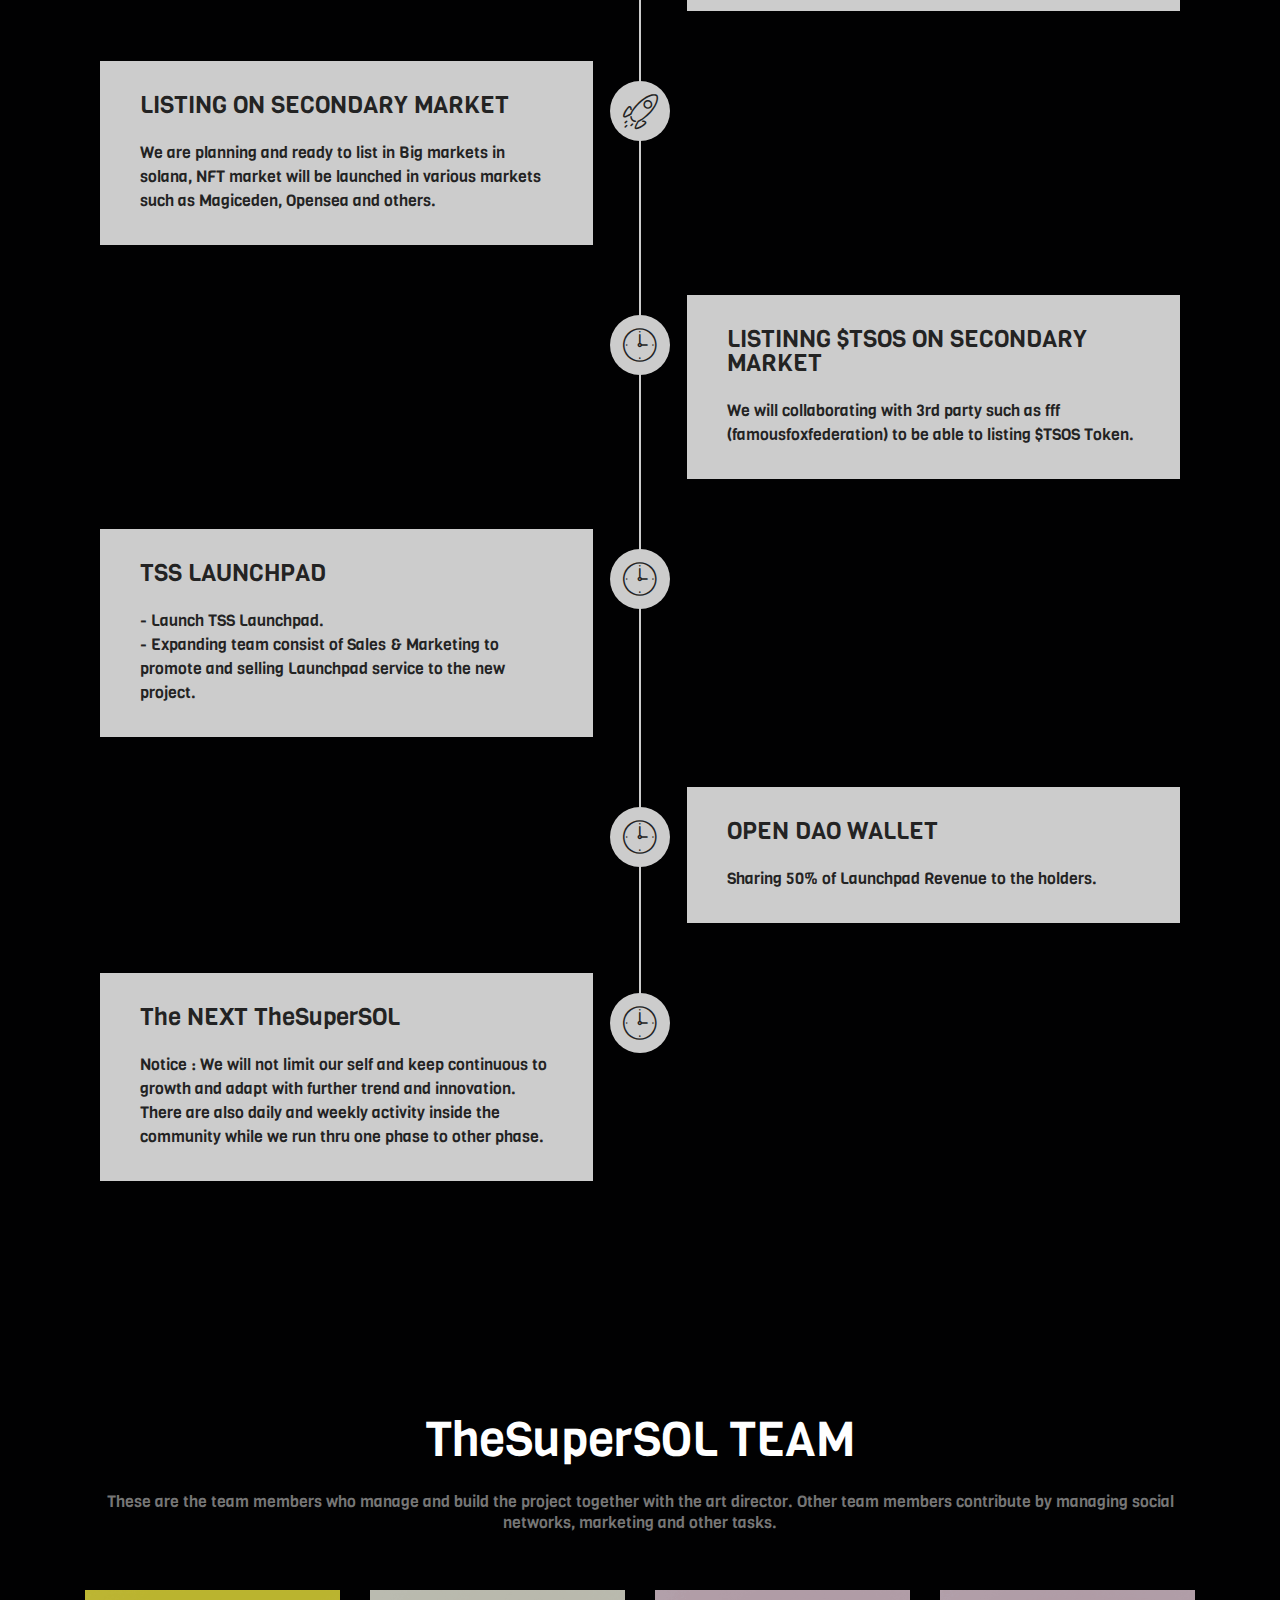
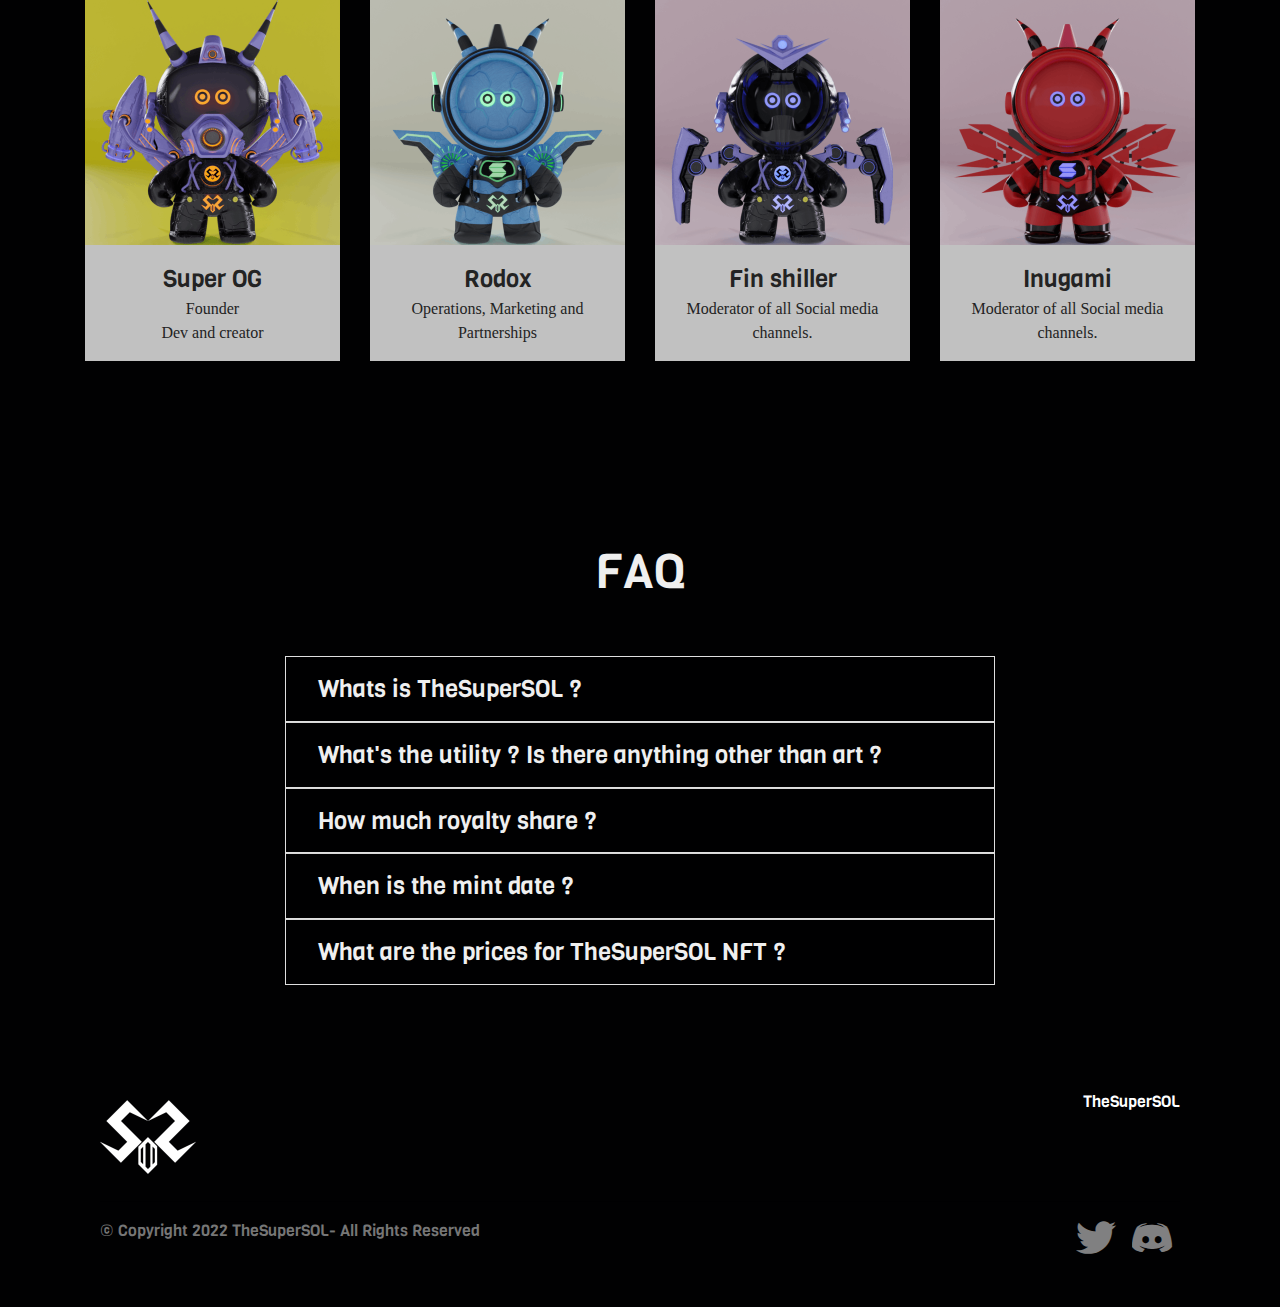
==== commit 8fb69690: "add about" ====
--- a/index.html
+++ b/index.html
@@ -87,7 +87,7 @@
                                 href="https://raffle.thesupersol.net/">Raffles</a><a class="text-white dropdown-item display-4"
                                 href="Auctions.html">Auctions</a></div>
                     </li>
-                    <li class="nav-item"><a class="nav-link link text-white display-4" href="Staking.html">
+                    <li class="nav-item"><a class="nav-link link text-white display-4" href="https://staking.thesupersol.net/">
                             Staking</a></li>
 
                     <li class="nav-item dropdown"><a class="nav-link link text-white dropdown-toggle display-4" href="#"
@@ -147,10 +147,7 @@
                 <div class="media-content align-right">
                     <h1 class="mbr-section-title mbr-white pb-3 mbr-fonts-style display-1">About</h1>
                     <div class="mbr-section-text mbr-white pb-3">
-                        <p class="mbr-text mbr-fonts-style display-7">TheSuperSOL is the next step in launchpad
-                            development to allow future NFT artists to grow and market NFT projects with ease. The NFT
-                            launchpad platform running in the world of solana incorporates a unique launchpad model. NFT
-                            holders can incubate, fund and launch the most promising projects across NFT artists.</p>
+                        <p class="mbr-text mbr-fonts-style display-7">TheSuperSOL is a platform, aim to solving real problem in NFT environment by create and developing product which have positive network effect for the stakeholder such as NFT Holder, Builder, Project Owner and Artist. Our first project is to launch TSS Launchpad which simplify many of work that Builder, Project Owner and Artist faced in term of launch their NFT. In other hand also give 50% Revenue Share to our most TSS NFT holder and many more. We will never stop building, innovating and continuous to developing product to adapt or event make a breakthrough innovation in the web 3.0 while the concept of web 3.0 it self is going to evolve over the time.</p>
                         <p></p>
                         <p></p>
                     </div>
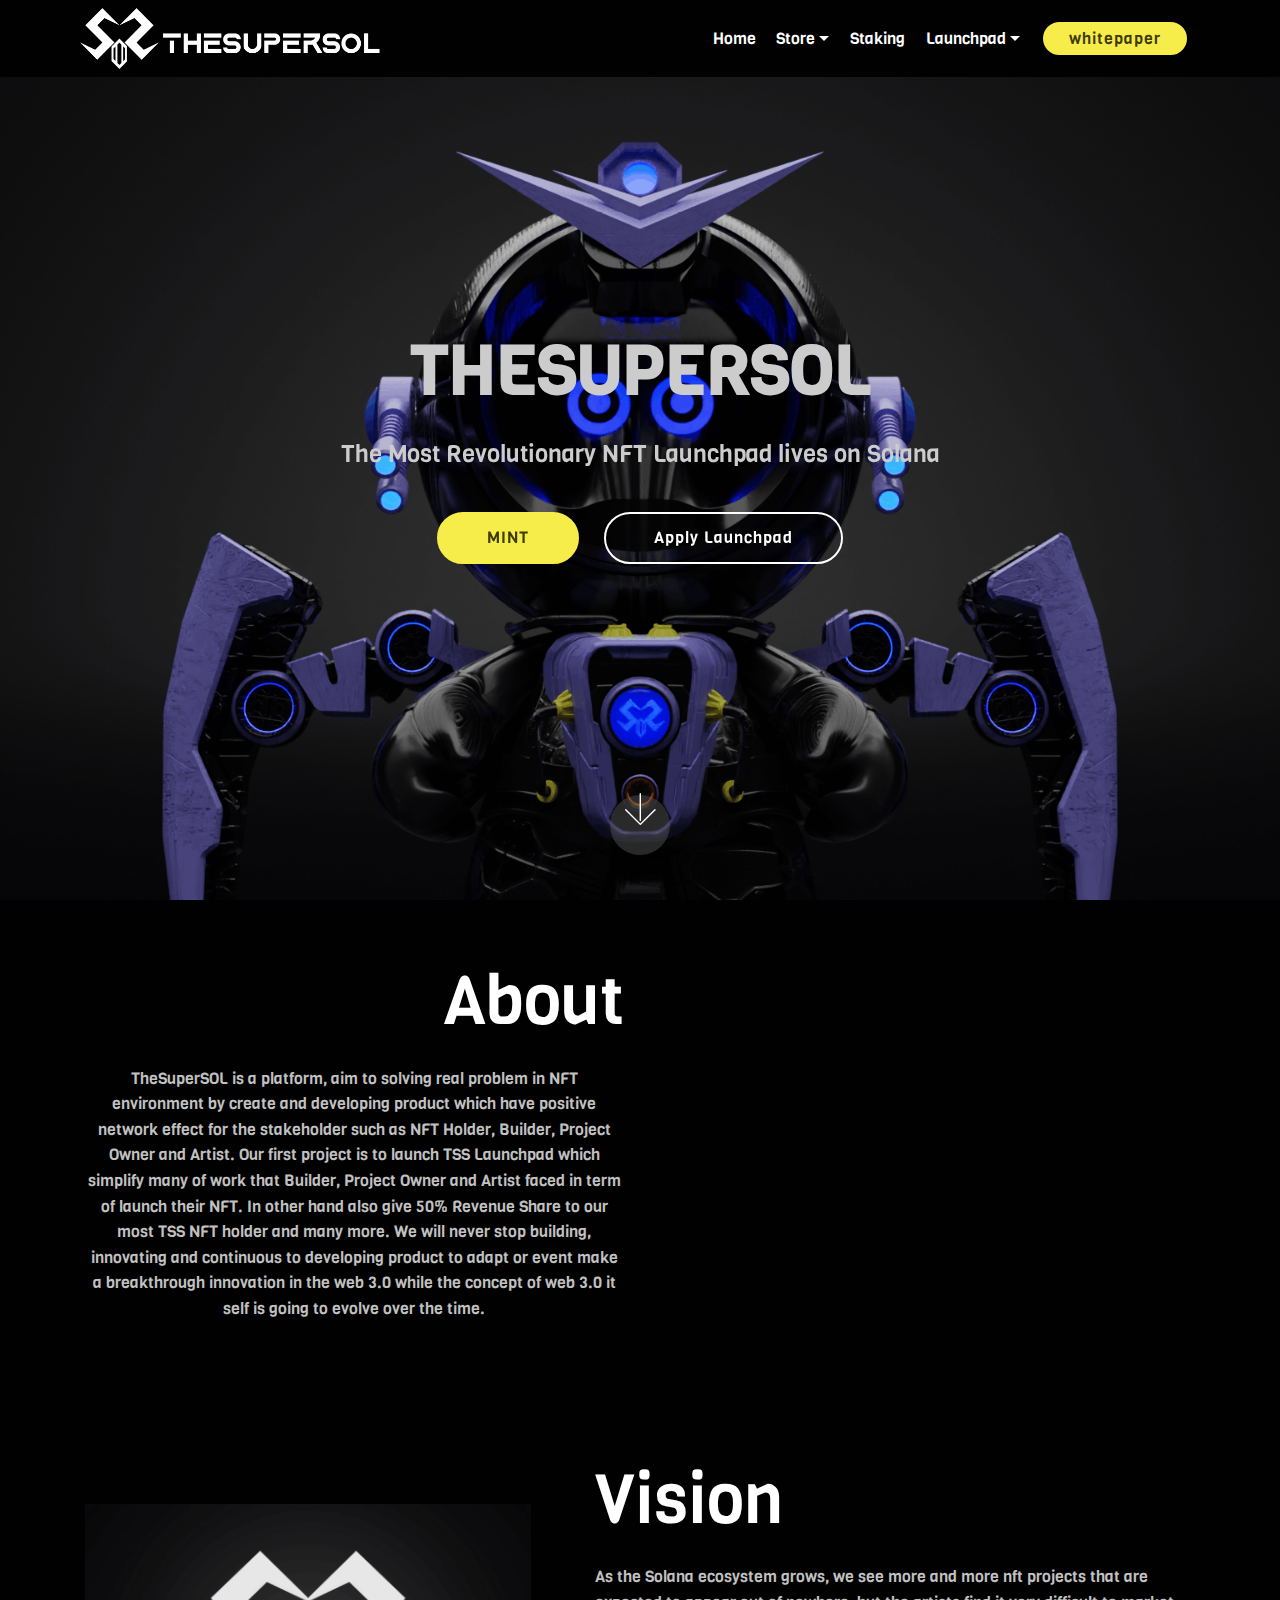
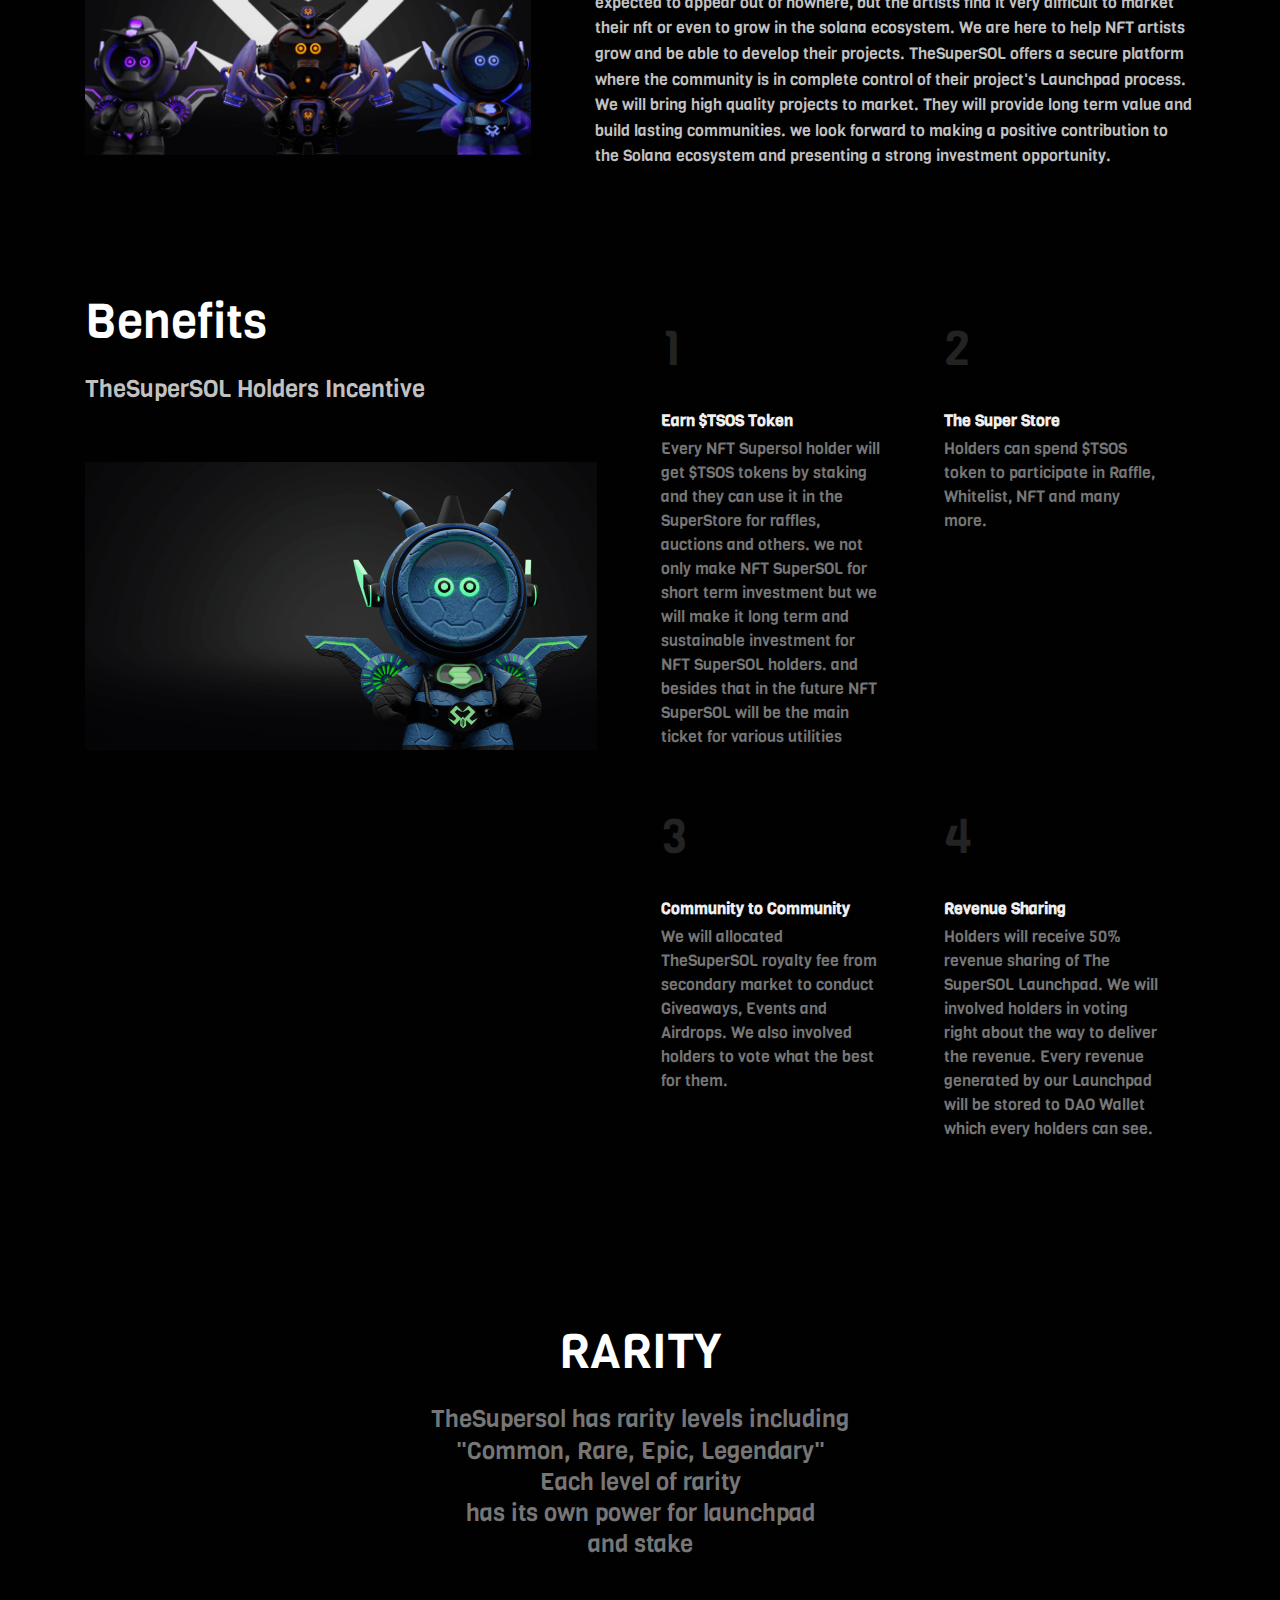
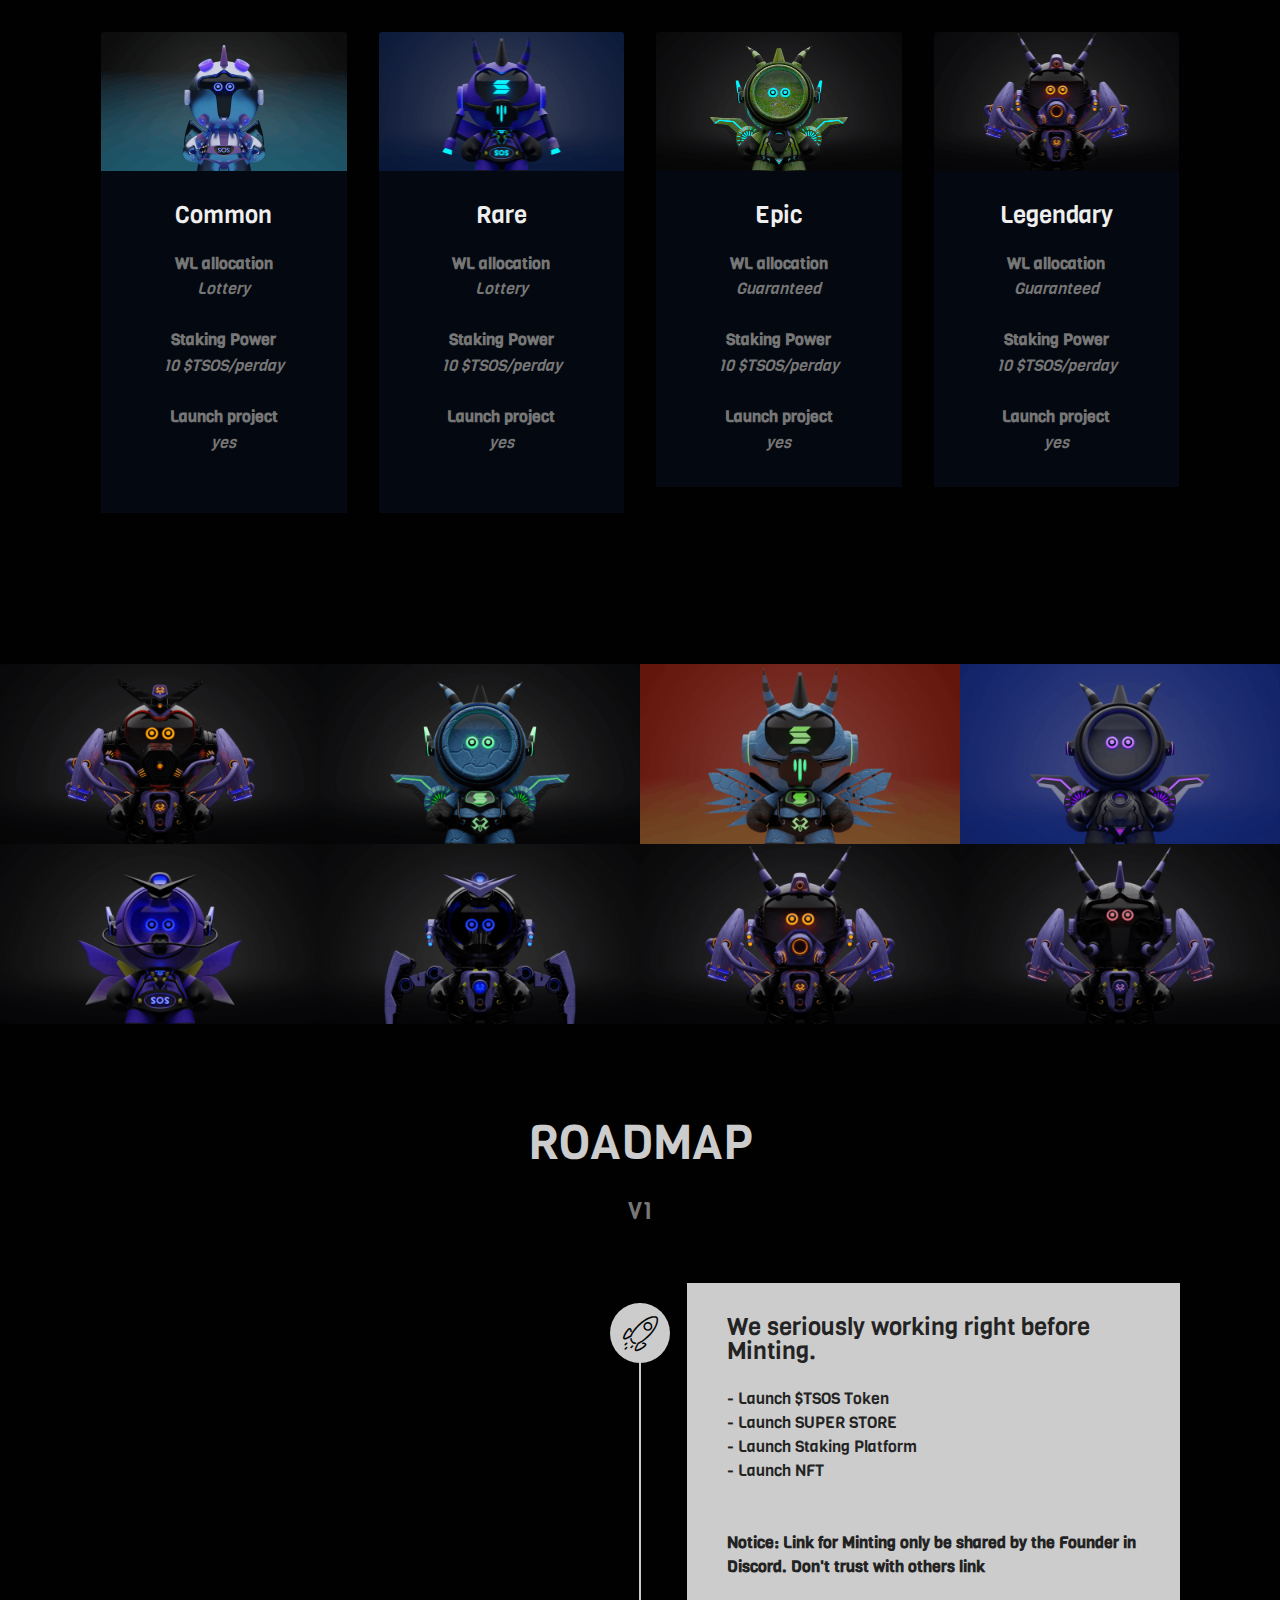
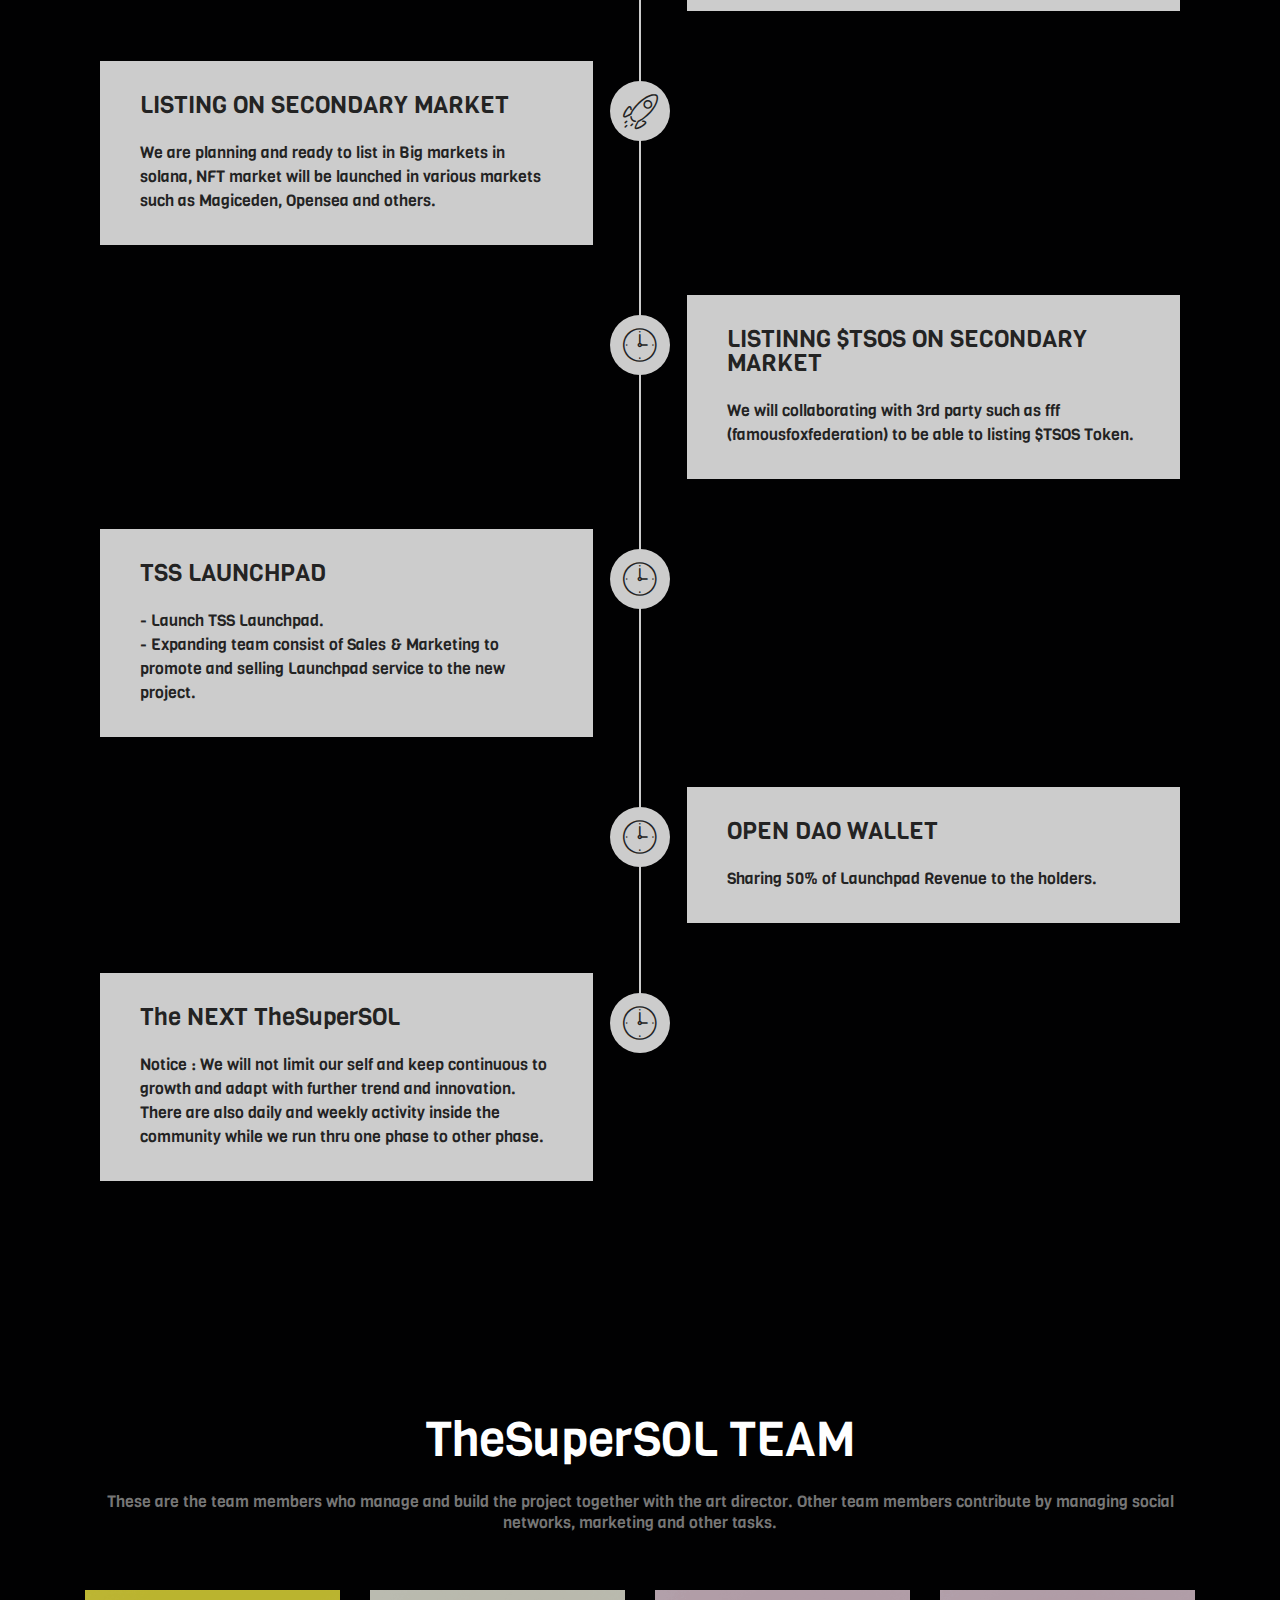
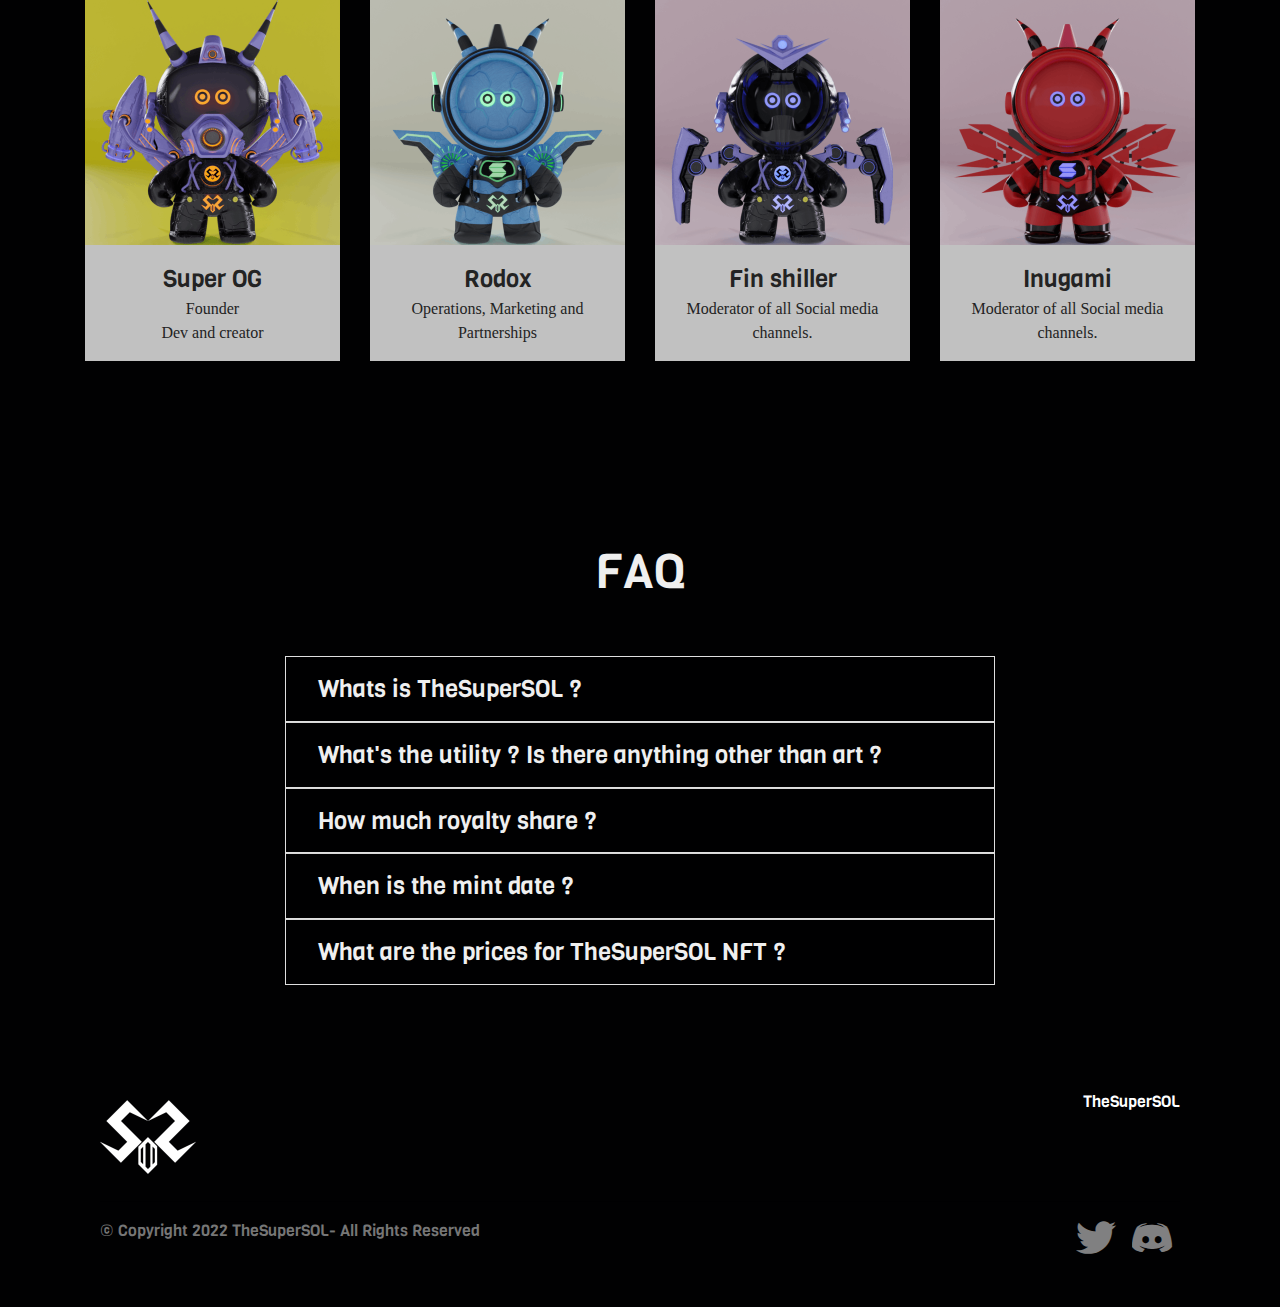
==== commit 69766689: "add mint" ====
--- a/index.html
+++ b/index.html
@@ -122,7 +122,7 @@
                     <p class="mbr-text pb-3 mbr-fonts-style display-5">The Most Revolutionary NFT Launchpad lives on
                         Solana</p>
                     <div class="mbr-section-btn"><a class="btn btn-md btn-secondary display-4"
-                            href="https://discord.com/invite/4xCJHDDrbs" target="_blank">JOIN WHITELIST</a>
+                            href="mint.thesupersol.net" target="_blank">MINT</a>
                         <a class="btn btn-md btn-white-outline display-4" href="#">Apply Launchpad</a>
                     </div>
                 </div>
